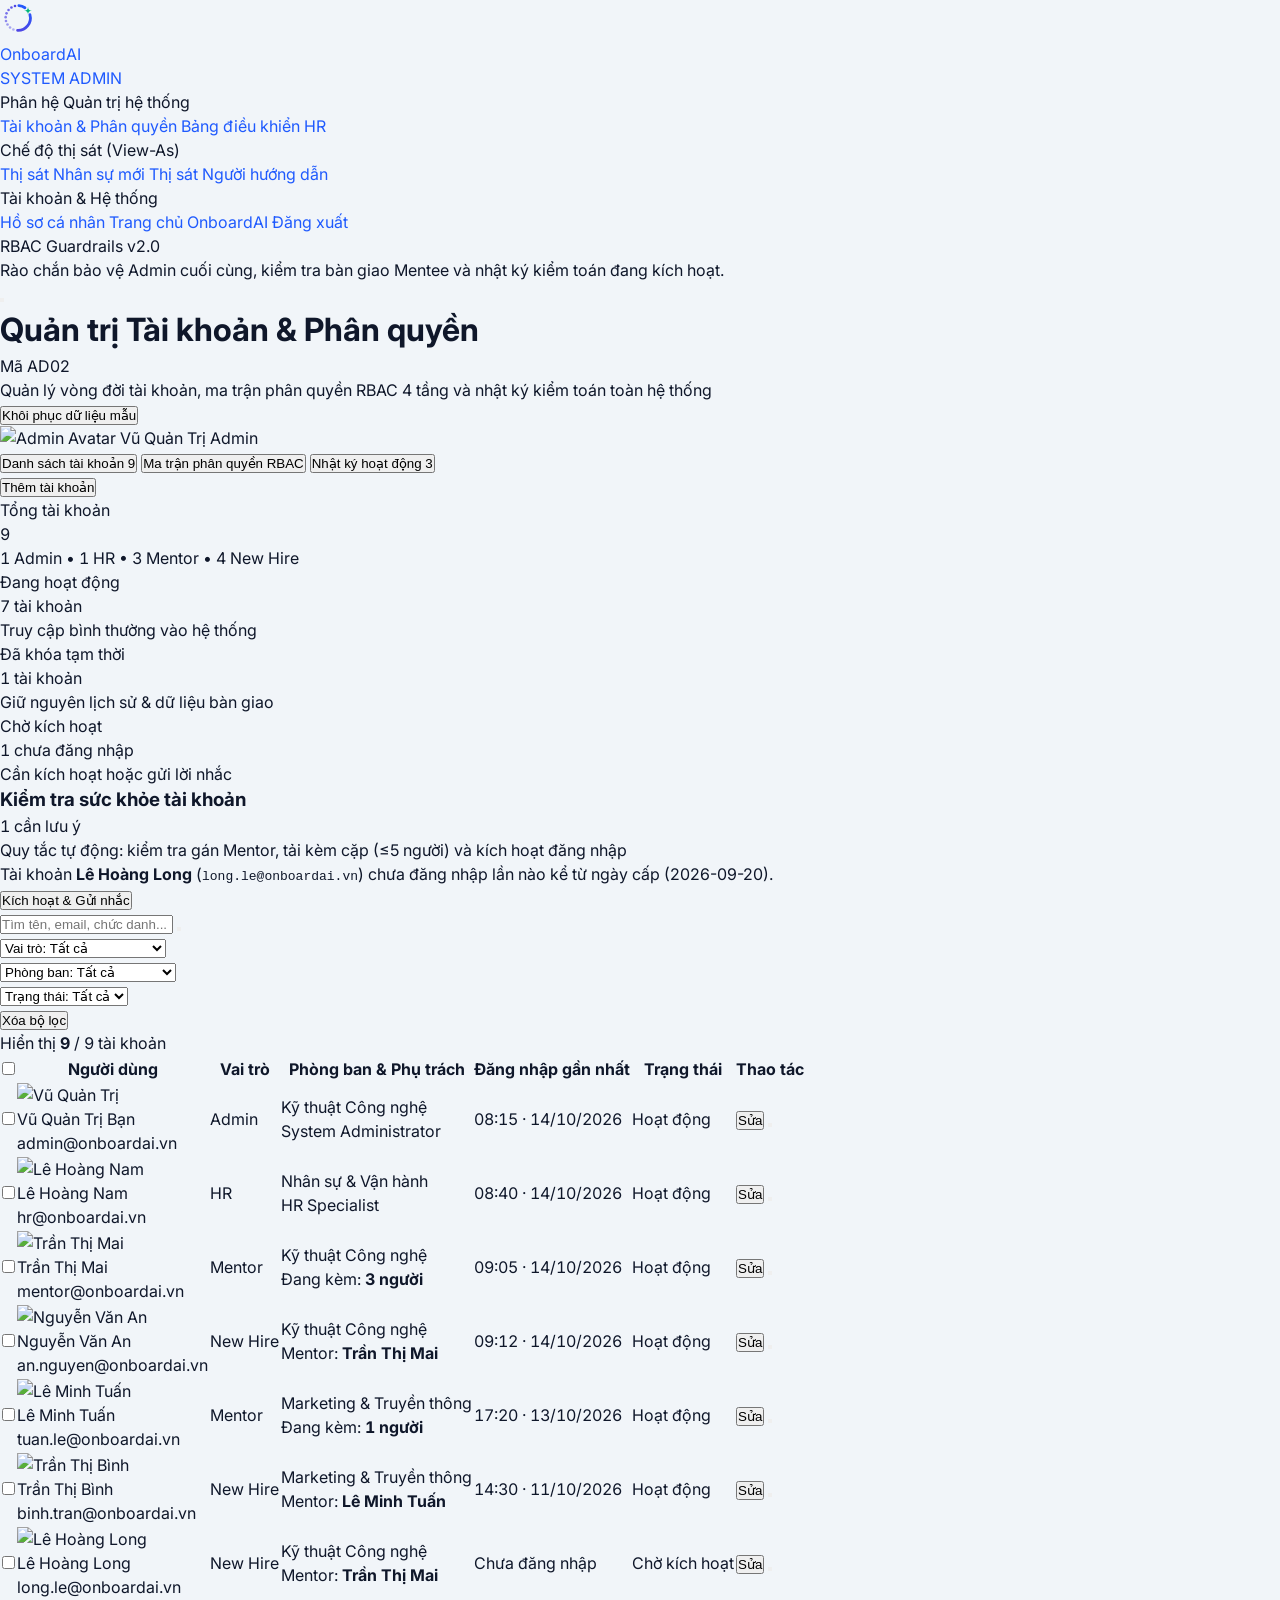
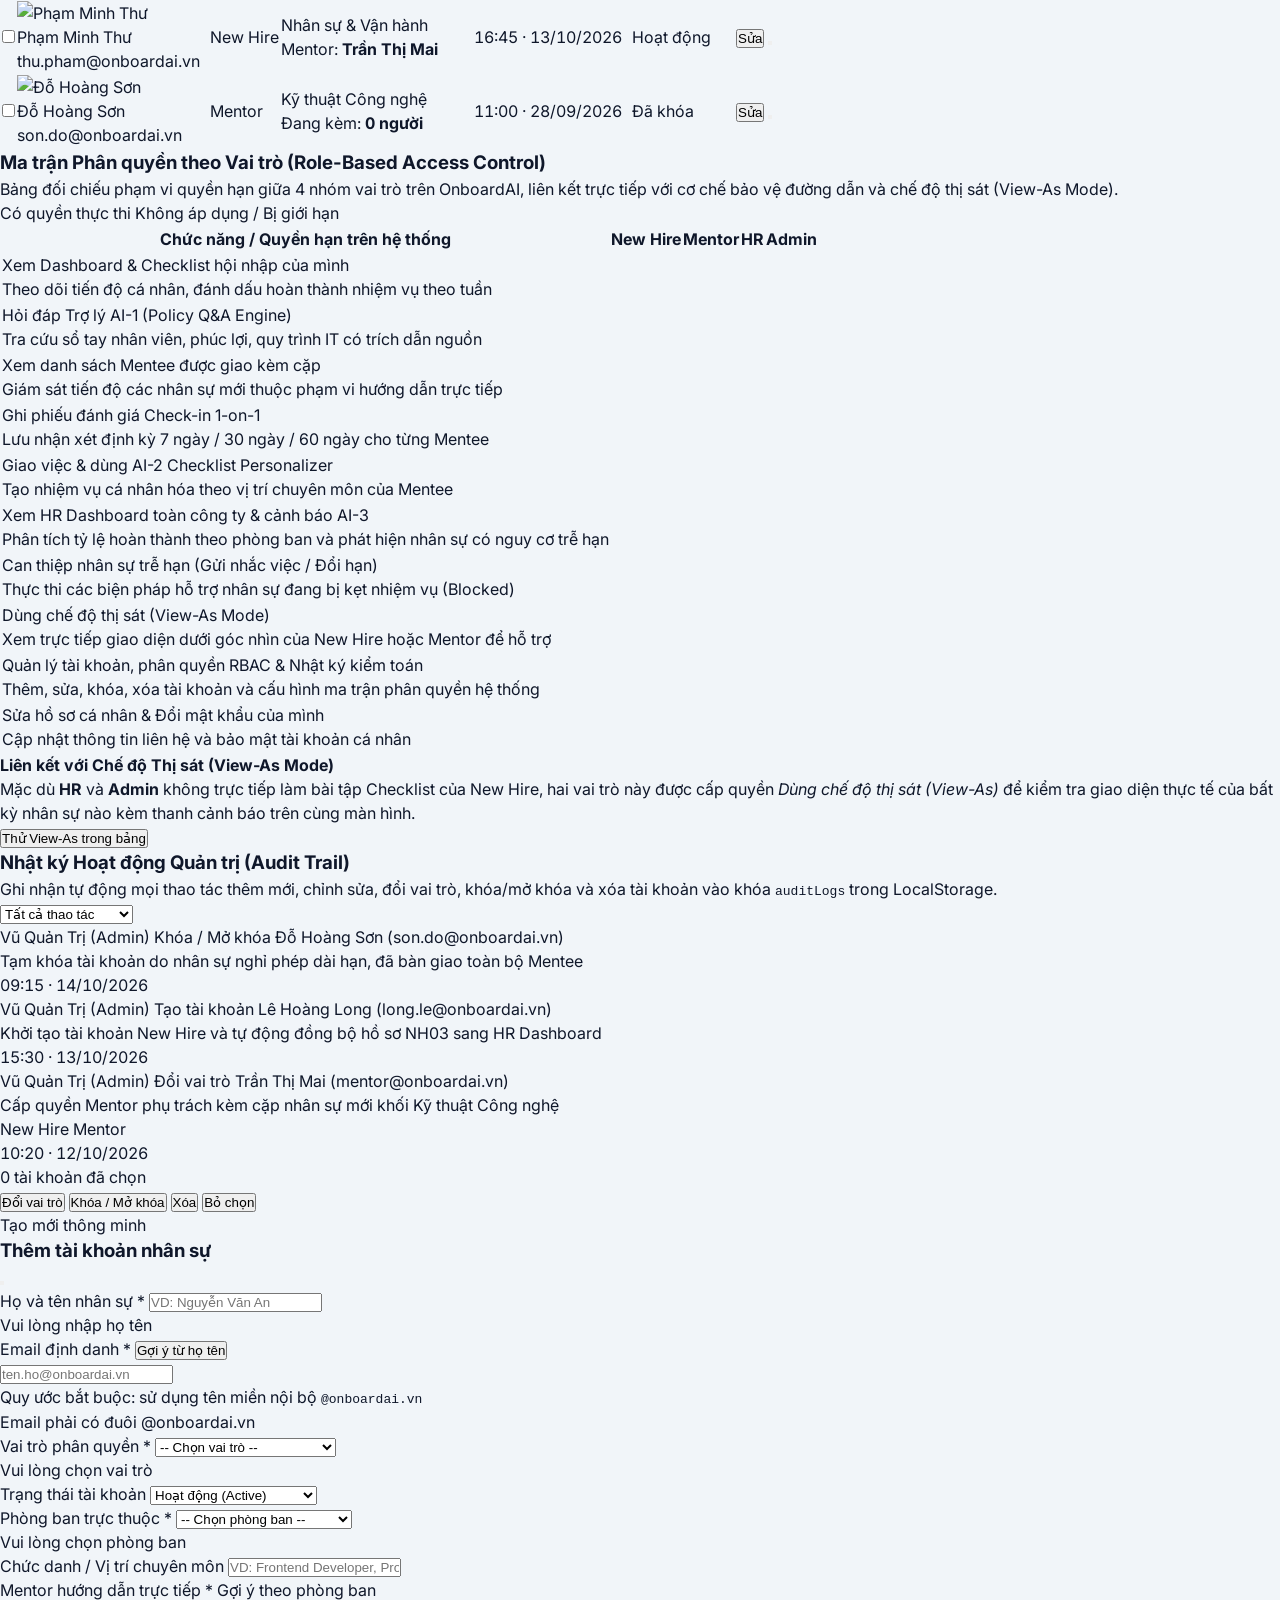
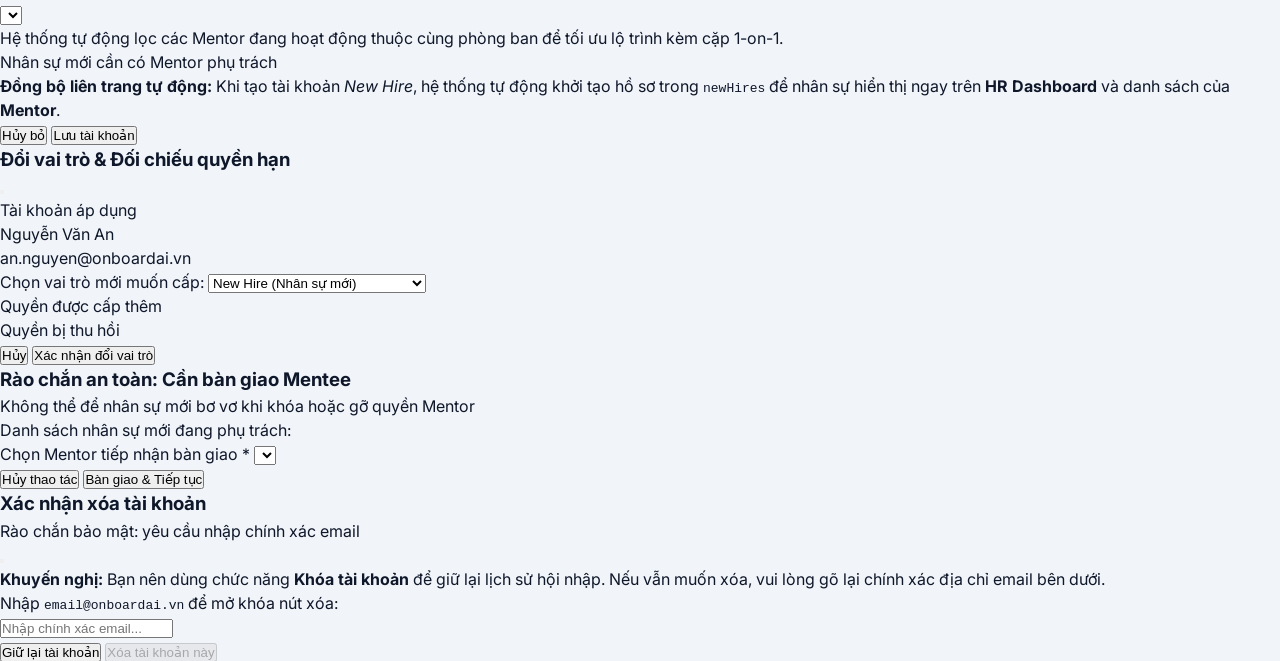
==== admin-user-management.html @ b3b8dc21 "feat(sv3): upgrade visual identity, Onbi mascot, milestone badges, motion & fix 10 UI bugs" ====
<!DOCTYPE html>
<html lang="vi" class="h-full">
<head>
  <meta charset="UTF-8">
  <meta name="viewport" content="width=device-width, initial-scale=1.0">
  <title>Quản trị Tài khoản & Phân quyền (AD02) | OnboardAI Enterprise</title>
  <link rel="icon" href="assets/images/brand/onboardai-mark-small.svg" type="image/svg+xml">

  <!-- Font Inter Google Fonts -->
  <link rel="preconnect" href="https://fonts.googleapis.com">
  <link rel="preconnect" href="https://fonts.gstatic.com" crossorigin>
  <link href="https://fonts.googleapis.com/css2?family=Inter:wght@400;500;600;700;800&display=swap" rel="stylesheet">

  <!-- CSS Design System with Onboard.io SaaS Tokens & Animations -->
  <link rel="stylesheet" href="css/style.css">

  <!-- Tailwind CSS CDN -->
  <script src="https://cdn.tailwindcss.com"></script>
  <script>
    tailwind.config = {
      theme: {
        extend: {
          fontFamily: { sans: ['Inter', 'sans-serif'] },
          colors: {
            brand: { 50: '#eff6ff', 100: '#dbeafe', 500: '#1F5AFE', 600: '#1F5AFE', 700: '#1748cc' },
            onboard: {
              bg: '#F1F5F9',
              surface: '#FFFFFF',
              border: '#E2E8F0',
              blue: '#1F5AFE',
              mint: '#00B67A'
            }
          }
        }
      }
    }
  </script>

  <!-- Lucide Vector Icons -->
  <script src="https://unpkg.com/lucide@latest"></script>

  <style>
    /* Hiệu ứng hiện so le khi tải trang (Mục 7) */
    @keyframes fadeInSlideUp {
      from { opacity: 0; transform: translateY(8px); }
      to { opacity: 1; transform: translateY(0); }
    }
    .stagger-row {
      animation: fadeInSlideUp 0.32s cubic-bezier(0.16, 1, 0.3, 1) both;
    }

    /* Hiệu ứng nhấp sáng vàng nhẹ rồi mờ dần cho dòng vừa thêm/sửa (Mục 3.2: ~1.2s) */
    @keyframes highlightFlash {
      0% { background-color: #FEF9C3; }
      35% { background-color: #FEF08A; }
      100% { background-color: transparent; }
    }
    .row-highlight-flash {
      animation: highlightFlash 1.2s ease-out forwards;
    }

    /* Hiệu ứng thu gọn + mờ dần khi xóa dòng (~250ms) */
    .row-collapsing {
      opacity: 0 !important;
      transform: translateX(16px) scale(0.98);
      transition: all 0.25s cubic-bezier(0.4, 0, 0.2, 1);
    }

    /* Hiệu ứng rung nhẹ (Shake) khi bấm lưu mà form còn lỗi */
    @keyframes formShake {
      0%, 100% { transform: translateX(0); }
      20%, 60% { transform: translateX(-6px); }
      40%, 80% { transform: translateX(6px); }
    }
    .animate-shake {
      animation: formShake 0.38s cubic-bezier(0.36, 0.07, 0.19, 0.97) both;
    }

    /* Hiệu ứng mờ dần khi chuyển 3 tab */
    .tab-panel {
      animation: fadeInSlideUp 0.24s ease-out;
    }

    /* Thanh đếm ngược 5 giây cho thông báo Hoàn tác */
    @keyframes undoCountdown {
      from { width: 100%; }
      to { width: 0%; }
    }
    .undo-progress-bar {
      animation: undoCountdown 5s linear forwards;
    }

    @media (prefers-reduced-motion: reduce) {
      .stagger-row, .row-highlight-flash, .animate-shake, .tab-panel {
        animation: none !important;
      }
      .row-collapsing {
        transition: none !important;
      }
    }
  </style>
</head>
<body class="bg-[#F1F5F9] text-[#1E293B] font-sans antialiased h-full flex flex-col">
  <!-- Toast thông báo nổi -->
  <div id="toast-container" class="fixed top-5 right-5 z-50 flex flex-col gap-2.5 pointer-events-none max-w-md w-full px-4 sm:px-0"></div>

  <div class="flex h-full min-h-screen">
    <!-- ================= 1. SIDEBAR ĐIỀU HƯỚNG DÙNG CHUNG ================= -->
    <aside id="appSidebar" class="w-64 bg-white border-r border-[#E2E8F0] flex flex-col shrink-0 fixed inset-y-0 left-0 z-40 md:static transition-transform duration-300 -translate-x-full md:translate-x-0">
      <!-- Logo Header -->
      <div class="h-16 flex items-center px-6 border-b border-slate-100">
        <a href="index.html" class="flex items-center gap-2.5">
          <img src="assets/images/brand/onboardai-mark.svg" width="36" height="36" alt="">
          <div>
            <div class="text-[17px] font-extrabold tracking-tight leading-tight text-slate-900">Onboard<span class="text-[#1F5AFE]">AI</span></div>
            <div class="text-[10px] font-bold tracking-[.12em] text-violet-600">SYSTEM ADMIN</div>
          </div>
        </a>
      </div>

      <!-- Navigation Links -->
      <nav class="flex-1 px-3 py-4 space-y-1 overflow-y-auto">
        <div class="px-3 pb-2 text-[11px] font-semibold uppercase tracking-wider text-slate-500">
          Phân hệ Quản trị hệ thống
        </div>
        <a href="admin-user-management.html" class="flex items-center gap-3 px-3.5 py-2.5 rounded-xl text-sm font-semibold bg-violet-50 text-violet-700 border border-violet-200/70 transition-colors">
          <i data-lucide="users-round" class="w-4 h-4 text-violet-600"></i>
          <span>Tài khoản & Phân quyền</span>
        </a>
        <a href="hr-dashboard.html" onclick="startImpersonation('hr-dashboard.html', 'Lê Hoàng Nam (HR Specialist)')" class="flex items-center gap-3 px-3.5 py-2.5 rounded-xl text-sm font-medium text-slate-600 hover:bg-slate-50 hover:text-slate-900 transition-colors">
          <i data-lucide="pie-chart" class="w-4 h-4 text-amber-600"></i>
          <span>Bảng điều khiển HR</span>
        </a>

        <div class="pt-4 px-3 pb-2 text-[11px] font-semibold uppercase tracking-wider text-slate-500">
          Chế độ thị sát (View-As)
        </div>
        <a href="newhire-onboarding-dashboard.html" onclick="startImpersonation('newhire-onboarding-dashboard.html', 'Nguyễn Văn An (New Hire)')" class="flex items-center gap-3 px-3.5 py-2.5 rounded-xl text-sm font-medium text-slate-600 hover:bg-slate-50 hover:text-slate-900 transition-colors">
          <i data-lucide="user-check" class="w-4 h-4 text-blue-600"></i>
          <span>Thị sát Nhân sự mới</span>
        </a>
        <a href="mentor-mentee-list.html" onclick="startImpersonation('mentor-mentee-list.html', 'Trần Thị Mai (Mentor)')" class="flex items-center gap-3 px-3.5 py-2.5 rounded-xl text-sm font-medium text-slate-600 hover:bg-slate-50 hover:text-slate-900 transition-colors">
          <i data-lucide="award" class="w-4 h-4 text-indigo-600"></i>
          <span>Thị sát Người hướng dẫn</span>
        </a>

        <div class="pt-5 px-3 pb-2 text-[11px] font-semibold uppercase tracking-wider text-slate-500">
          Tài khoản & Hệ thống
        </div>
        <a href="profile.html" class="flex items-center gap-3 px-3.5 py-2.5 rounded-xl text-sm font-medium text-slate-600 hover:bg-slate-50 hover:text-slate-900 transition-colors">
          <i data-lucide="user-cog" class="w-4 h-4 text-slate-500"></i>
          <span>Hồ sơ cá nhân</span>
        </a>
        <a href="index.html" class="flex items-center gap-3 px-3.5 py-2.5 rounded-xl text-sm font-medium text-slate-600 hover:bg-slate-50 hover:text-slate-900 transition-colors">
          <i data-lucide="home" class="w-4 h-4 text-slate-500"></i>
          <span>Trang chủ OnboardAI</span>
        </a>
        <a href="login.html" onclick="logout()" class="flex items-center gap-3 px-3.5 py-2.5 rounded-xl text-sm font-medium text-rose-600 hover:bg-rose-50 transition-colors">
          <i data-lucide="log-out" class="w-4 h-4"></i>
          <span>Đăng xuất</span>
        </a>
      </nav>

      <!-- Security Status Box -->
      <div class="p-3.5 m-3 rounded-2xl bg-gradient-to-br from-violet-50 to-indigo-50/70 border border-violet-200/80">
        <div class="flex items-center gap-2 mb-1.5">
          <span class="relative flex h-2 w-2">
            <span class="animate-ping absolute inline-flex h-full w-full rounded-full bg-violet-400 opacity-75"></span>
            <span class="relative inline-flex rounded-full h-2 w-2 bg-violet-600"></span>
          </span>
          <span class="text-xs font-bold text-violet-950">RBAC Guardrails v2.0</span>
        </div>
        <p class="text-xs text-violet-800 leading-relaxed">Rào chắn bảo vệ Admin cuối cùng, kiểm tra bàn giao Mentee và nhật ký kiểm toán đang kích hoạt.</p>
      </div>
    </aside>

    <!-- Overlay cho Mobile khi mở Sidebar -->
    <div id="sidebarOverlay" onclick="toggleMobileSidebar()" class="fixed inset-0 bg-slate-900/20 backdrop-blur-xs z-30 hidden md:hidden"></div>

    <!-- ================= 2. MAIN CONTENT ================= -->
    <div class="flex-1 flex flex-col min-w-0 overflow-y-auto">
      <!-- Topbar Header (Giữ tiêu đề trang duy nhất tại đây theo Mục 4 - Lỗi #9) -->
      <header class="h-16 bg-white border-b border-[#E2E8F0] px-4 md:px-8 flex items-center justify-between shrink-0 sticky top-0 z-20">
        <div class="flex items-center gap-3">
          <button onclick="toggleMobileSidebar()" class="p-2 -ml-2 text-slate-500 hover:text-slate-700 md:hidden rounded-lg hover:bg-slate-100">
            <i data-lucide="menu" class="w-5 h-5"></i>
          </button>
          <div>
            <div class="flex items-center gap-2">
              <h1 class="text-base font-bold text-slate-900">Quản trị Tài khoản & Phân quyền</h1>
              <span class="text-[11px] font-semibold px-2 py-0.5 rounded-full bg-violet-50 text-violet-700 ring-1 ring-inset ring-violet-600/20">Mã AD02</span>
            </div>
            <p class="text-xs text-slate-500 hidden sm:block">Quản lý vòng đời tài khoản, ma trận phân quyền RBAC 4 tầng và nhật ký kiểm toán toàn hệ thống</p>
          </div>
        </div>

        <div class="flex items-center gap-2.5">
          <button onclick="resetDemoDatabase()" title="Khôi phục dữ liệu mẫu ban đầu" class="hidden sm:inline-flex items-center gap-1.5 px-3 py-1.5 rounded-xl bg-slate-50 hover:bg-slate-100 border border-[#E2E8F0] text-xs font-semibold text-slate-700 transition">
            <i data-lucide="rotate-ccw" class="w-3.5 h-3.5 text-slate-500"></i>
            <span>Khôi phục dữ liệu mẫu</span>
          </button>
          <div class="flex items-center gap-2 px-3 py-1.5 rounded-xl bg-slate-50 border border-[#E2E8F0]">
            <img src="https://api.dicebear.com/7.x/avataaars/svg?seed=Admin" alt="Admin Avatar" class="w-6 h-6 rounded-full bg-white border border-slate-200">
            <span class="text-xs font-semibold text-slate-800 hidden sm:inline">Vũ Quản Trị</span>
            <span class="text-[10px] font-bold px-1.5 py-0.5 rounded-md bg-violet-50 text-violet-700 ring-1 ring-inset ring-violet-600/20">Admin</span>
          </div>
        </div>
      </header>

      <!-- Main Body -->
      <main class="flex-1 p-4 md:p-8 max-w-7xl w-full mx-auto space-y-6 pb-24">

        <!-- ================= THANH ĐIỀU HƯỚNG 3 TAB & NÚT THÊM TÀI KHOẢN (ĐÃ BỎ TIÊU ĐỀ TRÙNG LẶP LỖI #9) ================= -->
        <div class="bg-white rounded-2xl border border-[#E2E8F0] p-3.5 sm:px-5 sm:py-3.5 shadow-2xs flex flex-col sm:flex-row sm:items-center justify-between gap-3">
          <!-- 3 Tabs Navigation -->
          <div class="flex flex-wrap items-center gap-2" role="tablist">
            <button id="tabBtn-users" onclick="switchTab('users')" class="inline-flex items-center gap-2 px-4 py-2 rounded-xl text-xs font-bold transition bg-slate-900 text-white shadow-2xs">
              <i data-lucide="users" class="w-4 h-4"></i>
              <span>Danh sách tài khoản</span>
              <span id="tabCountUsers" class="px-1.5 py-0.5 rounded-md text-[11px] bg-white/20 text-white tabular-nums">9</span>
            </button>
            <button id="tabBtn-matrix" onclick="switchTab('matrix')" class="inline-flex items-center gap-2 px-4 py-2 rounded-xl text-xs font-semibold transition text-slate-600 hover:bg-slate-100 hover:text-slate-900">
              <i data-lucide="shield" class="w-4 h-4"></i>
              <span>Ma trận phân quyền</span>
              <span class="px-1.5 py-0.5 rounded-md text-[10px] bg-violet-50 text-violet-700 font-bold ring-1 ring-inset ring-violet-600/20">RBAC</span>
            </button>
            <button id="tabBtn-logs" onclick="switchTab('logs')" class="inline-flex items-center gap-2 px-4 py-2 rounded-xl text-xs font-semibold transition text-slate-600 hover:bg-slate-100 hover:text-slate-900">
              <i data-lucide="history" class="w-4 h-4"></i>
              <span>Nhật ký hoạt động</span>
              <span id="tabCountLogs" class="px-1.5 py-0.5 rounded-md text-[11px] bg-slate-100 text-slate-700 tabular-nums">3</span>
            </button>
          </div>

          <div class="flex items-center gap-2.5 shrink-0">
            <button onclick="openUserDrawer('create')" class="w-full sm:w-auto inline-flex items-center justify-center gap-2 px-4 py-2.5 rounded-xl bg-[#1F5AFE] hover:bg-blue-700 text-white text-xs font-bold shadow-xs transition active:scale-95">
              <i data-lucide="user-plus" class="w-4 h-4"></i>
              <span>Thêm tài khoản</span>
            </button>
          </div>
        </div>

        <!-- ================= TAB 1: DANH SÁCH TÀI KHOẢN ================= -->
        <section id="tabPanel-users" class="tab-panel space-y-5">

          <!-- 4 Thẻ KPI Nhỏ (Mục 3) -->
          <div class="grid grid-cols-1 sm:grid-cols-2 lg:grid-cols-4 gap-4">
            <!-- Thẻ 1: Tổng tài khoản & Theo vai trò -->
            <div class="bg-white rounded-2xl border border-[#E2E8F0] p-4 shadow-2xs">
              <div class="flex items-center justify-between mb-2">
                <span class="text-xs font-semibold text-slate-600">Tổng tài khoản</span>
                <div class="w-8 h-8 rounded-xl bg-blue-50 text-[#1F5AFE] flex items-center justify-center">
                  <i data-lucide="users" class="w-4 h-4"></i>
                </div>
              </div>
              <div id="kpiTotalUsers" class="text-2xl font-extrabold text-slate-900 tabular-nums">9</div>
              <div id="kpiRoleBreakdown" class="mt-2 text-[11px] text-slate-600 font-medium tabular-nums truncate">
                1 Admin &bull; 1 HR &bull; 3 Mentor &bull; 4 New Hire
              </div>
            </div>

            <!-- Thẻ 2: Đang hoạt động -->
            <div class="bg-white rounded-2xl border border-[#E2E8F0] p-4 shadow-2xs">
              <div class="flex items-center justify-between mb-2">
                <span class="text-xs font-semibold text-slate-600">Đang hoạt động</span>
                <div class="w-8 h-8 rounded-xl bg-emerald-50 text-emerald-600 flex items-center justify-center">
                  <i data-lucide="check-circle-2" class="w-4 h-4"></i>
                </div>
              </div>
              <div class="flex items-baseline gap-2">
                <span id="kpiActiveUsers" class="text-2xl font-extrabold text-emerald-700 tabular-nums">7</span>
                <span class="text-xs font-semibold text-emerald-600">tài khoản</span>
              </div>
              <div class="mt-2 text-[11px] text-slate-600 flex items-center gap-1.5">
                <span class="w-2 h-2 rounded-full bg-emerald-500"></span>
                <span>Truy cập bình thường vào hệ thống</span>
              </div>
            </div>

            <!-- Thẻ 3: Đã khóa -->
            <div class="bg-white rounded-2xl border border-[#E2E8F0] p-4 shadow-2xs">
              <div class="flex items-center justify-between mb-2">
                <span class="text-xs font-semibold text-slate-600">Đã khóa tạm thời</span>
                <div class="w-8 h-8 rounded-xl bg-rose-50 text-rose-600 flex items-center justify-center">
                  <i data-lucide="lock" class="w-4 h-4"></i>
                </div>
              </div>
              <div class="flex items-baseline gap-2">
                <span id="kpiLockedUsers" class="text-2xl font-extrabold text-rose-700 tabular-nums">1</span>
                <span class="text-xs font-semibold text-rose-600">tài khoản</span>
              </div>
              <div class="mt-2 text-[11px] text-slate-600 flex items-center gap-1.5">
                <span class="w-2 h-2 rounded-full bg-rose-500"></span>
                <span>Giữ nguyên lịch sử & dữ liệu bàn giao</span>
              </div>
            </div>

            <!-- Thẻ 4: Chờ kích hoạt -->
            <div class="bg-white rounded-2xl border border-[#E2E8F0] p-4 shadow-2xs">
              <div class="flex items-center justify-between mb-2">
                <span class="text-xs font-semibold text-slate-600">Chờ kích hoạt</span>
                <div class="w-8 h-8 rounded-xl bg-slate-100 text-slate-600 flex items-center justify-center">
                  <i data-lucide="clock" class="w-4 h-4"></i>
                </div>
              </div>
              <div class="flex items-baseline gap-2">
                <span id="kpiPendingUsers" class="text-2xl font-extrabold text-slate-800 tabular-nums">1</span>
                <span class="text-xs font-semibold text-slate-500">chưa đăng nhập</span>
              </div>
              <div class="mt-2 text-[11px] text-slate-600 flex items-center gap-1.5">
                <span class="w-2 h-2 rounded-full border-2 border-slate-400"></span>
                <span>Cần kích hoạt hoặc gửi lời nhắc</span>
              </div>
            </div>
          </div>

          <!-- Ô Kiểm tra sức khỏe tài khoản (Mục 5.6 - Quy tắc kiểm tra tự động) -->
          <div id="healthCheckContainer" class="bg-white rounded-2xl border border-[#E2E8F0] p-4 shadow-2xs">
            <!-- Nội dung được render tự động bằng JS -->
          </div>

          <!-- Thanh công cụ 1 hàng kiểu shadcn/ui (Mục 2.1 & 3) -->
          <div class="bg-white rounded-2xl border border-[#E2E8F0] p-3.5 shadow-2xs">
            <div class="flex flex-col lg:flex-row items-stretch lg:items-center justify-between gap-3">
              <!-- Cụm Tìm kiếm + 3 Bộ lọc -->
              <div class="flex flex-col sm:flex-row flex-wrap items-stretch sm:items-center gap-2.5 flex-1">
                <!-- Ô tìm kiếm real-time -->
                <div class="relative flex-1 min-w-[220px]">
                  <i data-lucide="search" class="w-4 h-4 text-slate-400 absolute left-3.5 top-1/2 -translate-y-1/2 pointer-events-none"></i>
                  <input
                    id="searchInput"
                    type="text"
                    placeholder="Tìm tên, email, chức danh..."
                    oninput="handleFilterChange()"
                    class="w-full pl-9 pr-8 py-2 rounded-xl border border-[#E2E8F0] bg-[#F8FAFC] focus:bg-white text-xs text-slate-900 placeholder:text-slate-400 focus:outline-none focus:ring-2 focus:ring-[#1F5AFE]/20 focus:border-[#1F5AFE] transition"
                  >
                  <button id="clearSearchBtn" onclick="clearSearchInput()" class="hidden absolute right-2.5 top-1/2 -translate-y-1/2 text-slate-400 hover:text-slate-600 p-0.5">
                    <i data-lucide="x" class="w-3.5 h-3.5"></i>
                  </button>
                </div>

                <!-- Bộ lọc 1: Vai trò -->
                <div class="relative">
                  <select id="filterRole" onchange="handleFilterChange()" class="w-full sm:w-auto appearance-none pl-3 pr-8 py-2 rounded-xl border border-[#E2E8F0] bg-white hover:bg-slate-50 text-xs font-semibold text-slate-700 focus:outline-none focus:ring-2 focus:ring-[#1F5AFE]/20 focus:border-[#1F5AFE] transition cursor-pointer">
                    <option value="all">Vai trò: Tất cả</option>
                    <option value="admin">Admin (Quản trị viên)</option>
                    <option value="hr">HR Specialist</option>
                    <option value="mentor">Mentor (Hướng dẫn)</option>
                    <option value="newhire">New Hire (Nhân sự mới)</option>
                  </select>
                  <i data-lucide="chevron-down" class="w-3.5 h-3.5 text-slate-400 absolute right-2.5 top-1/2 -translate-y-1/2 pointer-events-none"></i>
                </div>

                <!-- Bộ lọc 2: Phòng ban -->
                <div class="relative">
                  <select id="filterDept" onchange="handleFilterChange()" class="w-full sm:w-auto appearance-none pl-3 pr-8 py-2 rounded-xl border border-[#E2E8F0] bg-white hover:bg-slate-50 text-xs font-semibold text-slate-700 focus:outline-none focus:ring-2 focus:ring-[#1F5AFE]/20 focus:border-[#1F5AFE] transition cursor-pointer">
                    <option value="all">Phòng ban: Tất cả</option>
                    <option value="DEP01">Kỹ thuật Công nghệ</option>
                    <option value="DEP02">Marketing & Truyền thông</option>
                    <option value="DEP03">Nhân sự & Vận hành</option>
                  </select>
                  <i data-lucide="chevron-down" class="w-3.5 h-3.5 text-slate-400 absolute right-2.5 top-1/2 -translate-y-1/2 pointer-events-none"></i>
                </div>

                <!-- Bộ lọc 3: Trạng thái -->
                <div class="relative">
                  <select id="filterStatus" onchange="handleFilterChange()" class="w-full sm:w-auto appearance-none pl-3 pr-8 py-2 rounded-xl border border-[#E2E8F0] bg-white hover:bg-slate-50 text-xs font-semibold text-slate-700 focus:outline-none focus:ring-2 focus:ring-[#1F5AFE]/20 focus:border-[#1F5AFE] transition cursor-pointer">
                    <option value="all">Trạng thái: Tất cả</option>
                    <option value="active">Đang hoạt động</option>
                    <option value="locked">Đã khóa</option>
                    <option value="pending">Chờ kích hoạt</option>
                  </select>
                  <i data-lucide="chevron-down" class="w-3.5 h-3.5 text-slate-400 absolute right-2.5 top-1/2 -translate-y-1/2 pointer-events-none"></i>
                </div>

                <!-- Nút Xóa bộ lọc -->
                <button id="resetFiltersBtn" onclick="resetAllFilters()" class="inline-flex items-center justify-center gap-1.5 px-3 py-2 rounded-xl text-xs font-semibold text-slate-600 hover:text-slate-900 hover:bg-slate-100 transition">
                  <i data-lucide="filter-x" class="w-3.5 h-3.5"></i>
                  <span>Xóa bộ lọc</span>
                </button>
              </div>

              <!-- Thống kê dòng hiển thị -->
              <div class="text-xs text-slate-500 font-medium shrink-0 flex items-center justify-end gap-1.5 border-t lg:border-t-0 pt-2 lg:pt-0 border-slate-100">
                <span>Hiển thị</span>
                <strong id="visibleRowCount" class="text-slate-900 tabular-nums">9</strong>
                <span>/</span>
                <span id="totalRowCount" class="tabular-nums">9</span>
                <span>tài khoản</span>
              </div>
            </div>
          </div>

          <!-- Bảng Danh sách Tài khoản (Kiểu Tailwind Plus: 1 khung viền duy nhất, divide-y divide-slate-200) -->
          <div class="bg-white rounded-2xl border border-[#E2E8F0] shadow-2xs overflow-hidden">
            <div class="overflow-x-auto min-h-[320px]">
              <table class="w-full text-left border-collapse">
                <thead>
                  <tr class="bg-[#F8FAFC] border-b border-slate-200 text-[11px] font-bold uppercase tracking-wider text-slate-500">
                    <th class="py-3.5 pl-5 pr-2 w-10">
                      <input
                        id="selectAllCheckbox"
                        type="checkbox"
                        onchange="toggleSelectAll(this.checked)"
                        class="w-4 h-4 rounded border-slate-300 text-[#1F5AFE] focus:ring-[#1F5AFE] cursor-pointer"
                        title="Chọn tất cả tài khoản"
                      >
                    </th>
                    <th class="py-3.5 px-4">Người dùng</th>
                    <th class="py-3.5 px-4">Vai trò</th>
                    <th class="py-3.5 px-4">Phòng ban & Phụ trách</th>
                    <th class="py-3.5 px-4 hidden md:table-cell">Đăng nhập gần nhất</th>
                    <th class="py-3.5 px-4">Trạng thái</th>
                    <th class="py-3.5 pl-4 pr-5 text-right">Thao tác</th>
                  </tr>
                </thead>
                <tbody id="userTableBody" class="divide-y divide-slate-200 text-xs">
                  <!-- Render bằng JavaScript -->
                </tbody>
              </table>

              <!-- Trạng thái Không tìm thấy kết quả lọc / Bảng trống (Mục 4.3) -->
              <div id="tableEmptyState" class="hidden py-14 px-4 text-center">
                <!-- Render bằng JavaScript -->
              </div>
            </div>
          </div>
        </section>

        <!-- ================= TAB 2: MA TRẬN PHÂN QUYỀN (RBAC MATRIX - MỤC 5.1) ================= -->
        <section id="tabPanel-matrix" class="tab-panel hidden space-y-5">
          <div class="bg-white rounded-2xl border border-[#E2E8F0] p-5 sm:p-6 shadow-2xs">
            <div class="flex flex-col md:flex-row md:items-center justify-between gap-4 pb-5 border-b border-slate-200">
              <div>
                <h3 class="text-base font-extrabold text-slate-900 flex items-center gap-2">
                  <i data-lucide="shield-check" class="w-5 h-5 text-violet-600"></i>
                  <span>Ma trận Phân quyền theo Vai trò (Role-Based Access Control)</span>
                </h3>
                <p class="text-xs text-slate-600 mt-1">
                  Bảng đối chiếu phạm vi quyền hạn giữa 4 nhóm vai trò trên OnboardAI, liên kết trực tiếp với cơ chế bảo vệ đường dẫn và chế độ thị sát (View-As Mode).
                </p>
              </div>
              <div class="flex flex-wrap items-center gap-3 text-xs">
                <span class="inline-flex items-center gap-1.5 px-2.5 py-1 rounded-lg bg-emerald-50 text-emerald-700 font-semibold border border-emerald-200/60">
                  <i data-lucide="check" class="w-3.5 h-3.5"></i> Có quyền thực thi
                </span>
                <span class="inline-flex items-center gap-1.5 px-2.5 py-1 rounded-lg bg-slate-100 text-slate-600 font-medium">
                  <i data-lucide="minus" class="w-3.5 h-3.5"></i> Không áp dụng / Bị giới hạn
                </span>
              </div>
            </div>

            <!-- Bảng Ma trận quyền kiểu GitHub Docs -->
            <div class="mt-5 overflow-x-auto rounded-xl border border-[#E2E8F0]">
              <table class="w-full text-left border-collapse">
                <thead>
                  <tr class="bg-[#F8FAFC] border-b border-slate-200 text-xs">
                    <th class="py-3.5 px-5 font-bold text-slate-800 w-2/5">Chức năng / Quyền hạn trên hệ thống</th>
                    <th class="py-3.5 px-4 text-center">
                      <span class="inline-flex items-center px-2.5 py-0.5 rounded-full text-xs font-semibold bg-blue-50 text-blue-700 ring-1 ring-inset ring-blue-600/20">New Hire</span>
                    </th>
                    <th class="py-3.5 px-4 text-center">
                      <span class="inline-flex items-center px-2.5 py-0.5 rounded-full text-xs font-semibold bg-indigo-50 text-indigo-700 ring-1 ring-inset ring-indigo-600/20">Mentor</span>
                    </th>
                    <th class="py-3.5 px-4 text-center">
                      <span class="inline-flex items-center px-2.5 py-0.5 rounded-full text-xs font-semibold bg-amber-50 text-amber-800 ring-1 ring-inset ring-amber-600/20">HR</span>
                    </th>
                    <th class="py-3.5 px-4 text-center">
                      <span class="inline-flex items-center px-2.5 py-0.5 rounded-full text-xs font-semibold bg-violet-50 text-violet-700 ring-1 ring-inset ring-violet-600/20">Admin</span>
                    </th>
                  </tr>
                </thead>
                <tbody id="rbacMatrixBody" class="divide-y divide-slate-200 text-xs">
                  <!-- Render bằng JavaScript từ cấu hình RBAC_PERMISSIONS -->
                </tbody>
              </table>
            </div>

            <!-- Giải thích cơ chế View-As -->
            <div class="mt-5 p-4 rounded-xl bg-[#F8FAFC] border border-[#E2E8F0] flex flex-col sm:flex-row items-start sm:items-center justify-between gap-4">
              <div class="flex items-start gap-3">
                <div class="w-9 h-9 rounded-xl bg-violet-100 text-violet-700 flex items-center justify-center shrink-0 mt-0.5">
                  <i data-lucide="eye" class="w-4 h-4"></i>
                </div>
                <div>
                  <h4 class="text-xs font-bold text-slate-900">Liên kết với Chế độ Thị sát (View-As Mode)</h4>
                  <p class="text-xs text-slate-600 mt-0.5 leading-relaxed">
                    Mặc dù <strong>HR</strong> và <strong>Admin</strong> không trực tiếp làm bài tập Checklist của New Hire, hai vai trò này được cấp quyền <em>Dùng chế độ thị sát (View-As)</em> để kiểm tra giao diện thực tế của bất kỳ nhân sự nào kèm thanh cảnh báo trên cùng màn hình.
                  </p>
                </div>
              </div>
              <button onclick="switchTab('users')" class="shrink-0 inline-flex items-center gap-1.5 px-3.5 py-2 rounded-xl bg-white border border-slate-300 hover:bg-slate-50 text-xs font-bold text-slate-800 transition">
                <span>Thử View-As trong bảng</span>
                <i data-lucide="arrow-right" class="w-3.5 h-3.5"></i>
              </button>
            </div>
          </div>
        </section>

        <!-- ================= TAB 3: NHẬT KÝ HOẠT ĐỘNG (AUDIT LOGS - MỤC 5.4) ================= -->
        <section id="tabPanel-logs" class="tab-panel hidden space-y-5">
          <div class="bg-white rounded-2xl border border-[#E2E8F0] p-5 sm:p-6 shadow-2xs">
            <div class="flex flex-col sm:flex-row sm:items-center justify-between gap-4 pb-5 border-b border-slate-200">
              <div>
                <h3 class="text-base font-extrabold text-slate-900 flex items-center gap-2">
                  <i data-lucide="history" class="w-5 h-5 text-[#1F5AFE]"></i>
                  <span>Nhật ký Hoạt động Quản trị (Audit Trail)</span>
                </h3>
                <p class="text-xs text-slate-600 mt-1">
                  Ghi nhận tự động mọi thao tác thêm mới, chỉnh sửa, đổi vai trò, khóa/mở khóa và xóa tài khoản vào khóa <code class="px-1.5 py-0.5 rounded bg-slate-100 text-slate-800 font-mono text-[11px]">auditLogs</code> trong LocalStorage.
                </p>
              </div>
              <div class="flex items-center gap-2">
                <select id="filterLogAction" onchange="renderAuditLogs()" class="px-3 py-2 rounded-xl border border-[#E2E8F0] bg-white text-xs font-semibold text-slate-700 focus:outline-none focus:border-[#1F5AFE]">
                  <option value="all">Tất cả thao tác</option>
                  <option value="create_user">Tạo tài khoản</option>
                  <option value="update_user">Cập nhật thông tin</option>
                  <option value="change_role">Đổi vai trò</option>
                  <option value="lock_user">Khóa / Mở khóa</option>
                  <option value="delete_user">Xóa tài khoản</option>
                  <option value="impersonate">Thị sát (View-As)</option>
                </select>
              </div>
            </div>

            <div id="auditLogsList" class="mt-5 divide-y divide-slate-200">
              <!-- Render bằng JavaScript -->
            </div>
          </div>
        </section>

      </main>
    </div>
  </div>

  <!-- ================= THANH THAO TÁC HÀNG LOẠT NỔI (MỤC 3 & 8) ================= -->
  <div id="bulkActionBar" class="hidden fixed bottom-5 left-1/2 -translate-x-1/2 z-30 bg-slate-900 text-white px-4 py-3 rounded-2xl shadow-xl border border-slate-700 flex flex-wrap items-center gap-3 animate-fade-in">
    <div class="flex items-center gap-2 pr-2 border-r border-slate-700">
      <span class="w-5 h-5 rounded-md bg-[#1F5AFE] text-white text-xs font-bold flex items-center justify-center tabular-nums" id="bulkSelectedCount">0</span>
      <span class="text-xs font-semibold">tài khoản đã chọn</span>
    </div>
    <div class="flex items-center gap-2">
      <button onclick="bulkChangeRolePrompt()" class="inline-flex items-center gap-1.5 px-3 py-1.5 rounded-xl bg-slate-800 hover:bg-slate-700 text-xs font-semibold text-slate-100 transition">
        <i data-lucide="repeat" class="w-3.5 h-3.5 text-indigo-400"></i>
        <span>Đổi vai trò</span>
      </button>
      <button onclick="bulkLockAccounts()" class="inline-flex items-center gap-1.5 px-3 py-1.5 rounded-xl bg-slate-800 hover:bg-slate-700 text-xs font-semibold text-slate-100 transition">
        <i data-lucide="lock" class="w-3.5 h-3.5 text-amber-400"></i>
        <span>Khóa / Mở khóa</span>
      </button>
      <button onclick="bulkDeleteAccounts()" class="inline-flex items-center gap-1.5 px-3 py-1.5 rounded-xl bg-rose-600/90 hover:bg-rose-600 text-xs font-semibold text-white transition">
        <i data-lucide="trash-2" class="w-3.5 h-3.5"></i>
        <span>Xóa</span>
      </button>
      <button onclick="clearBulkSelection()" class="px-2.5 py-1.5 rounded-xl text-xs font-medium text-slate-300 hover:text-white transition">
        Bỏ chọn
      </button>
    </div>
  </div>

  <!-- ================= MENU DROPDOWN [⋯] DÙNG CHUNG CHO BẢNG ================= -->
  <div id="rowActionMenu" class="hidden fixed z-50 w-60 bg-white rounded-2xl border border-[#E2E8F0] shadow-xl py-1.5 text-xs text-slate-700 divide-y divide-slate-100">
    <!-- Render động theo dòng được bấm -->
  </div>

  <!-- ================= NGĂN TRƯỢT PHẢI (SLIDE-OVER DRAWER): THÊM / SỬA TÀI KHOẢN (MỤC 4.1, 4.2, 5.5) ================= -->
  <div id="userDrawerBackdrop" onclick="closeUserDrawer()" class="hidden fixed inset-0 bg-slate-900/30 backdrop-blur-xs z-40 transition-opacity"></div>
  <aside id="userDrawer" class="fixed inset-y-0 right-0 z-50 w-full max-w-md bg-white border-l border-[#E2E8F0] shadow-2xl flex flex-col transform translate-x-full transition-transform duration-300 ease-in-out">
    <!-- Drawer Header -->
    <div class="px-6 py-4 border-b border-slate-200 flex items-center justify-between bg-[#F8FAFC]">
      <div>
        <span id="drawerBadge" class="inline-flex items-center gap-1 text-[10px] font-bold uppercase tracking-wider px-2 py-0.5 rounded bg-blue-50 text-[#1F5AFE] ring-1 ring-inset ring-blue-600/20">
          Tạo mới thông minh
        </span>
        <h3 id="drawerTitle" class="text-base font-extrabold text-slate-900 mt-1">Thêm tài khoản nhân sự</h3>
      </div>
      <button onclick="closeUserDrawer()" class="p-2 rounded-xl text-slate-400 hover:text-slate-700 hover:bg-slate-200/60 transition">
        <i data-lucide="x" class="w-5 h-5"></i>
      </button>
    </div>

    <!-- Drawer Form Body -->
    <form id="userForm" onsubmit="saveUserForm(event)" novalidate class="flex-1 overflow-y-auto p-6 space-y-4">
      <input type="hidden" id="formUserId" value="">

      <!-- Họ và tên -->
      <div>
        <label for="formName" class="block text-xs font-bold text-slate-800 mb-1.5">
          Họ và tên nhân sự <span class="text-rose-600">*</span>
        </label>
        <input
          id="formName"
          type="text"
          placeholder="VD: Nguyễn Văn An"
          oninput="handleNameInputForSmartEmail()"
          class="w-full px-3.5 py-2.5 rounded-xl border border-[#E2E8F0] bg-white text-xs text-slate-900 focus:outline-none focus:ring-2 focus:ring-[#1F5AFE]/20 focus:border-[#1F5AFE] transition"
        >
        <p id="errName" class="hidden mt-1.5 text-[11px] font-semibold text-rose-600 flex items-center gap-1">
          <i data-lucide="alert-circle" class="w-3.5 h-3.5 shrink-0"></i>
          <span>Vui lòng nhập họ tên</span>
        </p>
      </div>

      <!-- Email công ty (@onboardai.vn) + Gợi ý tự động (Mục 5.5) -->
      <div>
        <div class="flex items-center justify-between mb-1.5">
          <label for="formEmail" class="block text-xs font-bold text-slate-800">
            Email định danh <span class="text-rose-600">*</span>
          </label>
          <button type="button" onclick="forceGenerateEmailFromName()" class="text-[11px] font-semibold text-[#1F5AFE] hover:underline flex items-center gap-1">
            <i data-lucide="wand-2" class="w-3 h-3"></i>
            <span>Gợi ý từ họ tên</span>
          </button>
        </div>
        <input
          id="formEmail"
          type="email"
          placeholder="ten.ho@onboardai.vn"
          oninput="window.emailManuallyEdited = true; clearFieldError('errEmail', 'formEmail')"
          class="w-full px-3.5 py-2.5 rounded-xl border border-[#E2E8F0] bg-white text-xs text-slate-900 font-mono focus:outline-none focus:ring-2 focus:ring-[#1F5AFE]/20 focus:border-[#1F5AFE] transition"
        >
        <p class="mt-1 text-[11px] text-slate-500">Quy ước bắt buộc: sử dụng tên miền nội bộ <code class="text-slate-700 font-semibold">@onboardai.vn</code></p>
        <p id="errEmail" class="hidden mt-1.5 text-[11px] font-semibold text-rose-600 flex items-center gap-1">
          <i data-lucide="alert-circle" class="w-3.5 h-3.5 shrink-0"></i>
          <span id="errEmailText">Email phải có đuôi @onboardai.vn</span>
        </p>
      </div>

      <!-- Vai trò & Trạng thái -->
      <div class="grid grid-cols-1 sm:grid-cols-2 gap-3.5">
        <div>
          <label for="formRole" class="block text-xs font-bold text-slate-800 mb-1.5">
            Vai trò phân quyền <span class="text-rose-600">*</span>
          </label>
          <select
            id="formRole"
            onchange="handleRoleOrDeptChangeInForm()"
            class="w-full px-3 py-2.5 rounded-xl border border-[#E2E8F0] bg-white text-xs font-semibold text-slate-800 focus:outline-none focus:ring-2 focus:ring-[#1F5AFE]/20 focus:border-[#1F5AFE]"
          >
            <option value="">-- Chọn vai trò --</option>
            <option value="newhire">New Hire (Nhân sự mới)</option>
            <option value="mentor">Mentor (Người hướng dẫn)</option>
            <option value="hr">HR Specialist (Nhân sự)</option>
            <option value="admin">Admin (Quản trị viên)</option>
          </select>
          <p id="errRole" class="hidden mt-1.5 text-[11px] font-semibold text-rose-600 flex items-center gap-1">
            <i data-lucide="alert-circle" class="w-3.5 h-3.5 shrink-0"></i>
            <span>Vui lòng chọn vai trò</span>
          </p>
        </div>

        <div>
          <label for="formStatus" class="block text-xs font-bold text-slate-800 mb-1.5">
            Trạng thái tài khoản
          </label>
          <select
            id="formStatus"
            class="w-full px-3 py-2.5 rounded-xl border border-[#E2E8F0] bg-white text-xs font-semibold text-slate-800 focus:outline-none focus:ring-2 focus:ring-[#1F5AFE]/20 focus:border-[#1F5AFE]"
          >
            <option value="active">Hoạt động (Active)</option>
            <option value="pending">Chờ kích hoạt (Pending)</option>
            <option value="locked">Đã khóa (Locked)</option>
          </select>
        </div>
      </div>

      <!-- Phòng ban -->
      <div id="formDeptGroup">
        <label for="formDept" class="block text-xs font-bold text-slate-800 mb-1.5">
          Phòng ban trực thuộc <span id="reqDeptStar" class="text-rose-600">*</span>
        </label>
        <select
          id="formDept"
          onchange="handleRoleOrDeptChangeInForm()"
          class="w-full px-3.5 py-2.5 rounded-xl border border-[#E2E8F0] bg-white text-xs font-semibold text-slate-800 focus:outline-none focus:ring-2 focus:ring-[#1F5AFE]/20 focus:border-[#1F5AFE]"
        >
          <option value="">-- Chọn phòng ban --</option>
          <option value="DEP01">Kỹ thuật Công nghệ</option>
          <option value="DEP02">Marketing & Truyền thông</option>
          <option value="DEP03">Nhân sự & Vận hành</option>
        </select>
        <p id="errDept" class="hidden mt-1.5 text-[11px] font-semibold text-rose-600 flex items-center gap-1">
          <i data-lucide="alert-circle" class="w-3.5 h-3.5 shrink-0"></i>
          <span>Vui lòng chọn phòng ban</span>
        </p>
      </div>

      <!-- Chức danh công việc -->
      <div>
        <label for="formPosition" class="block text-xs font-bold text-slate-800 mb-1.5">
          Chức danh / Vị trí chuyên môn
        </label>
        <input
          id="formPosition"
          type="text"
          placeholder="VD: Frontend Developer, Product Designer..."
          class="w-full px-3.5 py-2.5 rounded-xl border border-[#E2E8F0] bg-white text-xs text-slate-900 focus:outline-none focus:ring-2 focus:ring-[#1F5AFE]/20 focus:border-[#1F5AFE] transition"
        >
      </div>

      <!-- Mentor phụ trách (Hiển thị & bắt buộc khi Vai trò = New Hire - Mục 4.2 & 5.5) -->
      <div id="formMentorGroup" class="p-4 rounded-2xl bg-[#F8FAFC] border border-[#E2E8F0] space-y-2">
        <div class="flex items-center justify-between">
          <label for="formMentor" class="block text-xs font-bold text-slate-800">
            Mentor hướng dẫn trực tiếp <span class="text-rose-600">*</span>
          </label>
          <span class="text-[10px] font-semibold text-indigo-700 bg-indigo-50 px-2 py-0.5 rounded ring-1 ring-inset ring-indigo-600/20">Gợi ý theo phòng ban</span>
        </div>
        <select
          id="formMentor"
          onchange="clearFieldError('errMentor', 'formMentor')"
          class="w-full px-3.5 py-2.5 rounded-xl border border-[#E2E8F0] bg-white text-xs font-semibold text-slate-800 focus:outline-none focus:ring-2 focus:ring-[#1F5AFE]/20 focus:border-[#1F5AFE]"
        >
          <!-- Render danh sách Mentor ưu tiên cùng phòng ban -->
        </select>
        <p id="mentorRecommendationHint" class="text-[11px] text-slate-500 leading-relaxed">
          Hệ thống tự động lọc các Mentor đang hoạt động thuộc cùng phòng ban để tối ưu lộ trình kèm cặp 1-on-1.
        </p>
        <p id="errMentor" class="hidden mt-1.5 text-[11px] font-semibold text-rose-600 flex items-center gap-1">
          <i data-lucide="alert-circle" class="w-3.5 h-3.5 shrink-0"></i>
          <span>Nhân sự mới cần có Mentor phụ trách</span>
        </p>
      </div>

      <!-- Thông báo đồng bộ tự động sang HR Dashboard -->
      <div id="newHireSyncNotice" class="p-3.5 rounded-xl bg-blue-50/70 border border-blue-200/70 text-xs text-blue-950 flex items-start gap-2.5">
        <i data-lucide="sparkles" class="w-4 h-4 text-[#1F5AFE] shrink-0 mt-0.5"></i>
        <div class="leading-relaxed">
          <strong class="font-bold">Đồng bộ liên trang tự động:</strong> Khi tạo tài khoản <em>New Hire</em>, hệ thống tự động khởi tạo hồ sơ trong <code class="font-mono text-[11px]">newHires</code> để nhân sự hiển thị ngay trên <strong>HR Dashboard</strong> và danh sách của <strong>Mentor</strong>.
        </div>
      </div>
    </form>

    <!-- Drawer Footer -->
    <div class="px-6 py-4 border-t border-slate-200 bg-[#F8FAFC] flex items-center justify-end gap-2.5">
      <button type="button" onclick="closeUserDrawer()" class="px-4 py-2.5 rounded-xl border border-slate-300 bg-white hover:bg-slate-50 text-xs font-semibold text-slate-700 transition">
        Hủy bỏ
      </button>
      <button type="submit" form="userForm" class="inline-flex items-center gap-1.5 px-5 py-2.5 rounded-xl bg-[#1F5AFE] hover:bg-blue-700 text-white text-xs font-bold shadow-xs transition active:scale-95">
        <i data-lucide="check" class="w-4 h-4"></i>
        <span id="drawerSubmitText">Lưu tài khoản</span>
      </button>
    </div>
  </aside>

  <!-- ================= HỘP THOẠI 1: XÁC NHẬN ĐỔI VAI TRÒ & SO SÁNH QUYỀN (MỤC 4.1) ================= -->
  <div id="roleChangeModal" class="hidden fixed inset-0 z-50 flex items-center justify-center p-4 bg-slate-900/40 backdrop-blur-xs">
    <div class="bg-white rounded-2xl border border-[#E2E8F0] shadow-2xl max-w-lg w-full overflow-hidden animate-fade-in">
      <div class="px-6 py-4 border-b border-slate-200 flex items-center justify-between bg-[#F8FAFC]">
        <div class="flex items-center gap-2">
          <div class="w-8 h-8 rounded-xl bg-indigo-50 text-indigo-600 flex items-center justify-center">
            <i data-lucide="repeat" class="w-4 h-4"></i>
          </div>
          <h3 class="text-sm font-extrabold text-slate-900">Đổi vai trò & Đối chiếu quyền hạn</h3>
        </div>
        <button onclick="closeRoleChangeModal()" class="p-1.5 rounded-lg text-slate-400 hover:text-slate-700 hover:bg-slate-200/50">
          <i data-lucide="x" class="w-4 h-4"></i>
        </button>
      </div>

      <div class="p-6 space-y-4 text-xs">
        <div class="flex items-center justify-between p-3.5 rounded-xl bg-[#F8FAFC] border border-[#E2E8F0]">
          <div>
            <div class="text-[11px] text-slate-500">Tài khoản áp dụng</div>
            <div id="roleModalUserName" class="text-sm font-bold text-slate-900 mt-0.5">Nguyễn Văn An</div>
            <div id="roleModalUserEmail" class="text-[11px] text-slate-500 font-mono">an.nguyen@onboardai.vn</div>
          </div>
          <div id="roleModalCurrentBadge"></div>
        </div>

        <div>
          <label for="roleModalSelect" class="block text-xs font-bold text-slate-800 mb-1.5">Chọn vai trò mới muốn cấp:</label>
          <select id="roleModalSelect" onchange="updateRoleDiffPreview()" class="w-full px-3.5 py-2.5 rounded-xl border border-[#E2E8F0] bg-white text-xs font-bold text-slate-900 focus:outline-none focus:border-[#1F5AFE]">
            <option value="newhire">New Hire (Nhân sự mới)</option>
            <option value="mentor">Mentor (Người hướng dẫn)</option>
            <option value="hr">HR Specialist (Quản trị Nhân sự)</option>
            <option value="admin">Admin (Quản trị hệ thống)</option>
          </select>
        </div>

        <!-- Bảng so sánh Quyền được thêm / Quyền bị thu hồi -->
        <div class="grid grid-cols-1 sm:grid-cols-2 gap-3">
          <div class="p-3.5 rounded-xl bg-emerald-50/70 border border-emerald-200/80">
            <div class="font-bold text-emerald-900 flex items-center gap-1.5 mb-2">
              <i data-lucide="plus-circle" class="w-3.5 h-3.5 text-emerald-600"></i>
              <span>Quyền được cấp thêm</span>
            </div>
            <ul id="roleDiffAdded" class="space-y-1.5 text-[11px] text-emerald-800"></ul>
          </div>

          <div class="p-3.5 rounded-xl bg-rose-50/70 border border-rose-200/80">
            <div class="font-bold text-rose-900 flex items-center gap-1.5 mb-2">
              <i data-lucide="minus-circle" class="w-3.5 h-3.5 text-rose-600"></i>
              <span>Quyền bị thu hồi</span>
            </div>
            <ul id="roleDiffRemoved" class="space-y-1.5 text-[11px] text-rose-800"></ul>
          </div>
        </div>
      </div>

      <div class="px-6 py-4 border-t border-slate-200 bg-[#F8FAFC] flex items-center justify-end gap-2.5">
        <button onclick="closeRoleChangeModal()" class="px-4 py-2 rounded-xl border border-slate-300 bg-white hover:bg-slate-50 text-xs font-semibold text-slate-700">
          Hủy
        </button>
        <button onclick="confirmRoleChange()" class="inline-flex items-center gap-1.5 px-4 py-2 rounded-xl bg-[#1F5AFE] hover:bg-blue-700 text-white text-xs font-bold shadow-xs transition">
          <i data-lucide="shield-check" class="w-4 h-4"></i>
          <span>Xác nhận đổi vai trò</span>
        </button>
      </div>
    </div>
  </div>

  <!-- ================= HỘP THOẠI 2: RÀO CHẮN BÀN GIAO MENTEE TRƯỚC KHI KHÓA / XÓA / ĐỔI VAI TRÒ MENTOR (MỤC 5.2) ================= -->
  <div id="reassignMentorModal" class="hidden fixed inset-0 z-50 flex items-center justify-center p-4 bg-slate-900/40 backdrop-blur-xs">
    <div class="bg-white rounded-2xl border border-[#E2E8F0] shadow-2xl max-w-md w-full overflow-hidden animate-fade-in">
      <div class="px-6 py-4 border-b border-amber-200 bg-amber-50 flex items-center gap-2.5">
        <div class="w-8 h-8 rounded-xl bg-amber-100 text-amber-700 flex items-center justify-center shrink-0">
          <i data-lucide="alert-triangle" class="w-4 h-4"></i>
        </div>
        <div>
          <h3 class="text-sm font-extrabold text-amber-950">Rào chắn an toàn: Cần bàn giao Mentee</h3>
          <p class="text-[11px] text-amber-800">Không thể để nhân sự mới bơ vơ khi khóa hoặc gỡ quyền Mentor</p>
        </div>
      </div>

      <div class="p-6 space-y-4 text-xs">
        <p id="reassignModalDesc" class="text-slate-700 leading-relaxed"></p>

        <div class="p-3 rounded-xl bg-[#F8FAFC] border border-[#E2E8F0]">
          <div class="text-[11px] font-bold text-slate-600 mb-1.5">Danh sách nhân sự mới đang phụ trách:</div>
          <ul id="reassignMenteeList" class="space-y-1 text-xs font-semibold text-slate-900 list-disc pl-4"></ul>
        </div>

        <div>
          <label for="reassignTargetMentor" class="block text-xs font-bold text-slate-800 mb-1.5">
            Chọn Mentor tiếp nhận bàn giao <span class="text-rose-600">*</span>
          </label>
          <select id="reassignTargetMentor" class="w-full px-3.5 py-2.5 rounded-xl border border-[#E2E8F0] bg-white text-xs font-semibold text-slate-900 focus:outline-none focus:border-[#1F5AFE]">
          </select>
        </div>
      </div>

      <div class="px-6 py-4 border-t border-slate-200 bg-[#F8FAFC] flex items-center justify-end gap-2.5">
        <button onclick="closeReassignModal()" class="px-4 py-2 rounded-xl border border-slate-300 bg-white hover:bg-slate-50 text-xs font-semibold text-slate-700">
          Hủy thao tác
        </button>
        <button onclick="confirmMentorReassignment()" class="inline-flex items-center gap-1.5 px-4 py-2 rounded-xl bg-amber-600 hover:bg-amber-700 text-white text-xs font-bold shadow-xs transition">
          <i data-lucide="arrow-left-right" class="w-4 h-4"></i>
          <span>Bàn giao & Tiếp tục</span>
        </button>
      </div>
    </div>
  </div>

  <!-- ================= HỘP THOẠI 3: XÁC NHẬN XÓA KIỂU GITHUB - GÕ LẠI EMAIL (MỤC 5.2) ================= -->
  <div id="deleteConfirmModal" class="hidden fixed inset-0 z-50 flex items-center justify-center p-4 bg-slate-900/40 backdrop-blur-xs">
    <div id="deleteModalCard" class="bg-white rounded-2xl border border-[#E2E8F0] shadow-2xl max-w-md w-full overflow-hidden animate-fade-in">
      <div class="px-6 py-4 border-b border-rose-200 bg-rose-50 flex items-center justify-between">
        <div class="flex items-center gap-2.5">
          <div class="w-8 h-8 rounded-xl bg-rose-100 text-rose-700 flex items-center justify-center shrink-0">
            <i data-lucide="trash-2" class="w-4 h-4"></i>
          </div>
          <div>
            <h3 class="text-sm font-extrabold text-rose-950">Xác nhận xóa tài khoản</h3>
            <p class="text-[11px] text-rose-700">Rào chắn bảo mật: yêu cầu nhập chính xác email</p>
          </div>
        </div>
        <button onclick="closeDeleteModal()" class="p-1.5 rounded-lg text-rose-400 hover:text-rose-700">
          <i data-lucide="x" class="w-4 h-4"></i>
        </button>
      </div>

      <div class="p-6 space-y-4 text-xs">
        <div class="p-3 rounded-xl bg-amber-50 border border-amber-200/80 text-amber-900 leading-relaxed">
          <strong>Khuyến nghị:</strong> Bạn nên dùng chức năng <strong>Khóa tài khoản</strong> để giữ lại lịch sử hội nhập. Nếu vẫn muốn xóa, vui lòng gõ lại chính xác địa chỉ email bên dưới.
        </div>

        <div>
          <p class="text-slate-700 mb-2">
            Nhập <code id="deleteTargetEmailCode" class="px-1.5 py-0.5 rounded bg-slate-100 text-rose-700 font-mono font-bold select-all">email@onboardai.vn</code> để mở khóa nút xóa:
          </p>
          <input
            id="deleteConfirmEmailInput"
            type="text"
            placeholder="Nhập chính xác email..."
            oninput="validateDeleteEmailConfirmation()"
            class="w-full px-3.5 py-2.5 rounded-xl border border-[#E2E8F0] bg-white text-xs font-mono text-slate-900 focus:outline-none focus:ring-2 focus:ring-rose-500/20 focus:border-rose-500"
          >
        </div>
      </div>

      <div class="px-6 py-4 border-t border-slate-200 bg-[#F8FAFC] flex items-center justify-end gap-2.5">
        <button onclick="closeDeleteModal()" class="px-4 py-2 rounded-xl border border-slate-300 bg-white hover:bg-slate-50 text-xs font-semibold text-slate-700">
          Giữ lại tài khoản
        </button>
        <button id="deleteConfirmSubmitBtn" onclick="executeConfirmedDelete()" disabled class="inline-flex items-center gap-1.5 px-4 py-2 rounded-xl bg-rose-600 text-white text-xs font-bold shadow-xs transition disabled:opacity-40 disabled:cursor-not-allowed hover:bg-rose-700">
          <i data-lucide="trash-2" class="w-4 h-4"></i>
          <span>Xóa tài khoản này</span>
        </button>
      </div>
    </div>
  </div>

  <!-- ================= NẠP API & LOGIC ĐIỀU KHIỂN AD02 ================= -->
  <script src="js/api.js"></script>
  <script>
    // Dữ liệu mặc định dự phòng (Fail-safe) nếu chạy trực tiếp qua giao thức file://
    const FALLBACK_DEPARTMENTS = [
      { id: 'DEP01', name: 'Kỹ thuật Công nghệ', memberCount: 24, manager: 'Vũ Đình Trọng' },
      { id: 'DEP02', name: 'Marketing & Truyền thông', memberCount: 12, manager: 'Lê Minh Tuấn' },
      { id: 'DEP03', name: 'Nhân sự & Vận hành', memberCount: 8, manager: 'Phạm Quang Huy' }
    ];

    const FALLBACK_USERS = [
      {
        id: 'USR01', profileId: 'AD01', name: 'Vũ Quản Trị', email: 'admin@onboardai.vn',
        role: 'admin', departmentId: 'DEP01', department: 'Kỹ thuật Công nghệ',
        position: 'System Administrator', status: 'active',
        avatar: 'https://api.dicebear.com/7.x/avataaars/svg?seed=Admin',
        lastLogin: '2026-10-14T08:15:00', createdAt: '2026-08-01'
      },
      {
        id: 'USR02', profileId: 'HR01', name: 'Lê Hoàng Nam', email: 'hr@onboardai.vn',
        role: 'hr', departmentId: 'DEP03', department: 'Nhân sự & Vận hành',
        position: 'HR Specialist', status: 'active',
        avatar: 'https://api.dicebear.com/7.x/avataaars/svg?seed=Nam',
        lastLogin: '2026-10-14T08:40:00', createdAt: '2026-08-10'
      },
      {
        id: 'USR03', profileId: 'MT01', name: 'Trần Thị Mai', email: 'mentor@onboardai.vn',
        role: 'mentor', departmentId: 'DEP01', department: 'Kỹ thuật Công nghệ',
        position: 'Tech Lead & Mentor', status: 'active',
        avatar: 'https://api.dicebear.com/7.x/avataaars/svg?seed=Mai',
        lastLogin: '2026-10-14T09:05:00', createdAt: '2026-08-15'
      },
      {
        id: 'USR04', profileId: 'NH01', name: 'Nguyễn Văn An', email: 'an.nguyen@onboardai.vn',
        role: 'newhire', departmentId: 'DEP01', department: 'Kỹ thuật Công nghệ',
        position: 'Frontend Developer', mentorId: 'MT01', mentorName: 'Trần Thị Mai',
        status: 'active', avatar: 'https://api.dicebear.com/7.x/avataaars/svg?seed=An',
        lastLogin: '2026-10-14T09:12:00', createdAt: '2026-09-15'
      },
      {
        id: 'USR05', profileId: 'MT02', name: 'Lê Minh Tuấn', email: 'tuan.le@onboardai.vn',
        role: 'mentor', departmentId: 'DEP02', department: 'Marketing & Truyền thông',
        position: 'Marketing Lead & Mentor', status: 'active',
        avatar: 'https://api.dicebear.com/7.x/avataaars/svg?seed=Tuan',
        lastLogin: '2026-10-13T17:20:00', createdAt: '2026-08-18'
      },
      {
        id: 'USR06', profileId: 'NH02', name: 'Trần Thị Bình', email: 'binh.tran@onboardai.vn',
        role: 'newhire', departmentId: 'DEP02', department: 'Marketing & Truyền thông',
        position: 'Content Creator', mentorId: 'MT02', mentorName: 'Lê Minh Tuấn',
        status: 'active', avatar: 'https://api.dicebear.com/7.x/avataaars/svg?seed=Binh',
        lastLogin: '2026-10-11T14:30:00', createdAt: '2026-09-08'
      },
      {
        id: 'USR07', profileId: 'NH03', name: 'Lê Hoàng Long', email: 'long.le@onboardai.vn',
        role: 'newhire', departmentId: 'DEP01', department: 'Kỹ thuật Công nghệ',
        position: 'Backend Developer', mentorId: 'MT01', mentorName: 'Trần Thị Mai',
        status: 'pending', avatar: 'https://api.dicebear.com/7.x/avataaars/svg?seed=Long',
        lastLogin: null, createdAt: '2026-09-20'
      },
      {
        id: 'USR08', profileId: 'NH04', name: 'Phạm Minh Thư', email: 'thu.pham@onboardai.vn',
        role: 'newhire', departmentId: 'DEP03', department: 'Nhân sự & Vận hành',
        position: 'HR Executive', mentorId: 'MT01', mentorName: 'Trần Thị Mai',
        status: 'active', avatar: 'https://api.dicebear.com/7.x/avataaars/svg?seed=Thu',
        lastLogin: '2026-10-13T16:45:00', createdAt: '2026-09-01'
      },
      {
        id: 'USR09', profileId: 'MT04', name: 'Đỗ Hoàng Sơn', email: 'son.do@onboardai.vn',
        role: 'mentor', departmentId: 'DEP01', department: 'Kỹ thuật Công nghệ',
        position: 'Senior QA Engineer', status: 'locked',
        avatar: 'https://api.dicebear.com/7.x/avataaars/svg?seed=Son',
        lastLogin: '2026-09-28T11:00:00', createdAt: '2026-08-05'
      }
    ];

    const FALLBACK_AUDIT_LOGS = [
      {
        id: 'LOG01', time: '2026-10-14T09:15:00', actor: 'Vũ Quản Trị (Admin)',
        action: 'lock_user', target: 'Đỗ Hoàng Sơn (son.do@onboardai.vn)',
        detail: 'Tạm khóa tài khoản do nhân sự nghỉ phép dài hạn, đã bàn giao toàn bộ Mentee'
      },
      {
        id: 'LOG02', time: '2026-10-13T15:30:00', actor: 'Vũ Quản Trị (Admin)',
        action: 'create_user', target: 'Lê Hoàng Long (long.le@onboardai.vn)',
        detail: 'Khởi tạo tài khoản New Hire và tự động đồng bộ hồ sơ NH03 sang HR Dashboard'
      },
      {
        id: 'LOG03', time: '2026-10-12T10:20:00', actor: 'Vũ Quản Trị (Admin)',
        action: 'change_role', target: 'Trần Thị Mai (mentor@onboardai.vn)',
        before: 'newhire', after: 'mentor',
        detail: 'Cấp quyền Mentor phụ trách kèm cặp nhân sự mới khối Kỹ thuật Công nghệ'
      }
    ];

    // Cấu hình Ma trận phân quyền 10 quyền chuẩn Mục 5.1
    const RBAC_PERMISSIONS = [
      {
        id: 'p1',
        title: 'Xem Dashboard & Checklist hội nhập của mình',
        desc: 'Theo dõi tiến độ cá nhân, đánh dấu hoàn thành nhiệm vụ theo tuần',
        roles: { newhire: true, mentor: false, hr: false, admin: false }
      },
      {
        id: 'p2',
        title: 'Hỏi đáp Trợ lý AI-1 (Policy Q&A Engine)',
        desc: 'Tra cứu sổ tay nhân viên, phúc lợi, quy trình IT có trích dẫn nguồn',
        roles: { newhire: true, mentor: true, hr: true, admin: true }
      },
      {
        id: 'p3',
        title: 'Xem danh sách Mentee được giao kèm cặp',
        desc: 'Giám sát tiến độ các nhân sự mới thuộc phạm vi hướng dẫn trực tiếp',
        roles: { newhire: false, mentor: true, hr: false, admin: false }
      },
      {
        id: 'p4',
        title: 'Ghi phiếu đánh giá Check-in 1-on-1',
        desc: 'Lưu nhận xét định kỳ 7 ngày / 30 ngày / 60 ngày cho từng Mentee',
        roles: { newhire: false, mentor: true, hr: false, admin: false }
      },
      {
        id: 'p5',
        title: 'Giao việc & dùng AI-2 Checklist Personalizer',
        desc: 'Tạo nhiệm vụ cá nhân hóa theo vị trí chuyên môn của Mentee',
        roles: { newhire: false, mentor: true, hr: false, admin: false }
      },
      {
        id: 'p6',
        title: 'Xem HR Dashboard toàn công ty & cảnh báo AI-3',
        desc: 'Phân tích tỷ lệ hoàn thành theo phòng ban và phát hiện nhân sự có nguy cơ trễ hạn',
        roles: { newhire: false, mentor: false, hr: true, admin: true }
      },
      {
        id: 'p7',
        title: 'Can thiệp nhân sự trễ hạn (Gửi nhắc việc / Đổi hạn)',
        desc: 'Thực thi các biện pháp hỗ trợ nhân sự đang bị kẹt nhiệm vụ (Blocked)',
        roles: { newhire: false, mentor: false, hr: true, admin: false }
      },
      {
        id: 'p8',
        title: 'Dùng chế độ thị sát (View-As Mode)',
        desc: 'Xem trực tiếp giao diện dưới góc nhìn của New Hire hoặc Mentor để hỗ trợ',
        roles: { newhire: false, mentor: false, hr: true, admin: true }
      },
      {
        id: 'p9',
        title: 'Quản lý tài khoản, phân quyền RBAC & Nhật ký kiểm toán',
        desc: 'Thêm, sửa, khóa, xóa tài khoản và cấu hình ma trận phân quyền hệ thống',
        roles: { newhire: false, mentor: false, hr: false, admin: true }
      },
      {
        id: 'p10',
        title: 'Sửa hồ sơ cá nhân & Đổi mật khẩu của mình',
        desc: 'Cập nhật thông tin liên hệ và bảo mật tài khoản cá nhân',
        roles: { newhire: true, mentor: true, hr: true, admin: true }
      }
    ];

    const ROLE_META = {
      admin: {
        label: 'Admin',
        badgeClass: 'bg-violet-50 text-violet-700 ring-1 ring-inset ring-violet-600/20'
      },
      hr: {
        label: 'HR',
        badgeClass: 'bg-amber-50 text-amber-800 ring-1 ring-inset ring-amber-600/20'
      },
      mentor: {
        label: 'Mentor',
        badgeClass: 'bg-indigo-50 text-indigo-700 ring-1 ring-inset ring-indigo-600/20'
      },
      newhire: {
        label: 'New Hire',
        badgeClass: 'bg-blue-50 text-blue-700 ring-1 ring-inset ring-blue-600/20'
      }
    };

    // State toàn cục của màn hình AD02
    let usersList = [];
    let departmentsList = [];
    let auditLogsList = [];
    let selectedUserIds = new Set();
    let activeTab = 'users';
    let lastHighlightedUserId = null;
    let activeDropdownUserId = null;
    let roleChangeTargetUserId = null;
    let deleteTargetUserId = null;
    let pendingReassignContext = null; // { mentorUser, nextAction: 'lock' | 'delete' | 'change_role', newRole }
    let pendingUndoDeletions = new Map(); // userId -> { user, index, timeoutId, toastEl }
    window.emailManuallyEdited = false;

    const CURRENT_ADMIN_ID = 'USR01';

    // ================= TIỆN ÍCH CHUNG =================
    function toggleMobileSidebar() {
      const sidebar = document.getElementById('appSidebar');
      const overlay = document.getElementById('sidebarOverlay');
      sidebar.classList.toggle('-translate-x-full');
      overlay.classList.toggle('hidden');
    }

    function logout() {
      localStorage.removeItem('currentUser');
      localStorage.removeItem('isLoggedIn');
    }

    function showToast(message, type = 'success') {
      const container = document.getElementById('toast-container');
      const toast = document.createElement('div');
      const colorClasses =
        type === 'error'
          ? 'bg-rose-600 text-white'
          : type === 'warning'
          ? 'bg-amber-600 text-white'
          : 'bg-slate-900 text-white';
      const iconName =
        type === 'error'
          ? 'shield-alert'
          : type === 'warning'
          ? 'alert-triangle'
          : 'check-circle-2';

      toast.className = `pointer-events-auto flex items-center gap-2.5 px-4 py-3 rounded-2xl shadow-xl text-xs font-semibold transition-all duration-300 animate-fade-in ${colorClasses}`;
      toast.innerHTML = `
        <i data-lucide="${iconName}" class="w-4 h-4 shrink-0 ${type === 'success' ? 'text-emerald-400' : 'text-white'}"></i>
        <span class="leading-snug">${message}</span>
      `;
      container.appendChild(toast);
      lucide.createIcons();
      setTimeout(() => {
        toast.style.opacity = '0';
        toast.style.transform = 'translateY(-8px)';
        setTimeout(() => toast.remove(), 280);
      }, 3400);
    }

    // Chuẩn hóa tiếng Việt không dấu để tìm kiếm & tạo email thông minh (Mục 5.5)
    function removeVietnameseTones(str) {
      return (str || '')
        .normalize('NFD')
        .replace(/[\u0300-\u036f]/g, '')
        .replace(/đ/g, 'd')
        .replace(/Đ/g, 'D')
        .toLowerCase()
        .trim();
    }

    // Gợi ý email chuẩn ten.ho@onboardai.vn từ Họ và tên (Mục 5.5: "Nguyễn Văn An" -> "an.nguyen@onboardai.vn")
    function generateSmartEmailFromFullName(fullName) {
      const clean = removeVietnameseTones(fullName).replace(/[^a-z0-9\s]/g, '');
      const parts = clean.split(/\s+/).filter(Boolean);
      if (parts.length === 0) return '';
      if (parts.length === 1) return `${parts[0]}@onboardai.vn`;
      const firstName = parts[parts.length - 1];
      const lastName = parts[0];
      return `${firstName}.${lastName}@onboardai.vn`;
    }

    function formatDateTime(isoStr) {
      if (!isoStr) return null;
      try {
        const d = new Date(isoStr);
        if (isNaN(d.getTime())) return isoStr;
        const pad = (n) => String(n).padStart(2, '0');
        return `${pad(d.getHours())}:${pad(d.getMinutes())} · ${pad(d.getDate())}/${pad(d.getMonth() + 1)}/${d.getFullYear()}`;
      } catch (e) {
        return isoStr;
      }
    }

    function getRoleBadgeHtml(role) {
      const meta = ROLE_META[role] || ROLE_META.newhire;
      return `<span class="inline-flex items-center px-2.5 py-0.5 rounded-full text-xs font-semibold ${meta.badgeClass}">${meta.label}</span>`;
    }

    function getStatusHtml(status) {
      if (status === 'active') {
        return `
          <span class="inline-flex items-center gap-1.5 text-emerald-700 font-semibold">
            <span class="w-2 h-2 rounded-full bg-emerald-500"></span>
            <span>Hoạt động</span>
          </span>
        `;
      }
      if (status === 'locked') {
        return `
          <span class="inline-flex items-center gap-1.5 text-rose-700 font-semibold">
            <span class="w-2 h-2 rounded-full bg-rose-500"></span>
            <span>Đã khóa</span>
          </span>
        `;
      }
      return `
        <span class="inline-flex items-center gap-1.5 text-slate-500 font-semibold">
          <span class="w-2 h-2 rounded-full border-2 border-slate-400"></span>
          <span>Chờ kích hoạt</span>
        </span>
      `;
    }

    // Đếm số Mentee đang được một Mentor phụ trách
    function getMenteesForMentor(mentorUser) {
      if (!mentorUser) return [];
      const mentorProfileId = mentorUser.profileId || mentorUser.id;
      return usersList.filter(
        (u) =>
          u.role === 'newhire' &&
          (u.mentorId === mentorProfileId ||
            u.mentorId === mentorUser.id ||
            (u.mentorName && u.mentorName === mentorUser.name))
      );
    }

    // Kiểm tra xem có phải Admin đang hoạt động cuối cùng không (Mục 5.2)
    function isLastActiveAdmin(userId) {
      const activeAdmins = usersList.filter((u) => u.role === 'admin' && u.status === 'active');
      return activeAdmins.length <= 1 && activeAdmins.some((u) => u.id === userId);
    }

    // Lưu thay đổi vào LocalStorage qua API.js
    function persistAllData() {
      if (window.API) {
        const db = API.getDB() || {};
        db.users = usersList;
        db.departments = departmentsList;
        db.auditLogs = auditLogsList;
        API.saveDB(db);
      }
    }

    // Ghi thêm 1 dòng vào Nhật ký hoạt động (Mục 5.4)
    function addAuditLog({ action, target, detail, before, after }) {
      const newLog = {
        id: 'LOG_' + Date.now(),
        time: new Date().toISOString(),
        actor: 'Vũ Quản Trị (Admin)',
        action,
        target,
        before: before || null,
        after: after || null,
        detail: detail || ''
      };
      auditLogsList.unshift(newLog);
      persistAllData();
      updateTabCounters();
      if (activeTab === 'logs') {
        renderAuditLogs();
      }
    }

    // ================= KHỞI TẠO DỮ LIỆU =================
    async function loadInitialData() {
      let db = null;
      if (window.API) {
        db = await API.init();
      }
      if (db && Array.isArray(db.users) && db.users.length > 0 && db.users[0].status) {
        usersList = db.users;
        departmentsList = Array.isArray(db.departments) && db.departments.length > 0 ? db.departments : FALLBACK_DEPARTMENTS;
        auditLogsList = Array.isArray(db.auditLogs) && db.auditLogs.length > 0 ? db.auditLogs : [...FALLBACK_AUDIT_LOGS];
      } else {
        usersList = JSON.parse(JSON.stringify(FALLBACK_USERS));
        departmentsList = JSON.parse(JSON.stringify(FALLBACK_DEPARTMENTS));
        auditLogsList = JSON.parse(JSON.stringify(FALLBACK_AUDIT_LOGS));
        persistAllData();
      }

      renderAll(true);
    }

    function countUp(el, to, { duration = 800, suffix = '' } = {}) {
      if (!el) return;
      if (window.matchMedia && window.matchMedia('(prefers-reduced-motion: reduce)').matches) {
        el.textContent = to + suffix;
        return;
      }
      const start = performance.now();
      const step = now => {
        const t = Math.min((now - start) / duration, 1);
        el.textContent = Math.round(to * (1 - Math.pow(1 - t, 3))) + suffix;
        if (t < 1) requestAnimationFrame(step);
      };
      requestAnimationFrame(step);
    }

    function renderAll(animateKpi = false) {
      updateKpiCards(animateKpi);
      updateTabCounters();
      renderHealthCheck();
      renderUserTable();
      renderRbacMatrix();
      renderAuditLogs();
      updateBulkActionBar();
      lucide.createIcons();
    }

    function updateTabCounters() {
      document.getElementById('tabCountUsers').textContent = usersList.length;
      document.getElementById('tabCountLogs').textContent = auditLogsList.length;
    }

    function updateKpiCards(animate = false) {
      const total = usersList.length;
      const activeCount = usersList.filter((u) => u.status === 'active').length;
      const lockedCount = usersList.filter((u) => u.status === 'locked').length;
      const pendingCount = usersList.filter((u) => u.status === 'pending').length;

      const adminCount = usersList.filter((u) => u.role === 'admin').length;
      const hrCount = usersList.filter((u) => u.role === 'hr').length;
      const mentorCount = usersList.filter((u) => u.role === 'mentor').length;
      const nhCount = usersList.filter((u) => u.role === 'newhire').length;

      document.getElementById('kpiRoleBreakdown').innerHTML = `${adminCount} Admin &bull; ${hrCount} HR &bull; ${mentorCount} Mentor &bull; ${nhCount} New Hire`;
      if (animate) {
        countUp(document.getElementById('kpiTotalUsers'), total);
        countUp(document.getElementById('kpiActiveUsers'), activeCount);
        countUp(document.getElementById('kpiLockedUsers'), lockedCount);
        countUp(document.getElementById('kpiPendingUsers'), pendingCount);
      } else {
        document.getElementById('kpiTotalUsers').textContent = total;
        document.getElementById('kpiActiveUsers').textContent = activeCount;
        document.getElementById('kpiLockedUsers').textContent = lockedCount;
        document.getElementById('kpiPendingUsers').textContent = pendingCount;
      }
    }

    // ================= KIỂM TRA SỨC KHỎE TÀI KHOẢN (MỤC 5.6 - ĐÃ SỬA LỖI #8 KÉO HẾT CHIỀU NGANG) =================
    function renderHealthCheck() {
      const container = document.getElementById('healthCheckContainer');
      const issues = [];

      // Quy tắc 1: New Hire chưa có Mentor phụ trách
      const nhWithoutMentor = usersList.filter((u) => u.role === 'newhire' && (!u.mentorId || !u.mentorName));
      nhWithoutMentor.forEach((u) => {
        issues.push({
          type: 'no_mentor',
          severity: 'amber',
          text: `Nhân sự mới <strong>${u.name}</strong> (${u.department || 'Chưa rõ phòng ban'}) chưa có Mentor phụ trách.`,
          actionLabel: 'Gán Mentor ngay',
          onClick: `openUserDrawer('edit', '${u.id}')`
        });
      });

      // Quy tắc 2: Mentor đang kèm quá 5 người
      const mentors = usersList.filter((u) => u.role === 'mentor' && u.status === 'active');
      mentors.forEach((m) => {
        const count = getMenteesForMentor(m).length;
        if (count > 5) {
          issues.push({
            type: 'overloaded_mentor',
            severity: 'rose',
            text: `Mentor <strong>${m.name}</strong> đang kèm <strong>${count} nhân sự</strong> (vượt ngưỡng khuyến nghị 5 người/Mentor).`,
            actionLabel: 'Lọc Mentee để điều phối',
            onClick: `quickFilterByRole('newhire')`
          });
        }
      });

      // Quy tắc 3: Tài khoản chưa đăng nhập lần nào / chờ kích hoạt
      const neverLoggedIn = usersList.filter((u) => !u.lastLogin || u.status === 'pending');
      neverLoggedIn.forEach((u) => {
        issues.push({
          type: 'never_logged_in',
          severity: 'blue',
          text: `Tài khoản <strong>${u.name}</strong> (<code class="font-mono text-[11px]">${u.email}</code>) chưa đăng nhập lần nào kể từ ngày cấp (${u.createdAt || 'gần đây'}).`,
          actionLabel: 'Kích hoạt & Gửi nhắc',
          onClick: `activatePendingUser('${u.id}')`
        });
      });

      if (issues.length === 0) {
        container.innerHTML = `
          <div class="flex items-center justify-between gap-3 text-xs">
            <div class="flex items-center gap-2.5">
              <div class="w-8 h-8 rounded-xl bg-emerald-50 text-emerald-600 flex items-center justify-center shrink-0">
                <i data-lucide="check-circle-2" class="w-4 h-4"></i>
              </div>
              <div>
                <span class="font-bold text-slate-900">Kiểm tra sức khỏe tài khoản:</span>
                <span class="text-slate-600 ml-1">Tất cả tài khoản đều đã có Mentor phụ trách, tải kèm cặp cân bằng và đã kích hoạt đầy đủ.</span>
              </div>
            </div>
            <span class="px-2.5 py-1 rounded-full text-[11px] font-bold bg-emerald-50 text-emerald-700 ring-1 ring-inset ring-emerald-600/20 shrink-0">Đạt chuẩn 100%</span>
          </div>
        `;
        return;
      }

      container.innerHTML = `
        <div class="flex flex-col sm:flex-row sm:items-center justify-between gap-2 pb-3 mb-3 border-b border-slate-100">
          <div class="flex items-center gap-2">
            <div class="w-7 h-7 rounded-lg bg-amber-50 text-amber-600 flex items-center justify-center">
              <i data-lucide="clipboard-check" class="w-4 h-4"></i>
            </div>
            <h3 class="text-xs font-extrabold text-slate-900 uppercase tracking-wider">Kiểm tra sức khỏe tài khoản</h3>
            <span class="px-2 py-0.5 rounded-full text-[11px] font-bold bg-amber-50 text-amber-800 ring-1 ring-inset ring-amber-600/20 tabular-nums">${issues.length} cần lưu ý</span>
          </div>
          <span class="text-xs text-slate-500">Quy tắc tự động: kiểm tra gán Mentor, tải kèm cặp (&le;5 người) và kích hoạt đăng nhập</span>
        </div>
        <div class="grid ${issues.length === 1 ? 'grid-cols-1' : 'grid-cols-1 md:grid-cols-2'} gap-2.5">
          ${issues
            .map(
              (item, idx) => `
            <div class="flex items-center justify-between gap-3 p-3.5 rounded-xl bg-[#F8FAFC] border border-[#E2E8F0] text-xs ${issues.length > 2 && issues.length % 2 === 1 && idx === issues.length - 1 ? 'md:col-span-2' : ''}">
              <div class="flex items-start gap-2.5 min-w-0">
                <span class="w-2 h-2 rounded-full mt-1.5 shrink-0 ${
                  item.severity === 'rose' ? 'bg-rose-500' : item.severity === 'amber' ? 'bg-amber-500' : 'bg-[#1F5AFE]'
                }"></span>
                <span class="text-slate-700 leading-relaxed">${item.text}</span>
              </div>
              <button onclick="${item.onClick}" class="shrink-0 px-3 py-1.5 rounded-lg bg-white hover:bg-slate-100 border border-slate-300 text-xs font-bold text-slate-800 transition shadow-2xs">
                ${item.actionLabel}
              </button>
            </div>
          `
            )
            .join('')}
        </div>
      `;
    }

    function activatePendingUser(userId) {
      const u = usersList.find((item) => item.id === userId);
      if (!u) return;
      u.status = 'active';
      u.lastLogin = new Date().toISOString();
      lastHighlightedUserId = u.id;
      addAuditLog({
        action: 'update_user',
        target: `${u.name} (${u.email})`,
        detail: 'Kích hoạt tài khoản chờ và gửi email nhắc đăng nhập lần đầu'
      });
      renderAll();
      showToast(`Đã kích hoạt tài khoản và gửi thông báo tới ${u.email}`, 'success');
    }

    function quickFilterByRole(role) {
      document.getElementById('filterRole').value = role;
      handleFilterChange();
    }

    // ================= BỘ LỌC & RENDER BẢNG TÀI KHOẢN (MỤC 3 & 4.1) =================
    function getFilteredUsers() {
      const q = removeVietnameseTones(document.getElementById('searchInput').value);
      const roleVal = document.getElementById('filterRole').value;
      const deptVal = document.getElementById('filterDept').value;
      const statusVal = document.getElementById('filterStatus').value;

      return usersList.filter((u) => {
        if (roleVal !== 'all' && u.role !== roleVal) return false;
        if (deptVal !== 'all' && u.departmentId !== deptVal) return false;
        if (statusVal !== 'all' && u.status !== statusVal) return false;
        if (q) {
          const haystack = removeVietnameseTones(`${u.name} ${u.email} ${u.position || ''} ${u.department || ''}`);
          if (!haystack.includes(q)) return false;
        }
        return true;
      });
    }

    function handleFilterChange() {
      const searchVal = document.getElementById('searchInput').value;
      const clearBtn = document.getElementById('clearSearchBtn');
      if (searchVal.trim().length > 0) {
        clearBtn.classList.remove('hidden');
      } else {
        clearBtn.classList.add('hidden');
      }
      renderUserTable();
      lucide.createIcons();
    }

    function clearSearchInput() {
      document.getElementById('searchInput').value = '';
      handleFilterChange();
    }

    function resetAllFilters() {
      document.getElementById('searchInput').value = '';
      document.getElementById('filterRole').value = 'all';
      document.getElementById('filterDept').value = 'all';
      document.getElementById('filterStatus').value = 'all';
      handleFilterChange();
      showToast('Đã đặt lại toàn bộ bộ lọc tìm kiếm', 'success');
    }

    function renderUserTable() {
      const tbody = document.getElementById('userTableBody');
      const emptyState = document.getElementById('tableEmptyState');
      const filtered = getFilteredUsers();

      document.getElementById('visibleRowCount').textContent = filtered.length;
      document.getElementById('totalRowCount').textContent = usersList.length;

      if (usersList.length === 0) {
        tbody.innerHTML = '';
        emptyState.classList.remove('hidden');
        emptyState.innerHTML = `
          <div class="flex flex-col items-center text-center py-8">
            <div class="onbi-stage" style="--onbi-w:96px">
              <img src="assets/images/mascot/onbi-thinking.webp" width="256" height="480" alt="">
            </div>
            <h3 class="mt-3 text-sm font-extrabold text-slate-900">Chưa có tài khoản nào trong hệ thống</h3>
            <p class="mt-1 text-xs text-slate-600">Hãy tạo tài khoản đầu tiên để bắt đầu phân quyền hội nhập.</p>
            <button onclick="openUserDrawer('create')" class="mt-3 px-3 py-1.5 rounded-lg text-xs font-bold bg-[#1F5AFE] text-white hover:bg-blue-700 transition">Thêm tài khoản đầu tiên</button>
          </div>
        `;
        return;
      }

      if (filtered.length === 0) {
        tbody.innerHTML = '';
        emptyState.classList.remove('hidden');
        emptyState.innerHTML = `
          <div class="flex flex-col items-center text-center py-8">
            <div class="onbi-stage" style="--onbi-w:96px">
              <img src="assets/images/mascot/onbi-thinking.webp" width="256" height="480" alt="">
            </div>
            <h3 class="mt-3 text-sm font-extrabold text-slate-900">Không có tài khoản phù hợp</h3>
            <p class="mt-1 text-xs text-slate-600">Onbi chưa tìm thấy ai khớp bộ lọc.</p>
            <button onclick="resetAllFilters()" class="mt-3 px-3 py-1.5 rounded-lg text-xs font-bold ring-1 ring-slate-300 hover:bg-slate-50 transition">Xóa bộ lọc</button>
          </div>
        `;
        return;
      }

      emptyState.classList.add('hidden');

      tbody.innerHTML = filtered
        .map((u, idx) => {
          const isChecked = selectedUserIds.has(u.id);
          const isSelf = u.id === CURRENT_ADMIN_ID;
          const isHighlighted = u.id === lastHighlightedUserId;

          // Dòng phụ của cột Phòng ban thay đổi linh hoạt theo Vai trò (Mục 3)
          let deptSublineHtml = '';
          if (u.role === 'newhire') {
            if (u.mentorName) {
              deptSublineHtml = `
                <div class="text-[11px] text-slate-500 mt-0.5 flex items-center gap-1">
                  <span>Mentor:</span>
                  <strong class="text-slate-700 font-semibold">${u.mentorName}</strong>
                </div>
              `;
            } else {
              deptSublineHtml = `
                <div class="text-[11px] text-amber-700 font-semibold mt-0.5 flex items-center gap-1">
                  <i data-lucide="alert-triangle" class="w-3 h-3"></i>
                  <span>Chưa gán Mentor</span>
                </div>
              `;
            }
          } else if (u.role === 'mentor') {
            const menteeCount = getMenteesForMentor(u).length;
            deptSublineHtml = `
              <div class="text-[11px] text-indigo-700 font-medium mt-0.5 tabular-nums">
                Đang kèm: <strong>${menteeCount} người</strong>
              </div>
            `;
          } else {
            deptSublineHtml = `
              <div class="text-[11px] text-slate-500 mt-0.5">${u.position || 'Toàn hệ thống'}</div>
            `;
          }

          const lastLoginFormatted = formatDateTime(u.lastLogin);

          return `
            <tr id="userRow-${u.id}" style="animation-delay: ${Math.min(idx * 35, 250)}ms" class="stagger-row group hover:bg-slate-50/90 transition-colors ${
            isHighlighted ? 'row-highlight-flash' : ''
          } ${u.status === 'locked' ? 'bg-slate-50/40' : ''}">
              <!-- Checkbox -->
              <td class="py-3.5 pl-5 pr-2 align-middle">
                <input
                  type="checkbox"
                  ${isChecked ? 'checked' : ''}
                  onchange="toggleSelectRow('${u.id}', this.checked)"
                  class="w-4 h-4 rounded border-slate-300 text-[#1F5AFE] focus:ring-[#1F5AFE] cursor-pointer"
                >
              </td>

              <!-- Người dùng (Avatar + Tên đậm + Email mờ - Kiểu Tailwind Plus) -->
              <td class="py-3.5 px-4 align-middle">
                <div class="flex items-center gap-3">
                  <img
                    src="${u.avatar || 'https://api.dicebear.com/7.x/avataaars/svg?seed=' + encodeURIComponent(u.name)}"
                    alt="${u.name}"
                    class="w-9 h-9 rounded-full bg-slate-100 border border-slate-200 shrink-0 object-cover ${u.status === 'locked' ? 'grayscale opacity-75' : ''}"
                  >
                  <div class="min-w-0">
                    <div class="flex items-center gap-1.5">
                      <span class="text-sm font-bold text-slate-900 truncate ${u.status === 'locked' ? 'line-through text-slate-500' : ''}">${u.name}</span>
                      ${
                        isSelf
                          ? `<span class="px-1.5 py-0.5 rounded text-[10px] font-bold bg-slate-100 text-slate-600 border border-slate-200">Bạn</span>`
                          : ''
                      }
                    </div>
                    <div class="text-xs text-slate-500 font-mono truncate">${u.email}</div>
                  </div>
                </div>
              </td>

              <!-- Vai trò -->
              <td class="py-3.5 px-4 align-middle whitespace-nowrap">
                ${getRoleBadgeHtml(u.role)}
              </td>

              <!-- Phòng ban & Phụ trách -->
              <td class="py-3.5 px-4 align-middle">
                <div class="text-xs font-semibold text-slate-800">${u.department || 'Toàn công ty'}</div>
                ${deptSublineHtml}
              </td>

              <!-- Đăng nhập gần nhất -->
              <td class="py-3.5 px-4 align-middle hidden md:table-cell whitespace-nowrap tabular-nums">
                ${
                  lastLoginFormatted
                    ? `<span class="text-xs text-slate-600 font-medium">${lastLoginFormatted}</span>`
                    : `<span class="inline-flex items-center gap-1 text-[11px] text-amber-700 bg-amber-50 px-2 py-0.5 rounded-md border border-amber-200/60 font-medium">Chưa đăng nhập</span>`
                }
              </td>

              <!-- Trạng thái -->
              <td class="py-3.5 px-4 align-middle whitespace-nowrap">
                ${getStatusHtml(u.status)}
              </td>

              <!-- Thao tác: Nút Sửa + Menu [⋯] -->
              <td class="py-3.5 pl-4 pr-5 align-middle text-right whitespace-nowrap">
                <div class="inline-flex items-center justify-end gap-1.5">
                  <button
                    onclick="openUserDrawer('edit', '${u.id}')"
                    class="px-2.5 py-1.5 rounded-lg border border-[#E2E8F0] bg-white hover:bg-slate-50 text-xs font-semibold text-slate-700 hover:text-slate-900 transition shadow-2xs"
                  >
                    Sửa
                  </button>
                  <button
                    onclick="openRowActionMenu(event, '${u.id}')"
                    class="p-1.5 rounded-lg border border-transparent hover:border-[#E2E8F0] hover:bg-slate-100 text-slate-500 hover:text-slate-900 transition"
                    title="Thêm thao tác"
                  >
                    <i data-lucide="more-horizontal" class="w-4 h-4"></i>
                  </button>
                </div>
              </td>
            </tr>
          `;
        })
        .join('');

      // Đồng bộ trạng thái checkbox chọn tất cả
      const selectAllEl = document.getElementById('selectAllCheckbox');
      if (selectAllEl) {
        selectAllEl.checked = filtered.length > 0 && filtered.every((u) => selectedUserIds.has(u.id));
      }
    }

    // ================= MENU [⋯] CUỐI MỖI DÒNG (MỤC 3) =================
    function openRowActionMenu(event, userId) {
      event.stopPropagation();
      const menu = document.getElementById('rowActionMenu');
      const user = usersList.find((u) => u.id === userId);
      if (!user) return;

      activeDropdownUserId = userId;
      const isLocked = user.status === 'locked';
      const isSelf = user.id === CURRENT_ADMIN_ID;

      menu.innerHTML = `
        <div class="px-3.5 py-2 bg-[#F8FAFC]">
          <div class="text-[11px] font-bold text-slate-900 truncate">${user.name}</div>
          <div class="text-[10px] text-slate-500 font-mono truncate">${user.email}</div>
        </div>
        <div class="py-1">
          <button onclick="closeRowActionMenu(); openUserDrawer('edit', '${user.id}')" class="w-full px-3.5 py-2 text-left flex items-center gap-2.5 hover:bg-slate-50 text-slate-700 font-medium">
            <i data-lucide="pencil" class="w-3.5 h-3.5 text-slate-500"></i>
            <span>Sửa thông tin</span>
          </button>
          <button onclick="closeRowActionMenu(); openRoleChangeModal('${user.id}')" class="w-full px-3.5 py-2 text-left flex items-center gap-2.5 hover:bg-slate-50 text-slate-700 font-medium">
            <i data-lucide="repeat" class="w-3.5 h-3.5 text-indigo-600"></i>
            <span>Đổi vai trò</span>
          </button>
          <button onclick="closeRowActionMenu(); resetUserPassword('${user.id}')" class="w-full px-3.5 py-2 text-left flex items-center gap-2.5 hover:bg-slate-50 text-slate-700 font-medium">
            <i data-lucide="key-round" class="w-3.5 h-3.5 text-amber-600"></i>
            <span>Đặt lại mật khẩu</span>
          </button>
          <button onclick="closeRowActionMenu(); handleToggleLockUser('${user.id}')" class="w-full px-3.5 py-2 text-left flex items-center gap-2.5 hover:bg-slate-50 text-slate-700 font-medium">
            <i data-lucide="${isLocked ? 'unlock' : 'lock'}" class="w-3.5 h-3.5 ${isLocked ? 'text-emerald-600' : 'text-amber-600'}"></i>
            <span>${isLocked ? 'Mở khóa tài khoản' : 'Khóa tài khoản'}</span>
          </button>
          <button onclick="closeRowActionMenu(); viewAsUser('${user.id}')" class="w-full px-3.5 py-2 text-left flex items-center gap-2.5 hover:bg-slate-50 text-slate-700 font-medium">
            <i data-lucide="eye" class="w-3.5 h-3.5 text-[#1F5AFE]"></i>
            <span>Xem dưới góc nhìn người này</span>
          </button>
        </div>
        <div class="py-1">
          <button onclick="closeRowActionMenu(); initiateDeleteUser('${user.id}')" class="w-full px-3.5 py-2 text-left flex items-center gap-2.5 hover:bg-rose-50 text-rose-600 font-semibold">
            <i data-lucide="trash-2" class="w-3.5 h-3.5"></i>
            <span>Xóa tài khoản${isSelf ? ' (Đang đăng nhập)' : ''}</span>
          </button>
        </div>
      `;

      menu.classList.remove('hidden');
      lucide.createIcons();

      // Định vị thông minh cạnh nút bấm
      const rect = event.currentTarget.getBoundingClientRect();
      const menuWidth = 240;
      const menuHeight = 265;
      let left = rect.right - menuWidth;
      let top = rect.bottom + 6;
      if (left < 12) left = 12;
      if (top + menuHeight > window.innerHeight - 12) {
        top = rect.top - menuHeight - 6;
      }
      menu.style.left = `${left}px`;
      menu.style.top = `${top}px`;
    }

    function closeRowActionMenu() {
      const menu = document.getElementById('rowActionMenu');
      if (menu) menu.classList.add('hidden');
      activeDropdownUserId = null;
    }

    document.addEventListener('click', () => {
      closeRowActionMenu();
    });

    // ================= CHẾ ĐỘ THỊ SÁT VIEW-AS (MỤC 3 & 5.1) =================
    function startImpersonation(targetUrl, displayLabel) {
      sessionStorage.setItem('isImpersonating', 'admin');
      sessionStorage.setItem('impersonateReturnUrl', 'admin-user-management.html');
      sessionStorage.setItem('impersonatedUserName', displayLabel);
    }

    function viewAsUser(userId) {
      const user = usersList.find((u) => u.id === userId);
      if (!user) return;

      if (user.status === 'locked') {
        showToast('Tài khoản này đang bị khóa. Hãy mở khóa trước khi thị sát.', 'warning');
        return;
      }

      if (user.role === 'admin') {
        showToast('Bạn đang ở trong phân hệ Quản trị viên (Admin).', 'success');
        return;
      }

      let targetPage = 'newhire-onboarding-dashboard.html';
      if (user.role === 'mentor') targetPage = 'mentor-mentee-list.html';
      if (user.role === 'hr') targetPage = 'hr-dashboard.html';

      const roleLabel = ROLE_META[user.role]?.label || user.role;
      const label = `${user.name} (${roleLabel} - ${user.position || user.department || 'OnboardAI'})`;

      addAuditLog({
        action: 'impersonate',
        target: `${user.name} (${user.email})`,
        detail: `Kích hoạt Chế độ thị sát (View-As) sang màn hình ${targetPage}`
      });

      startImpersonation(targetPage, label);
      window.location.href = targetPage;
    }

    function resetUserPassword(userId) {
      const user = usersList.find((u) => u.id === userId);
      if (!user) return;
      addAuditLog({
        action: 'update_user',
        target: `${user.name} (${user.email})`,
        detail: 'Đặt lại mật khẩu mặc định và gửi liên kết xác thực 2FA qua email'
      });
      showToast(`Đã gửi liên kết đặt lại mật khẩu tới ${user.email}`, 'success');
    }

    // ================= NGĂN TRƯỢT THÊM / SỬA TÀI KHOẢN & KIỂM TRA DỮ LIỆU (MỤC 4.1, 4.2, 5.5) =================
    function openUserDrawer(mode, userId = null) {
      const drawer = document.getElementById('userDrawer');
      const backdrop = document.getElementById('userDrawerBackdrop');
      const form = document.getElementById('userForm');
      form.reset();
      clearAllFormErrors();

      if (mode === 'create') {
        window.emailManuallyEdited = false;
        document.getElementById('formUserId').value = '';
        document.getElementById('drawerBadge').textContent = 'Tạo mới thông minh';
        document.getElementById('drawerTitle').textContent = 'Thêm tài khoản nhân sự';
        document.getElementById('drawerSubmitText').textContent = 'Tạo tài khoản';
        document.getElementById('formRole').value = 'newhire';
        document.getElementById('formStatus').value = 'active';
        document.getElementById('formDept').value = 'DEP01';
        handleRoleOrDeptChangeInForm();
      } else {
        const user = usersList.find((u) => u.id === userId);
        if (!user) return;
        window.emailManuallyEdited = true;
        document.getElementById('formUserId').value = user.id;
        document.getElementById('drawerBadge').textContent = `Cập nhật hồ sơ • ${user.id}`;
        document.getElementById('drawerTitle').textContent = `Chỉnh sửa: ${user.name}`;
        document.getElementById('drawerSubmitText').textContent = 'Lưu thay đổi';
        document.getElementById('formName').value = user.name || '';
        document.getElementById('formEmail').value = user.email || '';
        document.getElementById('formRole').value = user.role || 'newhire';
        document.getElementById('formStatus').value = user.status || 'active';
        document.getElementById('formDept').value = user.departmentId || 'DEP01';
        document.getElementById('formPosition').value = user.position || '';
        handleRoleOrDeptChangeInForm(user.mentorId);
      }

      backdrop.classList.remove('hidden');
      requestAnimationFrame(() => {
        drawer.classList.remove('translate-x-full');
      });
      lucide.createIcons();
    }

    function closeUserDrawer() {
      const drawer = document.getElementById('userDrawer');
      const backdrop = document.getElementById('userDrawerBackdrop');
      drawer.classList.add('translate-x-full');
      setTimeout(() => {
        backdrop.classList.add('hidden');
      }, 280);
    }

    function handleNameInputForSmartEmail() {
      clearFieldError('errName', 'formName');
      const isCreate = !document.getElementById('formUserId').value;
      if (isCreate && !window.emailManuallyEdited) {
        const nameVal = document.getElementById('formName').value;
        document.getElementById('formEmail').value = generateSmartEmailFromFullName(nameVal);
        clearFieldError('errEmail', 'formEmail');
      }
    }

    function forceGenerateEmailFromName() {
      const nameVal = document.getElementById('formName').value;
      if (!nameVal.trim()) {
        showToast('Hãy nhập Họ và tên trước để hệ thống gợi ý email', 'warning');
        return;
      }
      document.getElementById('formEmail').value = generateSmartEmailFromFullName(nameVal);
      clearFieldError('errEmail', 'formEmail');
    }

    // Tự động gợi ý Mentor thuộc phòng ban đã chọn (Mục 5.5)
    function handleRoleOrDeptChangeInForm(preferredMentorId = null) {
      clearFieldError('errRole', 'formRole');
      clearFieldError('errDept', 'formDept');

      const role = document.getElementById('formRole').value;
      const deptId = document.getElementById('formDept').value;
      const mentorGroup = document.getElementById('formMentorGroup');
      const syncNotice = document.getElementById('newHireSyncNotice');
      const reqDeptStar = document.getElementById('reqDeptStar');

      // Phòng ban bắt buộc với Mentor và New Hire (Mục 4.2)
      if (role === 'mentor' || role === 'newhire') {
        reqDeptStar.classList.remove('hidden');
      } else {
        reqDeptStar.classList.add('hidden');
      }

      // Mentor bắt buộc với New Hire (Mục 4.2)
      if (role === 'newhire') {
        mentorGroup.classList.remove('hidden');
        syncNotice.classList.remove('hidden');
        populateMentorSelectByDepartment(deptId, preferredMentorId);
      } else {
        mentorGroup.classList.add('hidden');
        syncNotice.classList.add('hidden');
      }
    }

    function populateMentorSelectByDepartment(deptId, selectedMentorId = null) {
      const select = document.getElementById('formMentor');
      const activeMentors = usersList.filter((u) => u.role === 'mentor' && u.status === 'active');

      // Xếp Mentor cùng phòng ban lên đầu
      const sorted = [...activeMentors].sort((a, b) => {
        const aSame = a.departmentId === deptId ? 0 : 1;
        const bSame = b.departmentId === deptId ? 0 : 1;
        return aSame - bSame;
      });

      let optionsHtml = `<option value="">-- Chọn Mentor phụ trách --</option>`;
      sorted.forEach((m) => {
        const mKey = m.profileId || m.id;
        const isSameDept = deptId && m.departmentId === deptId;
        const menteeCount = getMenteesForMentor(m).length;
        optionsHtml += `
          <option value="${mKey}" data-name="${m.name}">
            ${m.name} (${m.department || 'Mentor'}) ${isSameDept ? '• Cùng phòng ban' : ''} [Đang kèm ${menteeCount}]
          </option>
        `;
      });

      select.innerHTML = optionsHtml;

      if (selectedMentorId) {
        select.value = selectedMentorId;
      } else if (deptId) {
        // Tự động chọn Mentor đầu tiên cùng phòng ban
        const sameDeptMentor = sorted.find((m) => m.departmentId === deptId);
        if (sameDeptMentor) {
          select.value = sameDeptMentor.profileId || sameDeptMentor.id;
        }
      }
    }

    function showFieldError(errId, inputId, customMessage = null) {
      const errEl = document.getElementById(errId);
      const inputEl = document.getElementById(inputId);
      if (customMessage && errId === 'errEmail') {
        document.getElementById('errEmailText').textContent = customMessage;
      }
      if (errEl) errEl.classList.remove('hidden');
      if (inputEl) {
        inputEl.classList.add('border-rose-500', 'bg-rose-50/30');
      }
    }

    function clearFieldError(errId, inputId) {
      const errEl = document.getElementById(errId);
      const inputEl = document.getElementById(inputId);
      if (errEl) errEl.classList.add('hidden');
      if (inputEl) {
        inputEl.classList.remove('border-rose-500', 'bg-rose-50/30');
      }
    }

    function clearAllFormErrors() {
      ['Name', 'Email', 'Role', 'Dept', 'Mentor'].forEach((f) => {
        clearFieldError('err' + f, 'form' + f);
      });
    }

    function triggerFormShake() {
      const form = document.getElementById('userForm');
      form.classList.remove('animate-shake');
      void form.offsetWidth;
      form.classList.add('animate-shake');
    }

    // Lưu Form Thêm / Sửa Tài khoản (Mục 4.1, 4.2, 5.2, 5.5)
    function saveUserForm(event) {
      event.preventDefault();
      clearAllFormErrors();

      const editingId = document.getElementById('formUserId').value;
      const name = document.getElementById('formName').value.trim();
      const email = document.getElementById('formEmail').value.trim().toLowerCase();
      const role = document.getElementById('formRole').value;
      const status = document.getElementById('formStatus').value;
      const deptId = document.getElementById('formDept').value;
      const position = document.getElementById('formPosition').value.trim();
      const mentorSelect = document.getElementById('formMentor');
      const mentorId = mentorSelect.value;

      let hasError = false;

      // 1. Kiểm tra Họ tên
      if (!name) {
        showFieldError('errName', 'formName');
        hasError = true;
      }

      // 2. Kiểm tra Email (@onboardai.vn & không trùng)
      const emailRegex = /^[^\s@]+@onboardai\.vn$/i;
      if (!email || !emailRegex.test(email)) {
        showFieldError('errEmail', 'formEmail', 'Email phải có đuôi @onboardai.vn');
        hasError = true;
      } else {
        const duplicate = usersList.find((u) => u.email.toLowerCase() === email && u.id !== editingId);
        if (duplicate) {
          showFieldError('errEmail', 'formEmail', 'Email này đã được sử dụng');
          hasError = true;
        }
      }

      // 3. Kiểm tra Vai trò
      if (!role) {
        showFieldError('errRole', 'formRole');
        hasError = true;
      }

      // 4. Kiểm tra Phòng ban (Bắt buộc với Mentor và New Hire)
      if ((role === 'mentor' || role === 'newhire') && !deptId) {
        showFieldError('errDept', 'formDept');
        hasError = true;
      }

      // 5. Kiểm tra Mentor (Bắt buộc với New Hire)
      if (role === 'newhire' && !mentorId) {
        showFieldError('errMentor', 'formMentor');
        hasError = true;
      }

      if (hasError) {
        triggerFormShake();
        lucide.createIcons();
        return;
      }

      // Rào chắn an toàn (Mục 5.2): Không cho phép tự khóa hoặc tự hạ quyền Admin hiện tại / Admin cuối cùng
      if (editingId) {
        const existingUser = usersList.find((u) => u.id === editingId);
        if (existingUser) {
          if (editingId === CURRENT_ADMIN_ID && (role !== 'admin' || status !== 'active')) {
            triggerFormShake();
            showToast('Rào chắn an toàn: Admin không được tự hạ quyền hoặc tự khóa tài khoản của chính mình.', 'error');
            return;
          }
          if (isLastActiveAdmin(editingId) && (role !== 'admin' || status !== 'active')) {
            triggerFormShake();
            showToast('Rào chắn an toàn: Hệ thống luôn phải còn ít nhất 1 Admin đang hoạt động.', 'error');
            return;
          }
        }
      }

      const deptObj = departmentsList.find((d) => d.id === deptId);
      const deptName = deptObj ? deptObj.name : 'Toàn công ty';

      let mentorName = '';
      if (role === 'newhire' && mentorId) {
        const mentorUser = usersList.find((u) => u.profileId === mentorId || u.id === mentorId);
        mentorName = mentorUser ? mentorUser.name : '';
      }

      if (!editingId) {
        // Tạo tài khoản mới
        const nextNum = usersList.length + 1;
        const newUserId = 'USR' + String(nextNum).padStart(2, '0');
        const profilePrefix = role === 'newhire' ? 'NH' : role === 'mentor' ? 'MT' : role === 'hr' ? 'HR' : 'AD';
        const newProfileId = profilePrefix + String(Date.now()).slice(-3);

        const newUser = {
          id: newUserId,
          profileId: newProfileId,
          name,
          email,
          role,
          departmentId: deptId || 'DEP01',
          department: deptName,
          position: position || (role === 'newhire' ? 'Nhân sự mới' : ROLE_META[role]?.label),
          mentorId: role === 'newhire' ? mentorId : undefined,
          mentorName: role === 'newhire' ? mentorName : undefined,
          status,
          avatar: `https://api.dicebear.com/7.x/avataaars/svg?seed=${encodeURIComponent(name)}`,
          lastLogin: status === 'active' ? new Date().toISOString() : null,
          createdAt: new Date().toISOString().slice(0, 10)
        };

        usersList.unshift(newUser);
        lastHighlightedUserId = newUser.id;

        // Mục 5.5: Tự động tạo hồ sơ trong newHires để nhân sự hiện ngay trên HR Dashboard
        if (role === 'newhire' && window.API) {
          const db = API.getDB() || {};
          if (!Array.isArray(db.newHires)) db.newHires = [];
          db.newHires.unshift({
            id: newProfileId,
            name: newUser.name,
            email: newUser.email,
            departmentId: newUser.departmentId,
            department: newUser.department,
            position: newUser.position,
            joinDate: newUser.createdAt,
            mentorId: newUser.mentorId,
            mentorName: newUser.mentorName,
            progress: 0,
            status: 'on_track',
            avatar: newUser.avatar
          });
          API.saveDB(db);
        }

        addAuditLog({
          action: 'create_user',
          target: `${newUser.name} (${newUser.email})`,
          detail:
            role === 'newhire'
              ? `Tạo tài khoản New Hire (${newUser.department}) và tự động đồng bộ hồ sơ ${newProfileId} sang HR Dashboard`
              : `Tạo tài khoản vai trò ${ROLE_META[role]?.label} thuộc ${newUser.department}`
        });

        closeUserDrawer();
        renderAll();
        showToast(`Đã tạo tài khoản ${newUser.name} thành công!`, 'success');
      } else {
        // Cập nhật tài khoản hiện có
        const idx = usersList.findIndex((u) => u.id === editingId);
        if (idx === -1) return;
        const oldUser = usersList[idx];
        const previousRole = oldUser.role;

        // Nếu đang là Mentor có kèm người mà bị khóa hoặc đổi sang vai trò khác -> mở hộp bàn giao Mentee (Mục 5.2)
        const mentees = getMenteesForMentor(oldUser);
        if (oldUser.role === 'mentor' && mentees.length > 0 && (role !== 'mentor' || status === 'locked')) {
          closeUserDrawer();
          openReassignModal(oldUser, role !== 'mentor' ? 'change_role' : 'lock', role);
          return;
        }

        usersList[idx] = {
          ...oldUser,
          name,
          email,
          role,
          status,
          departmentId: deptId || oldUser.departmentId,
          department: deptName,
          position: position || oldUser.position,
          mentorId: role === 'newhire' ? mentorId : undefined,
          mentorName: role === 'newhire' ? mentorName : undefined
        };

        // Đồng bộ tên / mentor sang bảng newHires nếu là New Hire
        if (window.API && usersList[idx].profileId) {
          const db = API.getDB() || {};
          if (Array.isArray(db.newHires)) {
            const nhIdx = db.newHires.findIndex((n) => n.id === usersList[idx].profileId || n.email === oldUser.email);
            if (nhIdx !== -1) {
              db.newHires[nhIdx] = {
                ...db.newHires[nhIdx],
                name,
                email,
                departmentId: deptId || db.newHires[nhIdx].departmentId,
                department: deptName,
                position: position || db.newHires[nhIdx].position,
                mentorId: role === 'newhire' ? mentorId : db.newHires[nhIdx].mentorId,
                mentorName: role === 'newhire' ? mentorName : db.newHires[nhIdx].mentorName
              };
              API.saveDB(db);
            }
          }
        }

        lastHighlightedUserId = editingId;

        if (previousRole !== role) {
          addAuditLog({
            action: 'change_role',
            target: `${name} (${email})`,
            before: previousRole,
            after: role,
            detail: `Cập nhật hồ sơ và chuyển vai trò từ ${ROLE_META[previousRole]?.label} sang ${ROLE_META[role]?.label}`
          });
        } else {
          addAuditLog({
            action: 'update_user',
            target: `${name} (${email})`,
            detail: `Cập nhật thông tin hồ sơ (${deptName} • ${position || 'Nhân sự'})`
          });
        }

        closeUserDrawer();
        renderAll();
        showToast(`Đã cập nhật tài khoản ${name}`, 'success');
      }
    }

    // ================= ĐỔI VAI TRÒ & SO SÁNH QUYỀN (MỤC 4.1) =================
    function openRoleChangeModal(userId) {
      const user = usersList.find((u) => u.id === userId);
      if (!user) return;

      if (user.id === CURRENT_ADMIN_ID) {
        showToast('Rào chắn an toàn: Admin không được tự hạ quyền chính mình.', 'error');
        return;
      }
      if (isLastActiveAdmin(user.id)) {
        showToast('Rào chắn an toàn: Hệ thống luôn phải còn ít nhất 1 Admin đang hoạt động.', 'error');
        return;
      }

      roleChangeTargetUserId = userId;
      document.getElementById('roleModalUserName').textContent = user.name;
      document.getElementById('roleModalUserEmail').textContent = user.email;
      document.getElementById('roleModalCurrentBadge').innerHTML = getRoleBadgeHtml(user.role);

      const select = document.getElementById('roleModalSelect');
      select.value = user.role === 'newhire' ? 'mentor' : user.role === 'mentor' ? 'hr' : 'newhire';
      updateRoleDiffPreview();

      document.getElementById('roleChangeModal').classList.remove('hidden');
      lucide.createIcons();
    }

    function closeRoleChangeModal() {
      document.getElementById('roleChangeModal').classList.add('hidden');
      roleChangeTargetUserId = null;
    }

    function updateRoleDiffPreview() {
      const user = usersList.find((u) => u.id === roleChangeTargetUserId);
      if (!user) return;
      const oldRole = user.role;
      const newRole = document.getElementById('roleModalSelect').value;

      const added = [];
      const removed = [];

      RBAC_PERMISSIONS.forEach((perm) => {
        const hadBefore = !!perm.roles[oldRole];
        const hasAfter = !!perm.roles[newRole];
        if (!hadBefore && hasAfter) added.push(perm.title);
        if (hadBefore && !hasAfter) removed.push(perm.title);
      });

      const addedEl = document.getElementById('roleDiffAdded');
      const removedEl = document.getElementById('roleDiffRemoved');

      addedEl.innerHTML =
        added.length > 0
          ? added.map((t) => `<li class="flex items-start gap-1.5"><span class="font-bold">+</span><span>${t}</span></li>`).join('')
          : `<li class="text-slate-500 italic">Không có quyền mới được thêm</li>`;

      removedEl.innerHTML =
        removed.length > 0
          ? removed.map((t) => `<li class="flex items-start gap-1.5"><span class="font-bold">&minus;</span><span>${t}</span></li>`).join('')
          : `<li class="text-slate-500 italic">Giữ nguyên các quyền hiện tại</li>`;
    }

    function confirmRoleChange() {
      const user = usersList.find((u) => u.id === roleChangeTargetUserId);
      if (!user) return;
      const newRole = document.getElementById('roleModalSelect').value;
      const oldRole = user.role;

      if (oldRole === newRole) {
        closeRoleChangeModal();
        showToast('Vai trò không thay đổi', 'warning');
        return;
      }

      // Kiểm tra nếu Mentor đang kèm nhân sự thì bắt buộc bàn giao trước (Mục 5.2)
      const mentees = getMenteesForMentor(user);
      if (oldRole === 'mentor' && mentees.length > 0 && newRole !== 'mentor') {
        closeRoleChangeModal();
        openReassignModal(user, 'change_role', newRole);
        return;
      }

      applyRoleChange(user, newRole);
      closeRoleChangeModal();
    }

    function applyRoleChange(user, newRole) {
      const oldRole = user.role;
      user.role = newRole;
      lastHighlightedUserId = user.id;

      addAuditLog({
        action: 'change_role',
        target: `${user.name} (${user.email})`,
        before: oldRole,
        after: newRole,
        detail: `Đổi vai trò từ ${ROLE_META[oldRole]?.label} sang ${ROLE_META[newRole]?.label}`
      });

      renderAll();
      showToast(`Đã đổi vai trò ${user.name}: ${ROLE_META[oldRole]?.label} → ${ROLE_META[newRole]?.label}`, 'success');
    }

    // ================= KHÓA / MỞ KHÓA & BÀN GIAO MENTOR (MỤC 4.1 & 5.2) =================
    function handleToggleLockUser(userId) {
      const user = usersList.find((u) => u.id === userId);
      if (!user) return;

      if (user.status !== 'locked') {
        // Đang muốn Khóa
        if (user.id === CURRENT_ADMIN_ID) {
          showToast('Rào chắn an toàn: Bạn không thể tự khóa tài khoản Admin đang đăng nhập.', 'error');
          return;
        }
        if (isLastActiveAdmin(user.id)) {
          showToast('Rào chắn an toàn: Hệ thống luôn phải còn ít nhất 1 Admin đang hoạt động.', 'error');
          return;
        }

        // Nếu là Mentor đang kèm nhân sự -> Bắt buộc chuyển nhân sự cho Mentor khác trước (Mục 5.2)
        const mentees = getMenteesForMentor(user);
        if (user.role === 'mentor' && mentees.length > 0) {
          openReassignModal(user, 'lock');
          return;
        }

        user.status = 'locked';
        lastHighlightedUserId = user.id;
        addAuditLog({
          action: 'lock_user',
          target: `${user.name} (${user.email})`,
          detail: 'Khóa tạm thời quyền truy cập tài khoản (bảo toàn lịch sử hội nhập)'
        });
        renderAll();
        showToast(`Đã khóa tài khoản ${user.name}`, 'warning');
      } else {
        // Mở khóa
        user.status = 'active';
        lastHighlightedUserId = user.id;
        addAuditLog({
          action: 'lock_user',
          target: `${user.name} (${user.email})`,
          detail: 'Mở khóa tài khoản trở lại trạng thái Đang hoạt động'
        });
        renderAll();
        showToast(`Đã mở khóa tài khoản ${user.name}`, 'success');
      }
    }

    function openReassignModal(mentorUser, nextAction, newRole = null) {
      const mentees = getMenteesForMentor(mentorUser);
      const otherMentors = usersList.filter(
        (u) => u.role === 'mentor' && u.status === 'active' && u.id !== mentorUser.id
      );

      if (otherMentors.length === 0) {
        showToast('Không còn Mentor nào khác đang hoạt động để tiếp nhận bàn giao!', 'error');
        return;
      }

      pendingReassignContext = { mentorUser, nextAction, newRole };

      const actionText =
        nextAction === 'lock'
          ? 'khóa tài khoản'
          : nextAction === 'delete'
          ? 'xóa tài khoản'
          : `đổi vai trò sang ${ROLE_META[newRole]?.label || newRole}`;

      document.getElementById('reassignModalDesc').innerHTML = `
        Mentor <strong>${mentorUser.name}</strong> hiện đang trực tiếp kèm cặp <strong>${mentees.length} nhân sự mới</strong>.
        Theo quy tắc an toàn hệ thống, bạn cần chọn một Mentor khác tiếp nhận trước khi <strong>${actionText}</strong>.
      `;

      document.getElementById('reassignMenteeList').innerHTML = mentees
        .map((m) => `<li>${m.name} <span class="text-slate-500 font-normal">(${m.department || 'New Hire'})</span></li>`)
        .join('');

      document.getElementById('reassignTargetMentor').innerHTML = otherMentors
        .map(
          (m) => `
          <option value="${m.id}">
            ${m.name} (${m.department || 'Mentor'} • Đang kèm ${getMenteesForMentor(m).length} người)
          </option>
        `
        )
        .join('');

      document.getElementById('reassignMentorModal').classList.remove('hidden');
      lucide.createIcons();
    }

    function closeReassignModal() {
      document.getElementById('reassignMentorModal').classList.add('hidden');
      pendingReassignContext = null;
    }

    function confirmMentorReassignment() {
      if (!pendingReassignContext) return;
      const { mentorUser, nextAction, newRole } = pendingReassignContext;
      const targetMentorId = document.getElementById('reassignTargetMentor').value;
      const targetMentor = usersList.find((u) => u.id === targetMentorId);
      if (!targetMentor) return;

      const newMentorProfileId = targetMentor.profileId || targetMentor.id;
      const mentees = getMenteesForMentor(mentorUser);

      // Chuyển toàn bộ Mentee sang Mentor mới
      mentees.forEach((nh) => {
        nh.mentorId = newMentorProfileId;
        nh.mentorName = targetMentor.name;
      });

      // Đồng bộ sang bảng newHires trong LocalStorage
      if (window.API) {
        const db = API.getDB() || {};
        if (Array.isArray(db.newHires)) {
          db.newHires.forEach((nh) => {
            if (nh.mentorId === mentorUser.profileId || nh.mentorName === mentorUser.name) {
              nh.mentorId = newMentorProfileId;
              nh.mentorName = targetMentor.name;
            }
          });
          API.saveDB(db);
        }
      }

      addAuditLog({
        action: 'update_user',
        target: `${mentorUser.name} → ${targetMentor.name}`,
        detail: `Bàn giao ${mentees.length} Mentee từ ${mentorUser.name} sang Mentor ${targetMentor.name}`
      });

      closeReassignModal();

      // Thực thi thao tác tiếp theo sau khi đã bàn giao xong
      if (nextAction === 'lock') {
        mentorUser.status = 'locked';
        lastHighlightedUserId = mentorUser.id;
        addAuditLog({
          action: 'lock_user',
          target: `${mentorUser.name} (${mentorUser.email})`,
          detail: `Khóa tài khoản sau khi đã bàn giao ${mentees.length} Mentee cho ${targetMentor.name}`
        });
        renderAll();
        showToast(`Đã bàn giao ${mentees.length} Mentee cho ${targetMentor.name} và khóa ${mentorUser.name}`, 'success');
      } else if (nextAction === 'change_role') {
        applyRoleChange(mentorUser, newRole);
      } else if (nextAction === 'delete') {
        openDeleteConfirmModal(mentorUser.id);
      }
    }

    // ================= XÓA TÀI KHOẢN (XÁC NHẬN GÕ EMAIL + HOÀN TÁC 5 GIÂY KIỂU GMAIL - MỤC 5.2 & 5.3) =================
    function initiateDeleteUser(userId) {
      const user = usersList.find((u) => u.id === userId);
      if (!user) return;

      // Rào chắn 1: Không cho Admin tự xóa chính mình
      if (user.id === CURRENT_ADMIN_ID) {
        showToast('Rào chắn an toàn: Bạn không được tự xóa tài khoản Admin của chính mình!', 'error');
        return;
      }

      // Rào chắn 2: Không cho xóa Admin cuối cùng
      if (isLastActiveAdmin(user.id)) {
        showToast('Rào chắn an toàn: Hệ thống luôn phải còn ít nhất 1 Admin đang hoạt động.', 'error');
        return;
      }

      // Rào chắn 3: Nếu Mentor đang kèm nhân sự -> bắt buộc bàn giao trước
      const mentees = getMenteesForMentor(user);
      if (user.role === 'mentor' && mentees.length > 0) {
        openReassignModal(user, 'delete');
        return;
      }

      openDeleteConfirmModal(userId);
    }

    function openDeleteConfirmModal(userId) {
      const user = usersList.find((u) => u.id === userId);
      if (!user) return;
      deleteTargetUserId = userId;
      document.getElementById('deleteTargetEmailCode').textContent = user.email;
      const input = document.getElementById('deleteConfirmEmailInput');
      input.value = '';
      document.getElementById('deleteConfirmSubmitBtn').disabled = true;
      document.getElementById('deleteConfirmModal').classList.remove('hidden');
      setTimeout(() => input.focus(), 80);
      lucide.createIcons();
    }

    function closeDeleteModal() {
      document.getElementById('deleteConfirmModal').classList.add('hidden');
      deleteTargetUserId = null;
    }

    function validateDeleteEmailConfirmation() {
      const user = usersList.find((u) => u.id === deleteTargetUserId);
      if (!user) return;
      const typed = document.getElementById('deleteConfirmEmailInput').value.trim().toLowerCase();
      document.getElementById('deleteConfirmSubmitBtn').disabled = typed !== user.email.toLowerCase();
    }

    function executeConfirmedDelete() {
      const userId = deleteTargetUserId;
      closeDeleteModal();
      performSoftDeleteWithUndo(userId);
    }

    // Mục 5.3 & 7: Thu gọn dòng + Hiện thanh đếm ngược Hoàn tác 5 giây kiểu Gmail
    function performSoftDeleteWithUndo(userId) {
      const idx = usersList.findIndex((u) => u.id === userId);
      if (idx === -1) return;
      const user = usersList[idx];

      // Hiệu ứng thu gọn + mờ dần dòng trên bảng (Mục 7)
      const rowEl = document.getElementById(`userRow-${userId}`);
      if (rowEl) {
        rowEl.classList.add('row-collapsing');
      }

      setTimeout(() => {
        const currentIdx = usersList.findIndex((u) => u.id === userId);
        if (currentIdx === -1) return;
        const [removedUser] = usersList.splice(currentIdx, 1);
        selectedUserIds.delete(userId);
        renderAll();

        // Tạo thông báo Hoàn tác kèm thanh đếm ngược 5 giây
        const container = document.getElementById('toast-container');
        const toastEl = document.createElement('div');
        toastEl.className =
          'pointer-events-auto relative overflow-hidden bg-slate-900 text-white px-4 py-3.5 rounded-2xl shadow-2xl border border-slate-700 flex items-center justify-between gap-4 text-xs animate-fade-in';
        toastEl.innerHTML = `
          <div class="flex items-center gap-2.5 min-w-0">
            <i data-lucide="trash-2" class="w-4 h-4 text-rose-400 shrink-0"></i>
            <span class="truncate">Đã xóa tài khoản <strong>${removedUser.name}</strong></span>
          </div>
          <button onclick="undoUserDeletion('${removedUser.id}')" class="shrink-0 px-3 py-1 rounded-lg bg-[#1F5AFE] hover:bg-blue-500 text-white font-bold transition">
            Hoàn tác
          </button>
          <div class="absolute bottom-0 left-0 right-0 h-1 bg-slate-800">
            <div class="h-full bg-[#1F5AFE] undo-progress-bar"></div>
          </div>
        `;
        container.appendChild(toastEl);
        lucide.createIcons();

        // Hết 5 giây mới xóa thật khỏi LocalStorage (Mục 5.3)
        const timeoutId = setTimeout(() => {
          pendingUndoDeletions.delete(removedUser.id);
          toastEl.style.opacity = '0';
          setTimeout(() => toastEl.remove(), 250);

          // Đồng bộ xóa thật vào LocalStorage & ghi Audit Log
          addAuditLog({
            action: 'delete_user',
            target: `${removedUser.name} (${removedUser.email})`,
            detail: `Xóa vĩnh viễn tài khoản vai trò ${ROLE_META[removedUser.role]?.label} khỏi hệ thống`
          });
        }, 5000);

        pendingUndoDeletions.set(removedUser.id, {
          user: removedUser,
          index: currentIdx,
          timeoutId,
          toastEl
        });
      }, 240);
    }

    function undoUserDeletion(userId) {
      const pending = pendingUndoDeletions.get(userId);
      if (!pending) return;

      clearTimeout(pending.timeoutId);
      pendingUndoDeletions.delete(userId);
      if (pending.toastEl) pending.toastEl.remove();

      const insertIdx = Math.min(pending.index, usersList.length);
      usersList.splice(insertIdx, 0, pending.user);
      lastHighlightedUserId = pending.user.id;
      persistAllData();
      renderAll();
      showToast(`Đã hoàn tác và khôi phục tài khoản ${pending.user.name}!`, 'success');
    }

    // ================= THAO TÁC HÀNG LOẠT (BULK ACTIONS - MỤC 3 & 8) =================
    function toggleSelectRow(userId, checked) {
      if (checked) {
        selectedUserIds.add(userId);
      } else {
        selectedUserIds.delete(userId);
      }
      updateBulkActionBar();
      const filtered = getFilteredUsers();
      const selectAllEl = document.getElementById('selectAllCheckbox');
      if (selectAllEl) {
        selectAllEl.checked = filtered.length > 0 && filtered.every((u) => selectedUserIds.has(u.id));
      }
    }

    function toggleSelectAll(checked) {
      const filtered = getFilteredUsers();
      filtered.forEach((u) => {
        if (checked) selectedUserIds.add(u.id);
        else selectedUserIds.delete(u.id);
      });
      renderUserTable();
      updateBulkActionBar();
      lucide.createIcons();
    }

    function clearBulkSelection() {
      selectedUserIds.clear();
      renderUserTable();
      updateBulkActionBar();
      lucide.createIcons();
    }

    function updateBulkActionBar() {
      const bar = document.getElementById('bulkActionBar');
      const countEl = document.getElementById('bulkSelectedCount');
      countEl.textContent = selectedUserIds.size;
      if (selectedUserIds.size > 0 && activeTab === 'users') {
        bar.classList.remove('hidden');
      } else {
        bar.classList.add('hidden');
      }
    }

    function bulkLockAccounts() {
      let changed = 0;
      selectedUserIds.forEach((id) => {
        if (id === CURRENT_ADMIN_ID || isLastActiveAdmin(id)) return;
        const u = usersList.find((item) => item.id === id);
        if (!u) return;
        if (u.role === 'mentor' && getMenteesForMentor(u).length > 0) return;
        u.status = u.status === 'locked' ? 'active' : 'locked';
        changed++;
      });

      if (changed > 0) {
        addAuditLog({
          action: 'lock_user',
          target: `${changed} tài khoản được chọn`,
          detail: 'Thực hiện khóa / mở khóa hàng loạt từ thanh công cụ nổi'
        });
        clearBulkSelection();
        renderAll();
        showToast(`Đã cập nhật trạng thái cho ${changed} tài khoản (bảo vệ Admin & Mentor đang kèm người)`, 'success');
      } else {
        showToast('Các tài khoản đã chọn thuộc diện bảo vệ (Admin hoặc Mentor đang kèm Mentee).', 'warning');
      }
    }

    function bulkChangeRolePrompt() {
      const firstId = Array.from(selectedUserIds).find((id) => id !== CURRENT_ADMIN_ID);
      if (!firstId) {
        showToast('Không thể đổi vai trò của tài khoản Admin đang đăng nhập.', 'error');
        return;
      }
      openRoleChangeModal(firstId);
    }

    function bulkDeleteAccounts() {
      const firstDeletable = Array.from(selectedUserIds).find((id) => id !== CURRENT_ADMIN_ID && !isLastActiveAdmin(id));
      if (!firstDeletable) {
        showToast('Rào chắn an toàn: Không thể xóa tài khoản Admin của chính mình.', 'error');
        return;
      }
      initiateDeleteUser(firstDeletable);
    }

    // ================= RENDER TAB 2: MA TRẬN PHÂN QUYỀN (MỤC 5.1) =================
    function renderRbacMatrix() {
      const tbody = document.getElementById('rbacMatrixBody');
      if (!tbody) return;

      const renderCell = (allowed) =>
        allowed
          ? `<span class="inline-flex items-center justify-center w-6 h-6 rounded-lg bg-emerald-50 text-emerald-600 ring-1 ring-inset ring-emerald-600/20" title="Được cấp quyền"><i data-lucide="check" class="w-4 h-4"></i></span>`
          : `<span class="inline-flex items-center justify-center w-6 h-6 rounded-lg text-slate-300" title="Không áp dụng"><i data-lucide="minus" class="w-4 h-4"></i></span>`;

      tbody.innerHTML = RBAC_PERMISSIONS.map(
        (p) => `
        <tr class="hover:bg-slate-50/80 transition-colors">
          <td class="py-3.5 px-5">
            <div class="font-bold text-slate-900">${p.title}</div>
            <div class="text-[11px] text-slate-500 mt-0.5">${p.desc}</div>
          </td>
          <td class="py-3.5 px-4 text-center">${renderCell(p.roles.newhire)}</td>
          <td class="py-3.5 px-4 text-center">${renderCell(p.roles.mentor)}</td>
          <td class="py-3.5 px-4 text-center">${renderCell(p.roles.hr)}</td>
          <td class="py-3.5 px-4 text-center">${renderCell(p.roles.admin)}</td>
        </tr>
      `
      ).join('');
    }

    // ================= RENDER TAB 3: NHẬT KÝ HOẠT ĐỘNG (MỤC 5.4) =================
    function renderAuditLogs() {
      const container = document.getElementById('auditLogsList');
      if (!container) return;
      const filterVal = document.getElementById('filterLogAction').value;
      const filtered = auditLogsList.filter((l) => filterVal === 'all' || l.action === filterVal);

      if (filtered.length === 0) {
        container.innerHTML = `
          <div class="py-12 text-center text-xs text-slate-500">
            Chưa có bản ghi nhật ký nào thuộc nhóm thao tác này.
          </div>
        `;
        return;
      }

      const actionMeta = {
        create_user: { label: 'Tạo tài khoản', icon: 'user-plus', color: 'bg-emerald-50 text-emerald-700 ring-emerald-600/20' },
        update_user: { label: 'Cập nhật hồ sơ', icon: 'pencil', color: 'bg-blue-50 text-blue-700 ring-blue-600/20' },
        change_role: { label: 'Đổi vai trò', icon: 'repeat', color: 'bg-indigo-50 text-indigo-700 ring-indigo-600/20' },
        lock_user: { label: 'Khóa / Mở khóa', icon: 'lock', color: 'bg-amber-50 text-amber-800 ring-amber-600/20' },
        delete_user: { label: 'Xóa tài khoản', icon: 'trash-2', color: 'bg-rose-50 text-rose-700 ring-rose-600/20' },
        impersonate: { label: 'Thị sát View-As', icon: 'eye', color: 'bg-violet-50 text-violet-700 ring-violet-600/20' }
      };

      container.innerHTML = filtered
        .map((log) => {
          const meta = actionMeta[log.action] || actionMeta.update_user;
          const timeStr = formatDateTime(log.time) || log.time;
          const roleChangePill =
            log.action === 'change_role' && log.before && log.after
              ? `
                <div class="inline-flex items-center gap-1.5 mt-1.5 px-2.5 py-1 rounded-lg bg-[#F8FAFC] border border-[#E2E8F0]">
                  ${getRoleBadgeHtml(log.before)}
                  <i data-lucide="arrow-right" class="w-3.5 h-3.5 text-slate-400"></i>
                  ${getRoleBadgeHtml(log.after)}
                </div>
              `
              : '';

          return `
            <div class="py-4 flex items-start gap-3.5 text-xs">
              <div class="w-8 h-8 rounded-xl flex items-center justify-center shrink-0 ring-1 ring-inset ${meta.color}">
                <i data-lucide="${meta.icon}" class="w-4 h-4"></i>
              </div>
              <div class="flex-1 min-w-0">
                <div class="flex flex-wrap items-center gap-2">
                  <span class="font-bold text-slate-900">${log.actor}</span>
                  <span class="px-2 py-0.5 rounded-md text-[11px] font-semibold ring-1 ring-inset ${meta.color}">${meta.label}</span>
                  <span class="font-semibold text-slate-800">${log.target}</span>
                </div>
                <p class="text-slate-600 mt-1 leading-relaxed">${log.detail || ''}</p>
                ${roleChangePill}
              </div>
              <div class="text-[11px] text-slate-400 font-medium tabular-nums shrink-0">
                ${timeStr}
              </div>
            </div>
          `;
        })
        .join('');

      lucide.createIcons();
    }

    // ================= CHUYỂN TAB (MỤC 3 & 7) =================
    function switchTab(tabName) {
      activeTab = tabName;
      ['users', 'matrix', 'logs'].forEach((t) => {
        const panel = document.getElementById(`tabPanel-${t}`);
        const btn = document.getElementById(`tabBtn-${t}`);
        if (t === tabName) {
          panel.classList.remove('hidden');
          btn.className =
            'inline-flex items-center gap-2 px-4 py-2 rounded-xl text-xs font-bold transition bg-slate-900 text-white shadow-2xs';
        } else {
          panel.classList.add('hidden');
          btn.className =
            'inline-flex items-center gap-2 px-4 py-2 rounded-xl text-xs font-semibold transition text-slate-600 hover:bg-slate-100 hover:text-slate-900';
        }
      });
      updateBulkActionBar();
      lucide.createIcons();
    }

    async function resetDemoDatabase() {
      if (window.API) {
        await API.resetDB();
      }
      await loadInitialData();
      showToast('Đã khôi phục toàn bộ dữ liệu mẫu AD02 về trạng thái chuẩn!', 'success');
    }

    document.addEventListener('DOMContentLoaded', () => {
      loadInitialData();
    });
  </script>
</body>
</html>
---- css/style.css ----
/* ==========================================================================
   CSS DESIGN SYSTEM - ONBOARDAI (CSE122 - BTL-20)
   ========================================================================== */

:root {
  /* Color Tokens (Onboard.io B2B SaaS Palette) */
  --primary: #1F5AFE;
  --primary-hover: #1748cc;
  --primary-light: #eff6ff;
  --secondary: #64748b;
  --success: #00B67A;
  --success-light: #e4f5ec;
  --warning: #f59e0b;
  --warning-light: #fef3c7;
  --danger: #ef4444;
  --danger-light: #fee2e2;
  
  /* Neutral Colors (High-Contrast 3-Layer Surface Elevation) */
  --bg-main: #F1F5F9;
  --bg-card: #ffffff;
  --bg-subtle: #F8FAFC;
  --border: #E2E8F0;
  --border-strong: #CBD5E1;
  --text-main: #0F172A;
  --text-body: #475569;
  --text-muted: #64748B;
  --text-light: #94A3B8;

  /* Typography */
  --font-family: 'Inter', -apple-system, BlinkMacSystemFont, "Segoe UI", Roboto, sans-serif;
  --font-xs: 0.75rem;
  --font-sm: 0.875rem;
  --font-base: 1rem;
  --font-lg: 1.125rem;
  --font-xl: 1.25rem;
  --font-2xl: 1.5rem;
  --font-3xl: 2rem;

  /* Spacing & Radii */
  --radius-sm: 6px;
  --radius-md: 10px;
  --radius-lg: 16px;
  --radius-full: 9999px;
  --shadow-xs: 0 1px 2px 0 rgb(0 0 0 / 0.05);
  --shadow-sm: 0 1px 3px 0 rgb(0 0 0 / 0.08), 0 1px 2px -1px rgb(0 0 0 / 0.08);
  --shadow-md: 0 4px 6px -1px rgb(0 0 0 / 0.1), 0 2px 4px -2px rgb(0 0 0 / 0.1);
  --shadow-lg: 0 10px 15px -3px rgb(0 0 0 / 0.1), 0 4px 6px -4px rgb(0 0 0 / 0.1);
}

.tabular-nums {
  font-variant-numeric: tabular-nums;
}

:focus-visible {
  outline: 2px solid #1F5AFE;
  outline-offset: 2px;
}

/* Base Reset */
*, *::before, *::after {
  box-sizing: border-box;
  margin: 0;
  padding: 0;
}

body {
  font-family: var(--font-family);
  background-color: var(--bg-main);
  color: var(--text-main);
  line-height: 1.5;
  -webkit-font-smoothing: antialiased;
}

a {
  color: var(--primary);
  text-decoration: none;
}

a:hover {
  text-decoration: underline;
}

/* App Layout Grid */
.app-container {
  display: flex;
  min-height: 100vh;
}

.sidebar {
  width: 260px;
  background-color: var(--bg-card);
  border-right: 1px solid var(--border);
  display: flex;
  flex-direction: column;
  flex-shrink: 0;
  transition: transform 0.3s ease;
}

.main-content {
  flex: 1;
  display: flex;
  flex-direction: column;
  overflow-x: hidden;
}

.topbar {
  height: 64px;
  background-color: var(--bg-card);
  border-bottom: 1px solid var(--border);
  display: flex;
  align-items: center;
  justify-content: space-between;
  padding: 0 24px;
}

.content-body {
  padding: 24px;
  flex: 1;
}

/* UI Components */
.card {
  background: var(--bg-card);
  border: 1px solid var(--border);
  border-radius: var(--radius-md);
  padding: 20px;
  box-shadow: var(--shadow-sm);
  margin-bottom: 20px;
}

.btn {
  display: inline-flex;
  align-items: center;
  justify-content: center;
  gap: 8px;
  padding: 9px 18px;
  font-size: var(--font-sm);
  font-weight: 500;
  border-radius: var(--radius-sm);
  border: 1px solid transparent;
  cursor: pointer;
  transition: all 0.2s ease;
}

.btn-primary {
  background-color: var(--primary);
  color: white;
}
.btn-primary:hover {
  background-color: var(--primary-hover);
}

.btn-outline {
  background-color: transparent;
  border-color: var(--border);
  color: var(--text-main);
}
.btn-outline:hover {
  background-color: var(--bg-main);
}

.btn-danger {
  background-color: var(--danger);
  color: white;
}

/* Badges */
.badge {
  display: inline-flex;
  align-items: center;
  padding: 4px 10px;
  font-size: var(--font-xs);
  font-weight: 600;
  border-radius: var(--radius-full);
}
.badge-success { background: var(--success-light); color: var(--success); }
.badge-warning { background: var(--warning-light); color: #b45309; }
.badge-danger { background: var(--danger-light); color: var(--danger); }
.badge-primary { background: var(--primary-light); color: var(--primary); }

/* Form Controls */
.form-group {
  margin-bottom: 16px;
}
.form-label {
  display: block;
  font-size: var(--font-sm);
  font-weight: 500;
  margin-bottom: 6px;
  color: var(--text-main);
}
.form-control {
  width: 100%;
  padding: 10px 14px;
  font-size: var(--font-sm);
  border: 1px solid var(--border);
  border-radius: var(--radius-sm);
  background: var(--bg-card);
  color: var(--text-main);
  outline: none;
  transition: border-color 0.2s;
}
.form-control:focus {
  border-color: var(--primary);
  box-shadow: 0 0 0 3px rgba(37, 99, 235, 0.15);
}

/* Toast Notifications */
#toast-container {
  position: fixed;
  top: 20px;
  right: 20px;
  z-index: 9999;
  display: flex;
  flex-direction: column;
  gap: 10px;
}
.toast {
  min-width: 280px;
  padding: 12px 16px;
  border-radius: var(--radius-sm);
  background: white;
  box-shadow: var(--shadow-lg);
  display: flex;
  align-items: center;
  gap: 10px;
  font-size: var(--font-sm);
  border-left: 4px solid var(--primary);
  animation: slideIn 0.3s ease;
}
.toast-success { border-left-color: var(--success); }
.toast-error { border-left-color: var(--danger); }

@keyframes slideIn {
  from { transform: translateX(100%); opacity: 0; }
  to { transform: translateX(0); opacity: 1; }
}

/* ==========================================================================
   ANIMATION & MICRO-INTERACTIONS SYSTEM (ANIMATION_SPEC_GUIDELINES.md)
   ========================================================================== */

/* 1. Rung lắc báo lỗi (Shake - 3.8) */
@keyframes shake {
  0%, 100% { transform: translateX(0); }
  20%, 60% { transform: translateX(-5px); }
  40%, 80% { transform: translateX(5px); }
}
.animate-shake {
  animation: shake 0.35s ease-in-out;
}

/* 2. Dấu tick nảy nhẹ (Micro-Bounce - 3.3) */
@keyframes micro-bounce {
  0% { transform: scale(0.6); opacity: 0; }
  50% { transform: scale(1.25); }
  100% { transform: scale(1); opacity: 1; }
}
.animate-check {
  animation: micro-bounce 0.25s cubic-bezier(0.175, 0.885, 0.32, 1.275);
}

/* 3. Vệt sáng AI quét ngang (Shimmer - 3.10) */
@keyframes shimmer-sweep {
  0% { transform: translateX(-100%); }
  100% { transform: translateX(200%); }
}
.animate-shimmer {
  animation: shimmer-sweep 2.2s infinite ease-in-out;
}

/* 4. Quả chuông đu đưa (Bell Swing - 3.9) */
@keyframes bell-swing {
  0%, 100% { transform: rotate(0deg); }
  20% { transform: rotate(14deg); }
  40% { transform: rotate(-12deg); }
  60% { transform: rotate(8deg); }
  80% { transform: rotate(-4deg); }
}
.animate-bell-swing {
  transform-origin: top center;
  animation: bell-swing 0.85s ease-in-out;
}

/* 5. Xuất hiện so le lần đầu (Staggered Entrance - 3.2) */
@keyframes staggered-fade-up {
  from {
    opacity: 0;
    transform: translateY(14px);
  }
  to {
    opacity: 1;
    transform: translateY(0);
  }
}
.stagger-item {
  animation: staggered-fade-up 0.32s cubic-bezier(0.16, 1, 0.3, 1) both;
  animation-delay: calc(var(--stagger-index, 0) * 45ms);
}

/* 6. Thở ánh sáng AI (Pulse Glow - 3.6) */
@keyframes badge-glow {
  0%, 100% { box-shadow: 0 0 0 0 rgba(79, 70, 229, 0.35); }
  50% { box-shadow: 0 0 14px 3px rgba(79, 70, 229, 0.2); }
}
.animate-ai-glow {
  animation: badge-glow 2.5s infinite ease-in-out;
}

/* 7. Lật thẻ 3D (3D Flip Card - 3.7) */
.flip-card-container {
  perspective: 1000px;
}
.flip-card-inner {
  position: relative;
  width: 100%;
  height: 100%;
  text-align: left;
  transition: transform 0.5s cubic-bezier(0.4, 0, 0.2, 1);
  transform-style: preserve-3d;
}
.flip-card-inner.flipped {
  transform: rotateY(180deg);
}
.flip-card-front, .flip-card-back {
  width: 100%;
  backface-visibility: hidden;
  -webkit-backface-visibility: hidden;
}
.flip-card-back {
  position: absolute;
  top: 0;
  left: 0;
  transform: rotateY(180deg);
}

/* 8. Fade In Nhanh khi chuyển tab hoặc lọc dữ liệu (Fade In - 3.1) */
@keyframes quick-fade-in {
  from { opacity: 0; transform: translateY(4px); }
  to { opacity: 1; transform: translateY(0); }
}
.animate-fade-in {
  animation: quick-fade-in 0.2s ease-out forwards;
}

/* ==========================================================================
   ONBOARD.IO INSPIRED B2B STATUS PILLS & UI MICRO-ELEMENTS
   ========================================================================== */
.pill-status {
  display: inline-flex;
  align-items: center;
  gap: 0.375rem;
  padding: 0.1875rem 0.625rem;
  border-radius: 9999px;
  font-size: 0.6875rem;
  font-weight: 700;
  text-transform: uppercase;
  letter-spacing: 0.05em;
  line-height: 1.25;
  white-space: nowrap;
}
.pill-on-track {
  color: #1D4ED8;
  background-color: #EFF6FF;
  box-shadow: inset 0 0 0 1px rgba(29, 78, 216, 0.25);
}
.pill-needs-action {
  color: #92400E;
  background-color: #FEF3C7;
  box-shadow: inset 0 0 0 1px rgba(146, 64, 14, 0.25);
}
.pill-blocked {
  color: #991B1B;
  background-color: #FEE2E2;
  box-shadow: inset 0 0 0 1px rgba(153, 27, 27, 0.25);
}
.pill-completed {
  color: #065F46;
  background-color: #D1FAE5;
  box-shadow: inset 0 0 0 1px rgba(6, 95, 70, 0.25);
}

/* 6px Micro-Progress Bar */
.micro-progress-track {
  height: 6px;
  background-color: #EDEDE7;
  border-radius: 9999px;
  overflow: hidden;
}
.micro-progress-fill {
  height: 6px;
  background: linear-gradient(90deg, #1F5AFE 0%, #00B67A 100%);
  border-radius: 9999px;
  transform-origin: left center;
  transition: width 0.75s cubic-bezier(0.16, 1, 0.3, 1), transform 0.75s cubic-bezier(0.16, 1, 0.3, 1);
}

/* ==========================================================================
   SV3 VISUAL UPGRADE: ONBI MASCOT, MILESTONE BADGES, TICK & VIEW TRANSITIONS
   ========================================================================== */

/* Chuyển trang mượt (sidebar đứng yên, nội dung mờ dần sang trang mới - Mục 3.1) */
@media (prefers-reduced-motion: no-preference) {
  @view-transition { navigation: auto; }
}
#appSidebar {
  view-transition-name: sidebar;
}

/* Avatar tròn trong tin nhắn của trợ lý Onbi (Mục 1.3) */
.onbi-avatar {
  width: 36px;
  height: 36px;
  border-radius: 9999px;
  object-fit: cover;
  background: #fff;
  box-shadow: 0 0 0 2px #DBEAFE;
  flex-shrink: 0;
}

/* Khung đặt hình toàn thân Onbi + nền vòng tròn mờ phía sau (Mục 1.3) */
.onbi-stage {
  position: relative;
  width: var(--onbi-w, 150px);
  flex-shrink: 0;
}
.onbi-stage::before {
  content: "";
  position: absolute;
  left: 50%;
  top: 14%;
  width: 125%;
  aspect-ratio: 1;
  translate: -50% 0;
  border-radius: 9999px;
  background: radial-gradient(circle at 35% 30%, #DCE6FF, #EEF0FF 55%, rgba(238, 240, 255, 0) 72%);
}
.onbi-stage img {
  position: relative;
  display: block;
  width: 100%;
  height: auto;
}

/* Nhấp nhô nhẹ khi đứng chờ – tắt nếu người dùng bật giảm chuyển động */
@media (prefers-reduced-motion: no-preference) {
  .onbi-float img {
    animation: onbi-float 4s ease-in-out infinite;
  }
  @keyframes onbi-float {
    50% { translate: 0 -5px; }
  }
}

/* Huy hiệu cột mốc 4 chặng (Mục 2) */
.badge {
  position: relative;
  width: 40px;
  height: 40px;
  flex-shrink: 0;
  display: inline-block;
  padding: 0;
  border-radius: 0;
}
.badge img {
  width: 100%;
  height: 100%;
  display: block;
  object-fit: contain;
}
.badge.is-locked img {
  filter: grayscale(1);
  opacity: .45;
}
.badge.is-locked::after {
  content: "";
  position: absolute;
  right: -2px;
  bottom: -2px;
  width: 16px;
  height: 16px;
  border-radius: 9999px;
  background: #fff url("data:image/svg+xml,%3Csvg xmlns='http://www.w3.org/2000/svg' viewBox='0 0 24 24' fill='none' stroke='%2364748B' stroke-width='2.5' stroke-linecap='round' stroke-linejoin='round'%3E%3Crect x='5' y='11' width='14' height='10' rx='2'/%3E%3Cpath d='M8 11V7a4 4 0 0 1 8 0v4'/%3E%3C/svg%3E") center / 10px no-repeat;
  box-shadow: 0 0 0 1px #E2E8F0;
}

/* Dấu tick vẽ dần (Mục 3.2) */
.tick {
  stroke-dasharray: 1;
  stroke-dashoffset: 1;
}
.is-done .tick,
.task-checkbox:checked + div .tick {
  stroke-dashoffset: 0;
  transition: stroke-dashoffset .3s ease-out;
}

/* ==========================================================================
   ACCESSIBILITY: PREFERS-REDUCED-MOTION (MỤC 3.1 ②)
   Tắt từng hiệu ứng lớn thay vì ép 0.01ms toàn cục
   ========================================================================== */
@media (prefers-reduced-motion: reduce) {
  .animate-shimmer,
  .ai-shimmer,
  .animate-ai-glow,
  .animate-bell-swing,
  .onbi-float img,
  .radar-sweep,
  .stagger-item,
  .stagger-row {
    animation: none !important;
  }
  .flip-card-inner,
  .is-done .tick,
  .task-checkbox:checked + div .tick,
  .micro-progress-fill {
    transition: none !important;
  }
}

/* Responsive Helper */
@media (max-width: 768px) {
  .sidebar {
    position: fixed;
    top: 0;
    left: 0;
    bottom: 0;
    z-index: 1000;
    transform: translateX(-100%);
  }
  .sidebar.open {
    transform: translateX(0);
  }
}
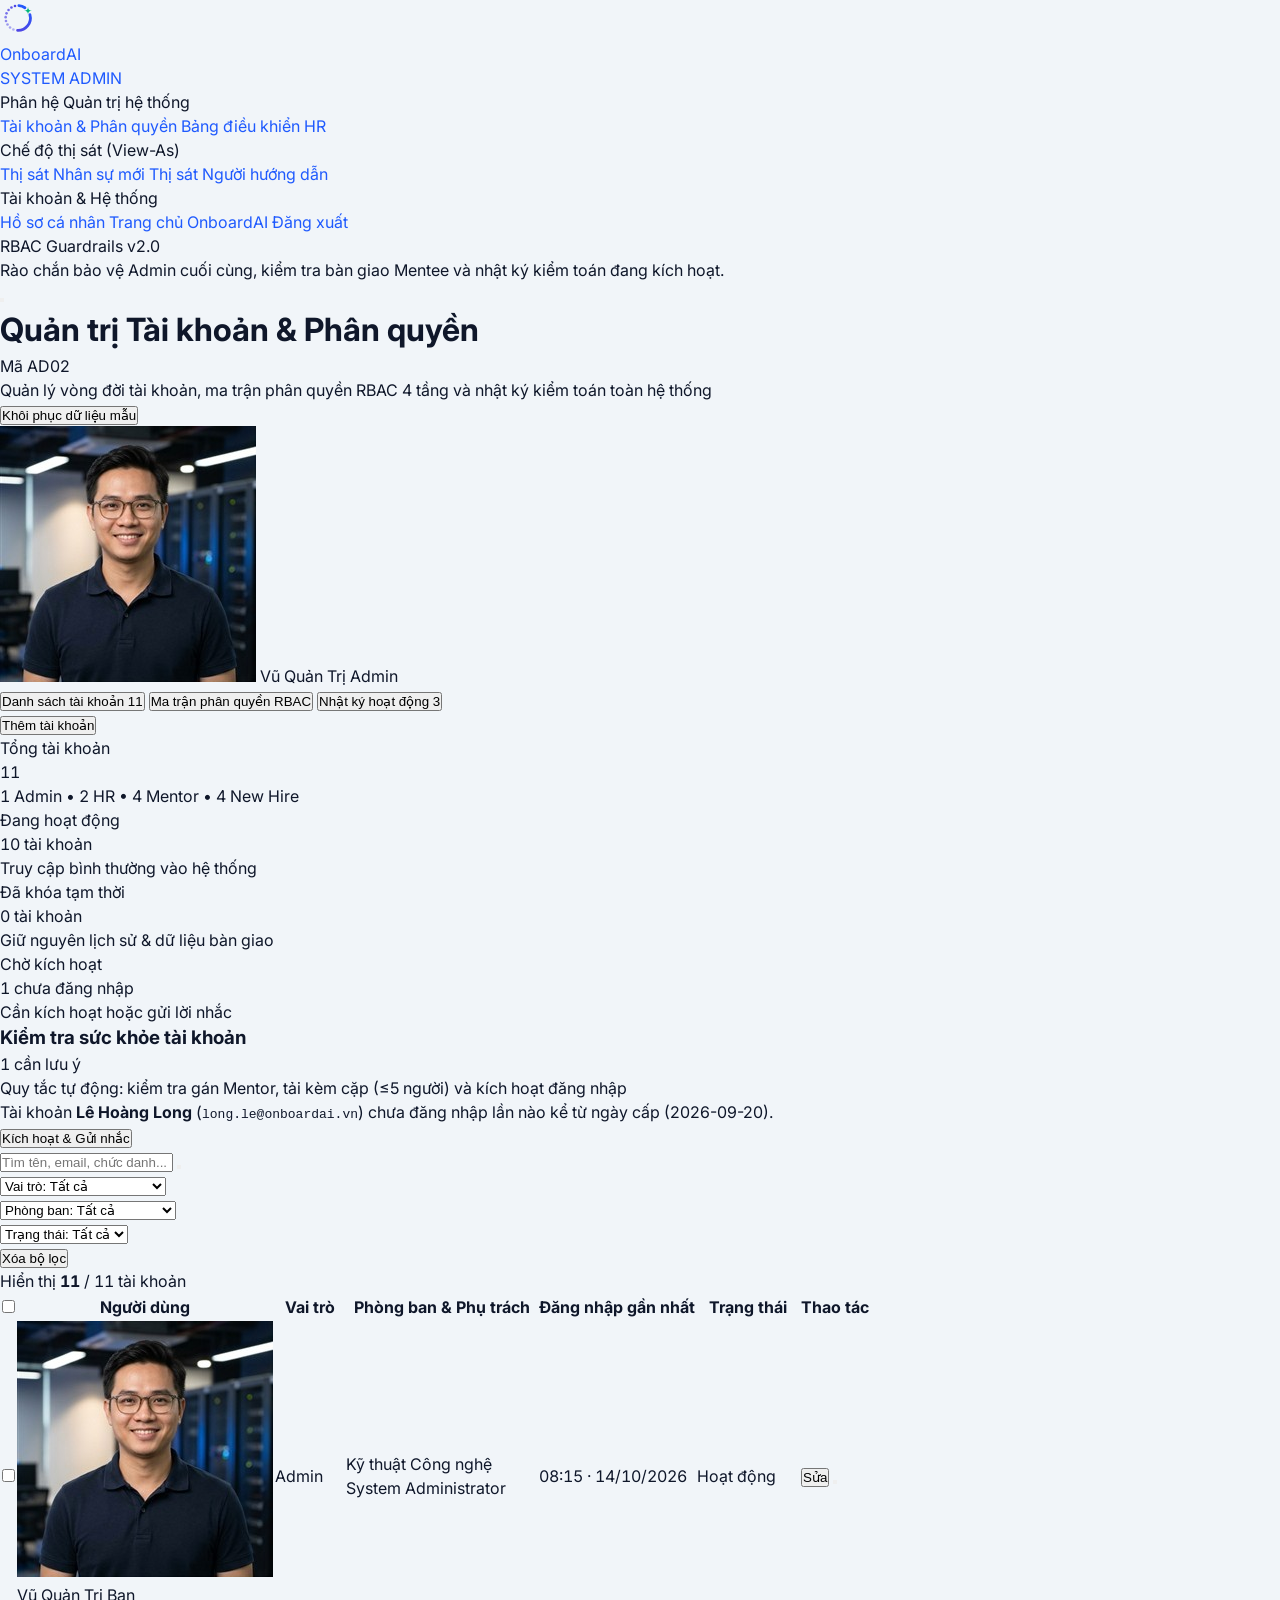
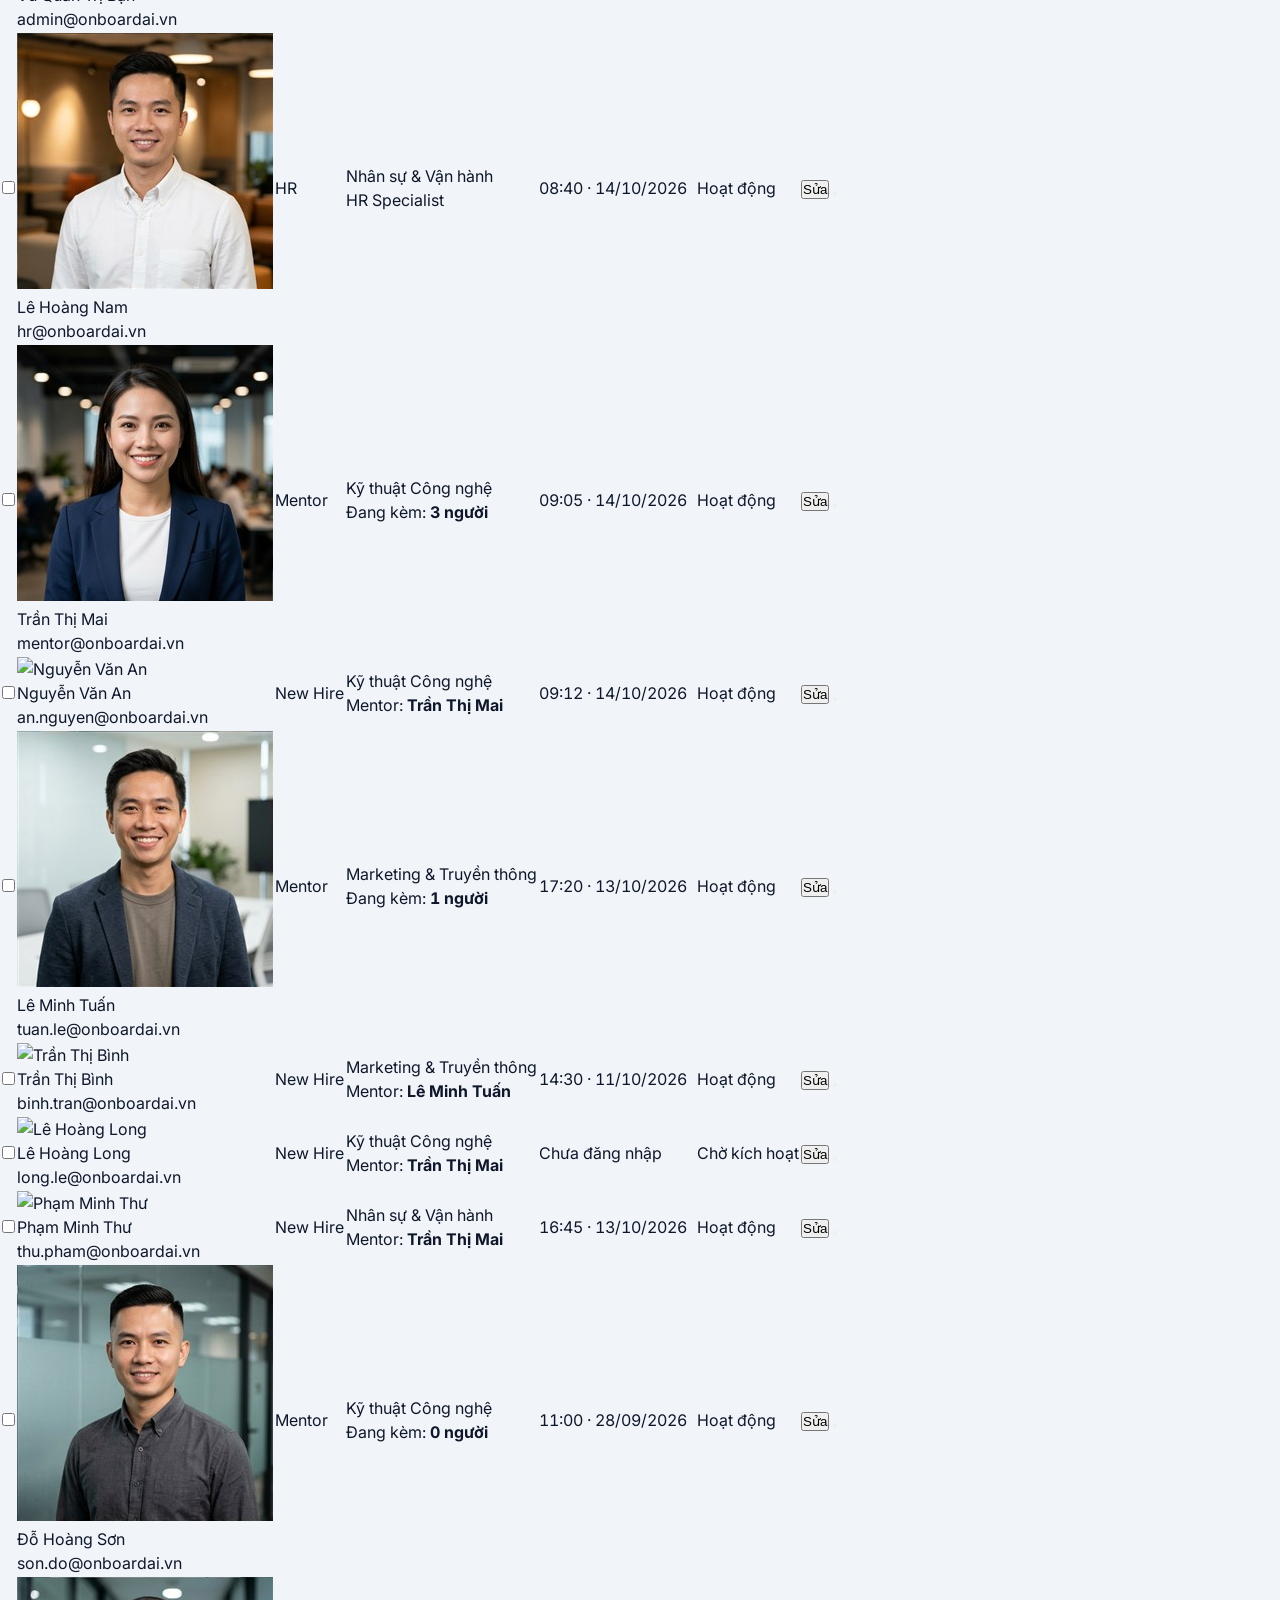
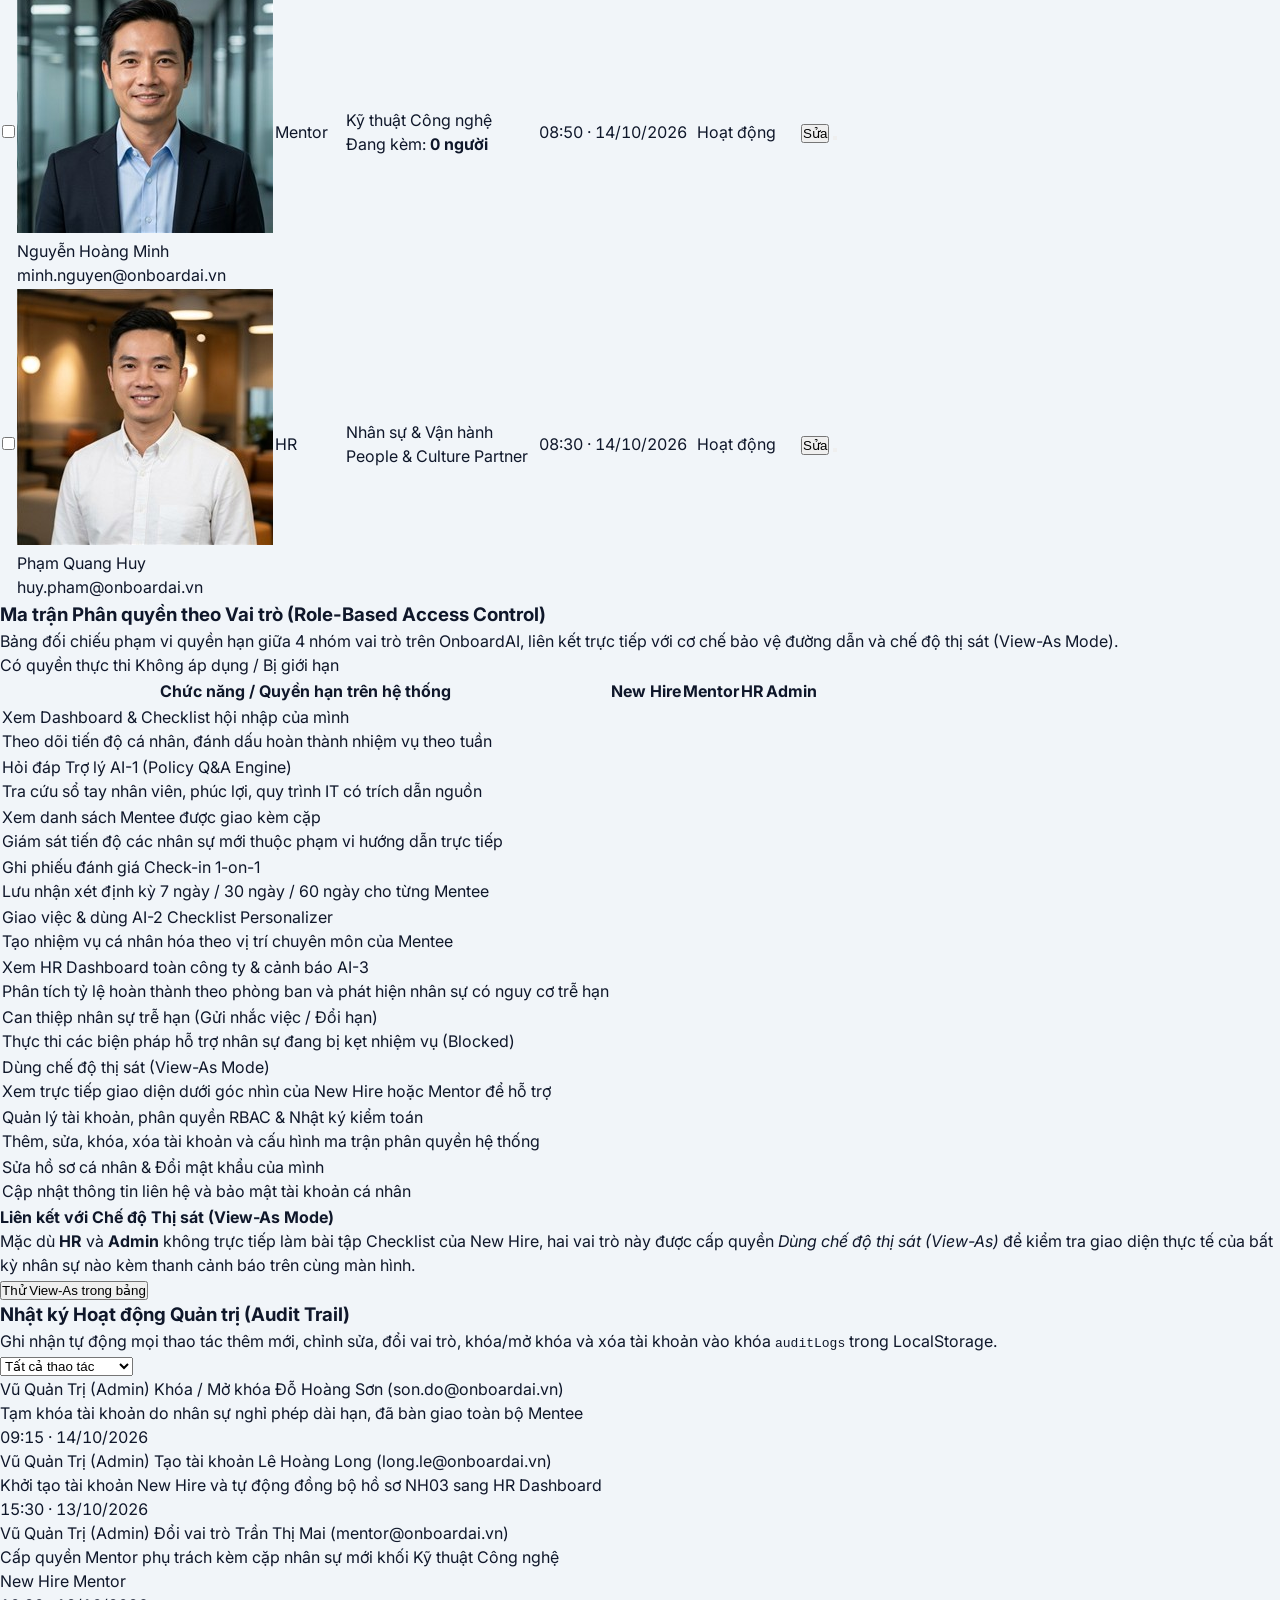
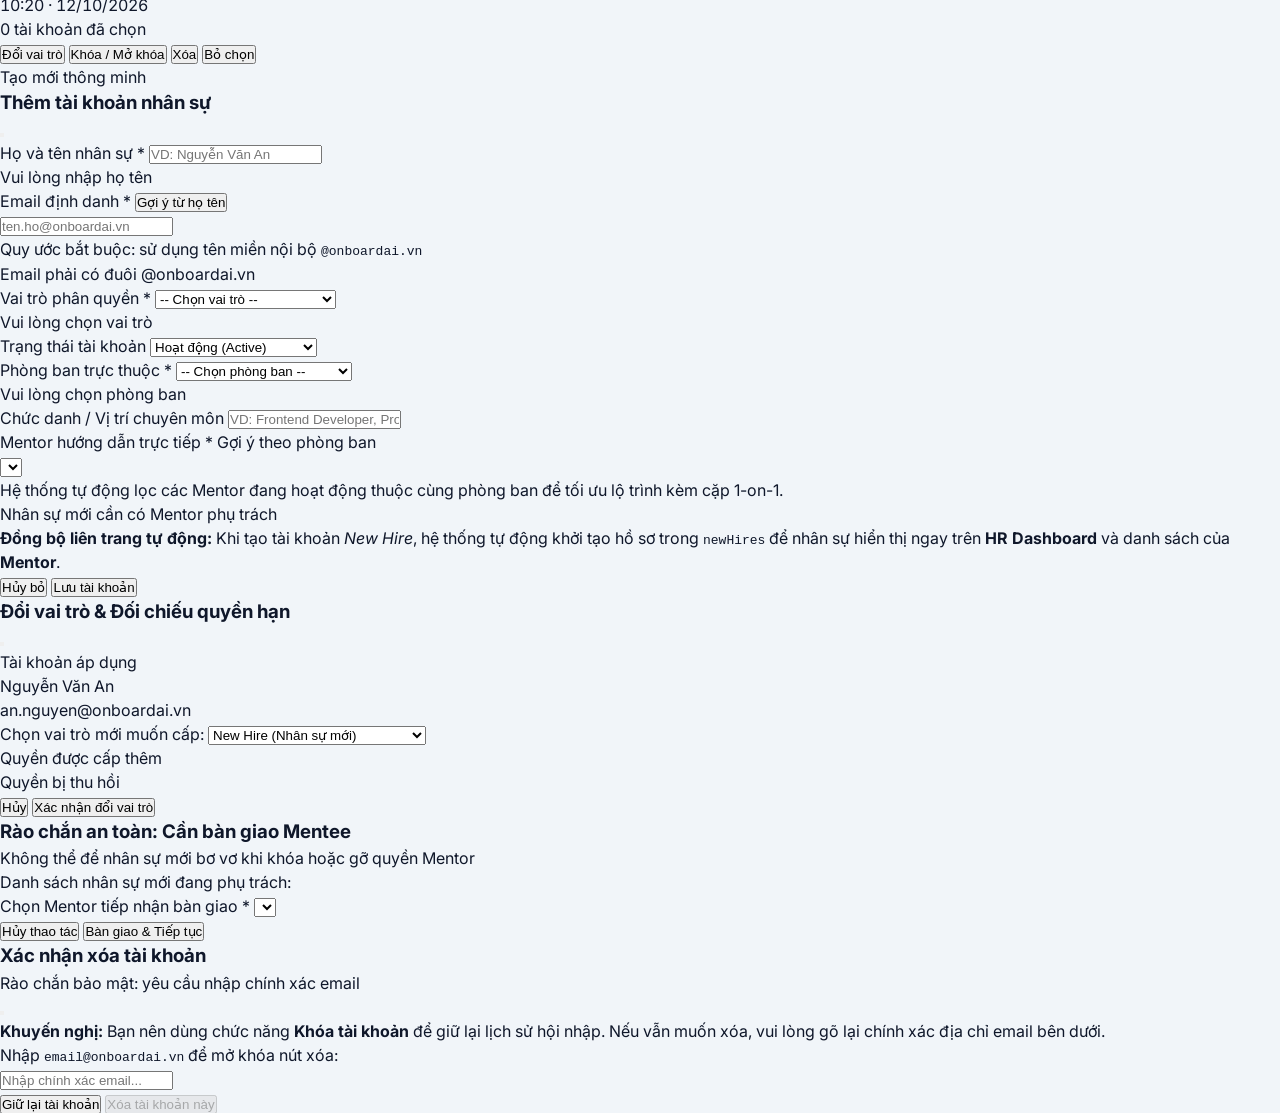
==== commit 85b27882: "feat(auth): add built-in Mentor, HR, and Admin accounts with quick-fill login and 4-role registratio" ====
--- a/admin-user-management.html
+++ b/admin-user-management.html
@@ -200,9 +200,9 @@
             <span>Khôi phục dữ liệu mẫu</span>
           </button>
           <div class="flex items-center gap-2 px-3 py-1.5 rounded-xl bg-slate-50 border border-[#E2E8F0]">
-            <img src="https://api.dicebear.com/7.x/avataaars/svg?seed=Admin" alt="Admin Avatar" class="w-6 h-6 rounded-full bg-white border border-slate-200">
-            <span class="text-xs font-semibold text-slate-800 hidden sm:inline">Vũ Quản Trị</span>
-            <span class="text-[10px] font-bold px-1.5 py-0.5 rounded-md bg-violet-50 text-violet-700 ring-1 ring-inset ring-violet-600/20">Admin</span>
+            <img id="adminTopbarAvatar" src="assets/images/mentors/mt06.jpg" alt="Admin Avatar" class="w-6 h-6 rounded-full bg-white border border-slate-200 object-cover">
+            <span id="adminTopbarName" class="text-xs font-semibold text-slate-800 hidden sm:inline">Vũ Quản Trị</span>
+            <span id="adminTopbarRole" class="text-[10px] font-bold px-1.5 py-0.5 rounded-md bg-violet-50 text-violet-700 ring-1 ring-inset ring-violet-600/20">Admin</span>
           </div>
         </div>
       </header>
@@ -915,21 +915,21 @@
         id: 'USR01', profileId: 'AD01', name: 'Vũ Quản Trị', email: 'admin@onboardai.vn',
         role: 'admin', departmentId: 'DEP01', department: 'Kỹ thuật Công nghệ',
         position: 'System Administrator', status: 'active',
-        avatar: 'https://api.dicebear.com/7.x/avataaars/svg?seed=Admin',
+        avatar: 'assets/images/mentors/mt06.jpg',
         lastLogin: '2026-10-14T08:15:00', createdAt: '2026-08-01'
       },
       {
         id: 'USR02', profileId: 'HR01', name: 'Lê Hoàng Nam', email: 'hr@onboardai.vn',
         role: 'hr', departmentId: 'DEP03', department: 'Nhân sự & Vận hành',
         position: 'HR Specialist', status: 'active',
-        avatar: 'https://api.dicebear.com/7.x/avataaars/svg?seed=Nam',
+        avatar: 'assets/images/mentors/mt03.jpg',
         lastLogin: '2026-10-14T08:40:00', createdAt: '2026-08-10'
       },
       {
         id: 'USR03', profileId: 'MT01', name: 'Trần Thị Mai', email: 'mentor@onboardai.vn',
         role: 'mentor', departmentId: 'DEP01', department: 'Kỹ thuật Công nghệ',
         position: 'Tech Lead & Mentor', status: 'active',
-        avatar: 'https://api.dicebear.com/7.x/avataaars/svg?seed=Mai',
+        avatar: 'assets/images/mentors/mt01.jpg',
         lastLogin: '2026-10-14T09:05:00', createdAt: '2026-08-15'
       },
       {
@@ -942,8 +942,8 @@
       {
         id: 'USR05', profileId: 'MT02', name: 'Lê Minh Tuấn', email: 'tuan.le@onboardai.vn',
         role: 'mentor', departmentId: 'DEP02', department: 'Marketing & Truyền thông',
-        position: 'Marketing Lead & Mentor', status: 'active',
-        avatar: 'https://api.dicebear.com/7.x/avataaars/svg?seed=Tuan',
+        position: 'Product & Growth Lead', status: 'active',
+        avatar: 'assets/images/mentors/mt02.jpg',
         lastLogin: '2026-10-13T17:20:00', createdAt: '2026-08-18'
       },
       {
@@ -970,9 +970,23 @@
       {
         id: 'USR09', profileId: 'MT04', name: 'Đỗ Hoàng Sơn', email: 'son.do@onboardai.vn',
         role: 'mentor', departmentId: 'DEP01', department: 'Kỹ thuật Công nghệ',
-        position: 'Senior QA Engineer', status: 'locked',
-        avatar: 'https://api.dicebear.com/7.x/avataaars/svg?seed=Son',
+        position: 'Senior QA & Security Lead', status: 'active',
+        avatar: 'assets/images/mentors/mt04.jpg',
         lastLogin: '2026-09-28T11:00:00', createdAt: '2026-08-05'
+      },
+      {
+        id: 'USR10', profileId: 'MT05', name: 'Nguyễn Hoàng Minh', email: 'minh.nguyen@onboardai.vn',
+        role: 'mentor', departmentId: 'DEP01', department: 'Kỹ thuật Công nghệ',
+        position: 'Principal Frontend Architect', status: 'active',
+        avatar: 'assets/images/mentors/mt05.jpg',
+        lastLogin: '2026-10-14T08:50:00', createdAt: '2026-08-12'
+      },
+      {
+        id: 'USR11', profileId: 'HR02', name: 'Phạm Quang Huy', email: 'huy.pham@onboardai.vn',
+        role: 'hr', departmentId: 'DEP03', department: 'Nhân sự & Vận hành',
+        position: 'People & Culture Partner', status: 'active',
+        avatar: 'assets/images/mentors/mt03.jpg',
+        lastLogin: '2026-10-14T08:30:00', createdAt: '2026-08-14'
       }
     ];
 
@@ -1103,8 +1117,10 @@
     }
 
     function logout() {
-      localStorage.removeItem('currentUser');
-      localStorage.removeItem('isLoggedIn');
+      ['currentUser', 'ONBOARDAI_CURRENT_USER', 'isLoggedIn', 'userRole']
+        .forEach(k => localStorage.removeItem(k));
+      ['isImpersonating', 'impersonatedUserName', 'impersonateReturnUrl']
+        .forEach(k => sessionStorage.removeItem(k));
     }
 
     function showToast(message, type = 'success') {
@@ -1255,7 +1271,8 @@
     async function loadInitialData() {
       let db = null;
       if (window.API) {
-        db = await API.init();
+        await API.init();
+        db = API.getDB();
       }
       if (db && Array.isArray(db.users) && db.users.length > 0 && db.users[0].status) {
         usersList = db.users;
@@ -1892,14 +1909,14 @@
         return aSame - bSame;
       });
 
-      let optionsHtml = `<option value="">-- Chọn Mentor phụ trách --</option>`;
+      let optionsHtml = `<option value="">✨ Chưa gán ngay — Để AI đề xuất & Nhân viên tự lựa chọn (Mặc định)</option>`;
       sorted.forEach((m) => {
         const mKey = m.profileId || m.id;
         const isSameDept = deptId && m.departmentId === deptId;
         const menteeCount = getMenteesForMentor(m).length;
         optionsHtml += `
           <option value="${mKey}" data-name="${m.name}">
-            ${m.name} (${m.department || 'Mentor'}) ${isSameDept ? '• Cùng phòng ban' : ''} [Đang kèm ${menteeCount}]
+            ${m.name} (${m.department || 'Mentor'}) ${isSameDept ? '• Gợi ý AI cùng phòng ban' : ''} [Đang kèm ${menteeCount}]
           </option>
         `;
       });
@@ -1908,12 +1925,9 @@
 
       if (selectedMentorId) {
         select.value = selectedMentorId;
-      } else if (deptId) {
-        // Tự động chọn Mentor đầu tiên cùng phòng ban
-        const sameDeptMentor = sorted.find((m) => m.departmentId === deptId);
-        if (sameDeptMentor) {
-          select.value = sameDeptMentor.profileId || sameDeptMentor.id;
-        }
+      } else {
+        // Mặc định khi tạo tài khoản mới: chưa gán người đồng hành ngay lập tức để AI đề xuất & người dùng tự chọn
+        select.value = '';
       }
     }
 
@@ -1999,11 +2013,7 @@
         hasError = true;
       }
 
-      // 5. Kiểm tra Mentor (Bắt buộc với New Hire)
-      if (role === 'newhire' && !mentorId) {
-        showFieldError('errMentor', 'formMentor');
-        hasError = true;
-      }
+      // 5. Người đồng hành (Mentor): Với tài khoản New Hire mới tạo, cho phép để trống để AI đề xuất & người dùng tự lựa chọn
 
       if (hasError) {
         triggerFormShake();
@@ -2031,10 +2041,10 @@
       const deptObj = departmentsList.find((d) => d.id === deptId);
       const deptName = deptObj ? deptObj.name : 'Toàn công ty';
 
-      let mentorName = '';
+      let mentorName = 'Chưa chọn (AI đề xuất)';
       if (role === 'newhire' && mentorId) {
         const mentorUser = usersList.find((u) => u.profileId === mentorId || u.id === mentorId);
-        mentorName = mentorUser ? mentorUser.name : '';
+        mentorName = mentorUser ? mentorUser.name : 'Chưa chọn (AI đề xuất)';
       }
 
       if (!editingId) {
@@ -2053,7 +2063,7 @@
           departmentId: deptId || 'DEP01',
           department: deptName,
           position: position || (role === 'newhire' ? 'Nhân sự mới' : ROLE_META[role]?.label),
-          mentorId: role === 'newhire' ? mentorId : undefined,
+          mentorId: role === 'newhire' ? (mentorId || '') : undefined,
           mentorName: role === 'newhire' ? mentorName : undefined,
           status,
           avatar: `https://api.dicebear.com/7.x/avataaars/svg?seed=${encodeURIComponent(name)}`,
@@ -2064,8 +2074,13 @@
         usersList.unshift(newUser);
         lastHighlightedUserId = newUser.id;
 
-        // Mục 5.5: Tự động tạo hồ sơ trong newHires để nhân sự hiện ngay trên HR Dashboard
+        // Mục 5.5: Tự động tạo hồ sơ trong newHires & khởi tạo nhiệm vụ mẫu để nhân sự hiện ngay trên HR Dashboard và New Hire Dashboard
         if (role === 'newhire' && window.API) {
+          if (mentorId) {
+            localStorage.setItem(`ONBOARDAI_CONFIRMED_MENTOR_${newProfileId}`, mentorId);
+          } else {
+            localStorage.removeItem(`ONBOARDAI_CONFIRMED_MENTOR_${newProfileId}`);
+          }
           const db = API.getDB() || {};
           if (!Array.isArray(db.newHires)) db.newHires = [];
           db.newHires.unshift({
@@ -2081,6 +2096,17 @@
             progress: 0,
             status: 'on_track',
             avatar: newUser.avatar
+          });
+          if (!Array.isArray(db.tasks)) db.tasks = [];
+          const templateTasks = db.tasks.filter((t) => t.newHireId === 'NH01');
+          templateTasks.forEach((tpl, idx) => {
+            db.tasks.push({
+              ...tpl,
+              id: `${newProfileId}_T0${idx + 1}`,
+              newHireId: newProfileId,
+              status: 'pending',
+              proof: ''
+            });
           });
           API.saveDB(db);
         }
@@ -2758,14 +2784,33 @@
     }
 
     async function resetDemoDatabase() {
+      if (!confirm('Khôi phục toàn bộ CSDL (bao gồm danh sách tài khoản, tiến độ checklist của New Hire và dữ liệu Mentor) về trạng thái mẫu ban đầu?')) {
+        return;
+      }
       if (window.API) {
-        await API.resetDB();
+        if (typeof API.resetDB === 'function') {
+          await API.resetDB();
+        } else {
+          localStorage.removeItem('ONBOARDAI_DB_V4');
+          await API.init();
+        }
+      } else {
+        localStorage.removeItem('ONBOARDAI_DB_V4');
       }
       await loadInitialData();
       showToast('Đã khôi phục toàn bộ dữ liệu mẫu AD02 về trạng thái chuẩn!', 'success');
     }
 
     document.addEventListener('DOMContentLoaded', () => {
+      try {
+        const cur = JSON.parse(localStorage.getItem('ONBOARDAI_CURRENT_USER') || localStorage.getItem('currentUser') || 'null');
+        if (cur && cur.role === 'admin') {
+          const av = document.getElementById('adminTopbarAvatar');
+          const nm = document.getElementById('adminTopbarName');
+          if (av && cur.avatar) av.src = cur.avatar;
+          if (nm && cur.name) nm.textContent = cur.name;
+        }
+      } catch (_) {}
       loadInitialData();
     });
   </script>
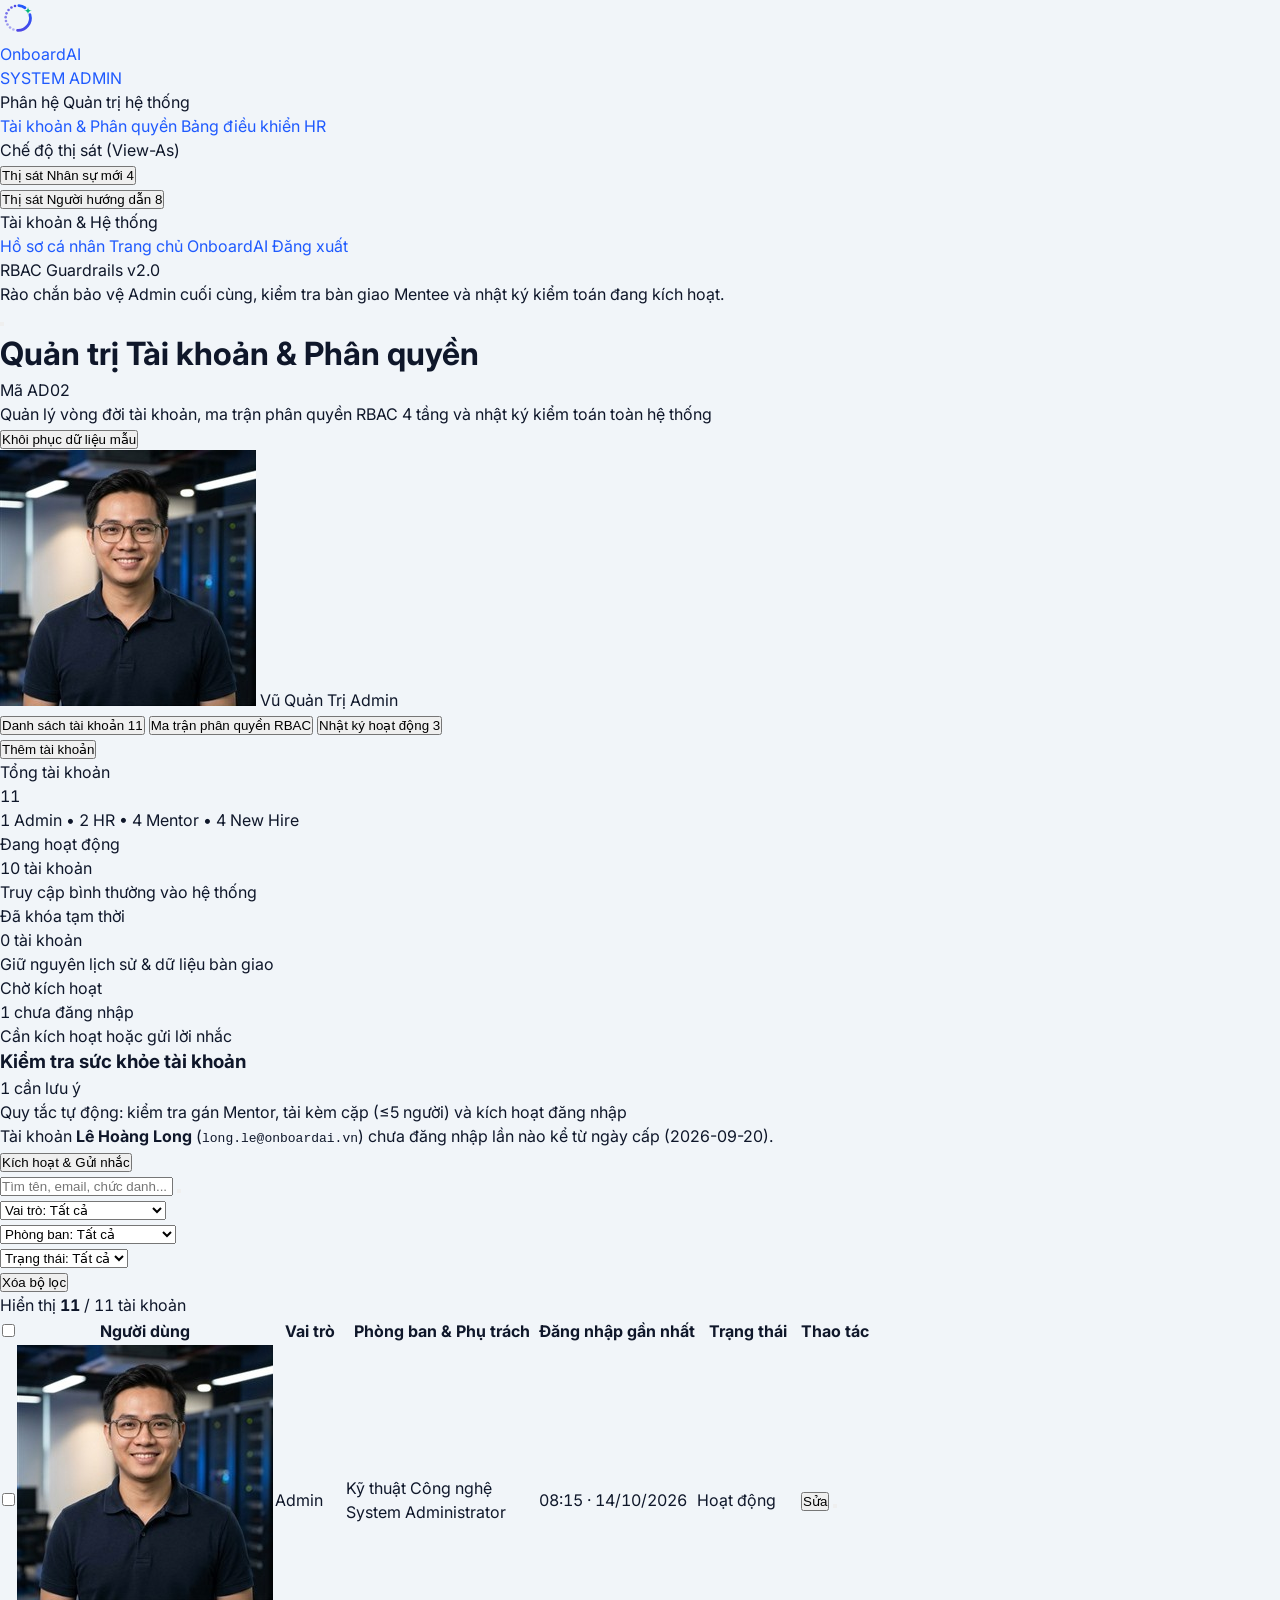
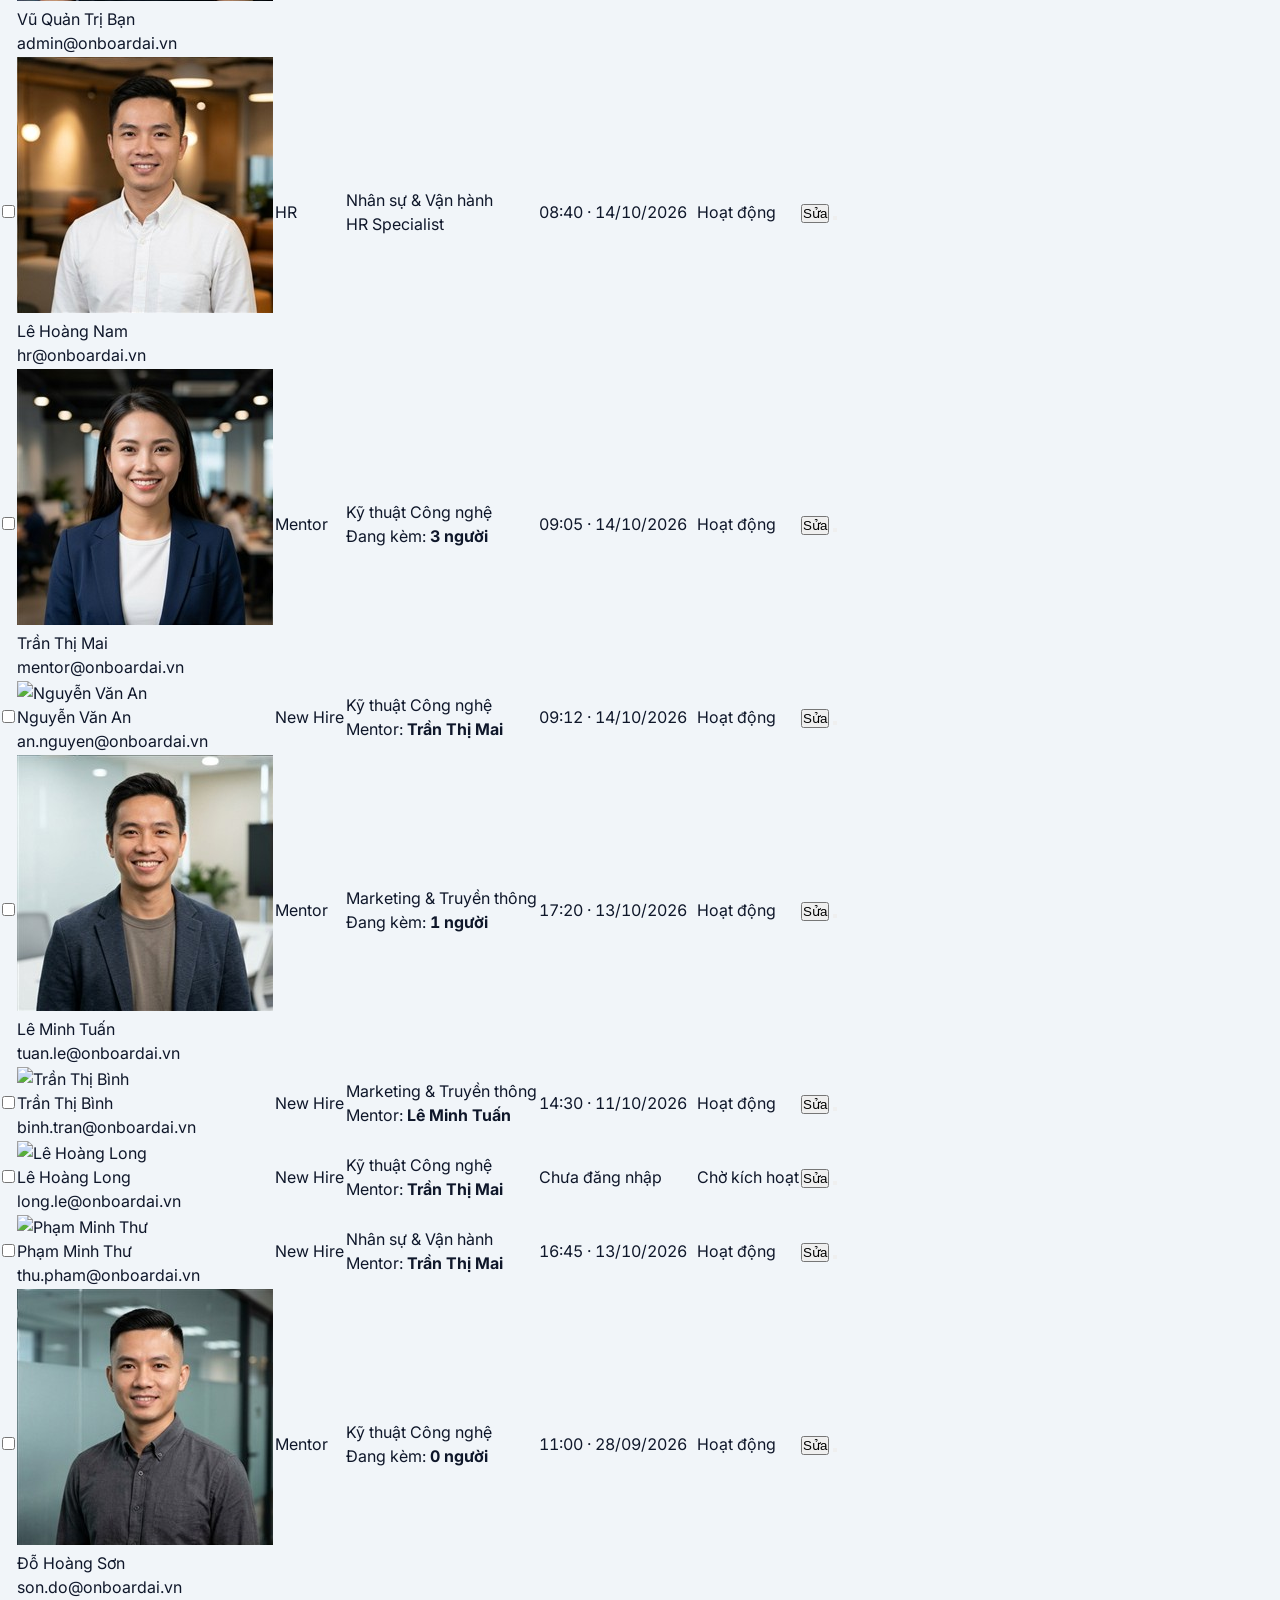
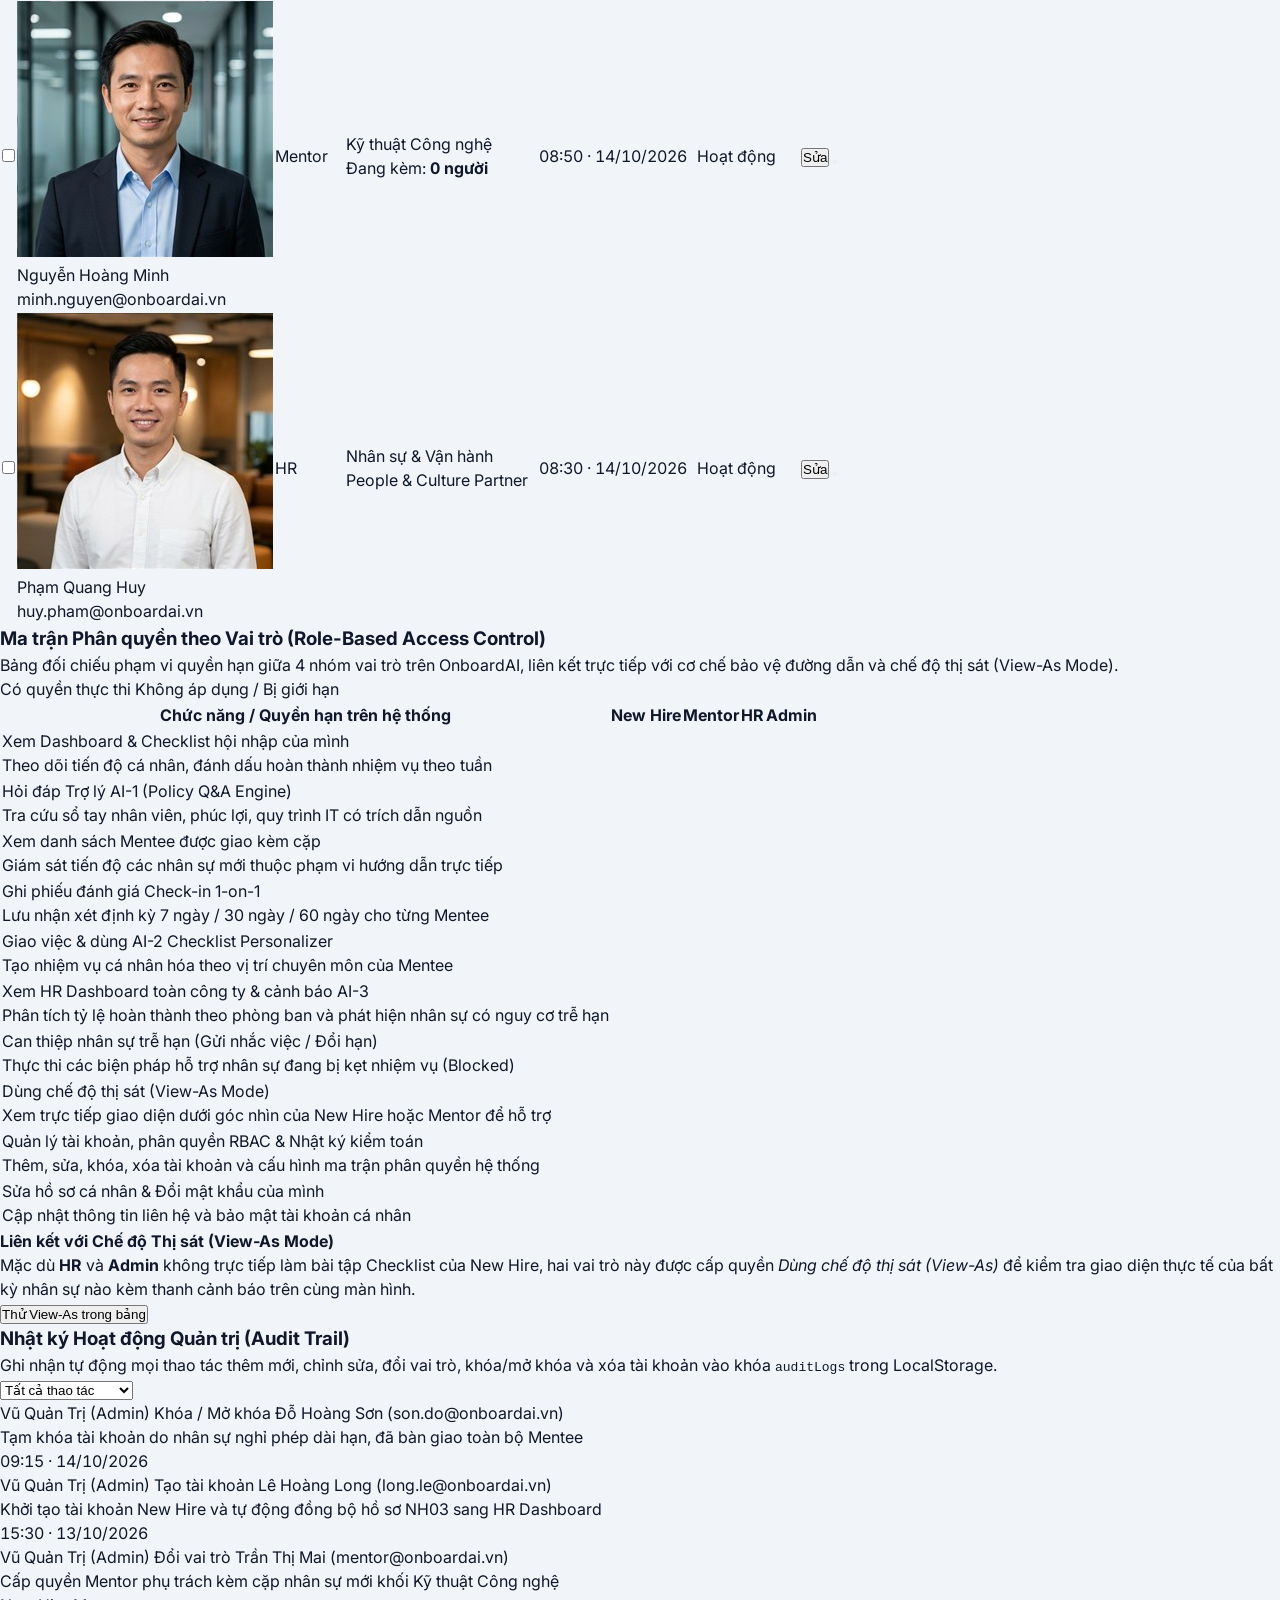
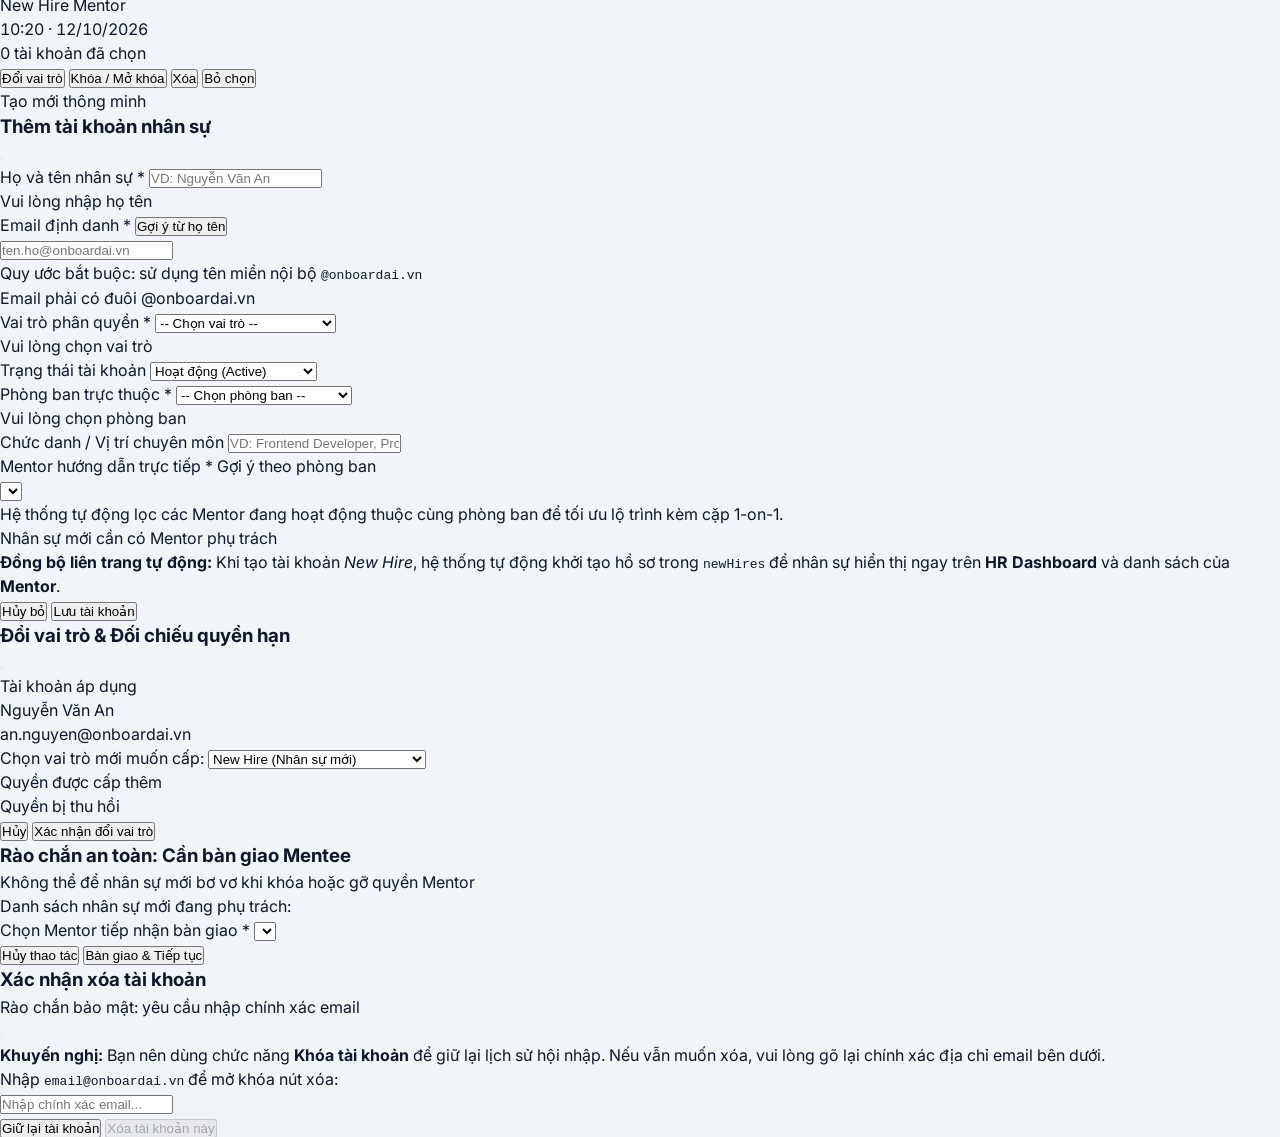
==== commit 3810ab0c: "feat(view-as): support selecting multiple New Hires and Mentors in View-As mode" ====
--- a/admin-user-management.html
+++ b/admin-user-management.html
@@ -135,14 +135,32 @@
         <div class="pt-4 px-3 pb-2 text-[11px] font-semibold uppercase tracking-wider text-slate-500">
           Chế độ thị sát (View-As)
         </div>
-        <a href="newhire-onboarding-dashboard.html" onclick="startImpersonation('newhire-onboarding-dashboard.html', 'Nguyễn Văn An (New Hire)')" class="flex items-center gap-3 px-3.5 py-2.5 rounded-xl text-sm font-medium text-slate-600 hover:bg-slate-50 hover:text-slate-900 transition-colors">
-          <i data-lucide="user-check" class="w-4 h-4 text-blue-600"></i>
-          <span>Thị sát Nhân sự mới</span>
-        </a>
-        <a href="mentor-mentee-list.html" onclick="startImpersonation('mentor-mentee-list.html', 'Trần Thị Mai (Mentor)')" class="flex items-center gap-3 px-3.5 py-2.5 rounded-xl text-sm font-medium text-slate-600 hover:bg-slate-50 hover:text-slate-900 transition-colors">
-          <i data-lucide="award" class="w-4 h-4 text-indigo-600"></i>
-          <span>Thị sát Người hướng dẫn</span>
-        </a>
+        <div>
+          <button type="button" onclick="toggleSidebarViewAs('newhire')" class="w-full flex items-center justify-between gap-2 px-3.5 py-2.5 rounded-xl text-sm font-medium text-slate-600 hover:bg-slate-50 hover:text-slate-900 transition-colors cursor-pointer">
+            <span class="flex items-center gap-3">
+              <i data-lucide="user-check" class="w-4 h-4 text-blue-600"></i>
+              <span>Thị sát Nhân sự mới</span>
+            </span>
+            <span class="flex items-center gap-1">
+              <span id="sidebarViewAsNewHireCount" class="text-[10px] font-bold px-1.5 py-0.5 rounded-full bg-blue-50 text-[#1F5AFE]">4</span>
+              <i id="chevronViewAs-newhire" data-lucide="chevron-down" class="w-3.5 h-3.5 text-slate-400 transition-transform duration-200"></i>
+            </span>
+          </button>
+          <div id="sidebarViewAsList-newhire" class="hidden mt-1 ml-3 pl-2.5 border-l-2 border-blue-100 space-y-1 max-h-56 overflow-y-auto pr-1"></div>
+        </div>
+        <div>
+          <button type="button" onclick="toggleSidebarViewAs('mentor')" class="w-full flex items-center justify-between gap-2 px-3.5 py-2.5 rounded-xl text-sm font-medium text-slate-600 hover:bg-slate-50 hover:text-slate-900 transition-colors cursor-pointer">
+            <span class="flex items-center gap-3">
+              <i data-lucide="award" class="w-4 h-4 text-indigo-600"></i>
+              <span>Thị sát Người hướng dẫn</span>
+            </span>
+            <span class="flex items-center gap-1">
+              <span id="sidebarViewAsMentorCount" class="text-[10px] font-bold px-1.5 py-0.5 rounded-full bg-indigo-50 text-indigo-600">8</span>
+              <i id="chevronViewAs-mentor" data-lucide="chevron-down" class="w-3.5 h-3.5 text-slate-400 transition-transform duration-200"></i>
+            </span>
+          </button>
+          <div id="sidebarViewAsList-mentor" class="hidden mt-1 ml-3 pl-2.5 border-l-2 border-indigo-100 space-y-1 max-h-60 overflow-y-auto pr-1"></div>
+        </div>
 
         <div class="pt-5 px-3 pb-2 text-[11px] font-semibold uppercase tracking-wider text-slate-500">
           Tài khoản & Hệ thống
@@ -1311,6 +1329,7 @@
       renderRbacMatrix();
       renderAuditLogs();
       updateBulkActionBar();
+      renderSidebarViewAsLists();
       lucide.createIcons();
     }
 
@@ -1749,7 +1768,131 @@
       closeRowActionMenu();
     });
 
-    // ================= CHẾ ĐỘ THỊ SÁT VIEW-AS (MỤC 3 & 5.1) =================
+    // ================= CHẾ ĐỘ THỊ SÁT VIEW-AS ĐA NHÂN SỰ & ĐA MENTOR (MỤC 3 & 5.1) =================
+    const FULL_MENTORS_VIEWAS = [
+      { id: 'MT01', name: 'Trần Thị Mai', position: 'Tech Lead', department: 'Kỹ thuật Công nghệ', avatar: 'assets/images/mentors/mt01.jpg', email: 'mentor@onboardai.vn' },
+      { id: 'MT05', name: 'Nguyễn Hoàng Minh', position: 'Principal Frontend Architect', department: 'Kỹ thuật Công nghệ', avatar: 'assets/images/mentors/mt05.jpg', email: 'minh.nguyen@onboardai.vn' },
+      { id: 'MT06', name: 'Vũ Đình Trọng', position: 'Backend & Cloud Lead', department: 'Kỹ thuật Công nghệ', avatar: 'assets/images/mentors/mt06.jpg', email: 'trong.vu@onboardai.vn' },
+      { id: 'MT07', name: 'Hoàng Bảo Ngọc', position: 'AI & Data Lead', department: 'Kỹ thuật Công nghệ', avatar: 'assets/images/mentors/mt07.jpg', email: 'ngoc.hoang@onboardai.vn' },
+      { id: 'MT04', name: 'Đỗ Hoàng Sơn', position: 'Senior QA & Security Lead', department: 'Kỹ thuật Công nghệ', avatar: 'assets/images/mentors/mt04.jpg', email: 'son.do@onboardai.vn' },
+      { id: 'MT02', name: 'Lê Minh Tuấn', position: 'Product & Growth Lead', department: 'Sản phẩm & Thiết kế', avatar: 'assets/images/mentors/mt02.jpg', email: 'tuan.le@onboardai.vn' },
+      { id: 'MT08', name: 'Ngô Thanh Hà', position: 'Brand & Digital Marketing', department: 'Marketing & Truyền thông', avatar: 'assets/images/mentors/mt08.jpg', email: 'ha.ngo@onboardai.vn' },
+      { id: 'MT03', name: 'Phạm Quang Huy', position: 'People & Culture Partner', department: 'Nhân sự & Vận hành', avatar: 'assets/images/mentors/mt03.jpg', email: 'huy.pham@onboardai.vn' }
+    ];
+
+    const FULL_NEWHIRES_VIEWAS = [
+      { id: 'NH01', name: 'Nguyễn Văn An', position: 'Frontend Developer', department: 'Kỹ thuật Công nghệ', mentorId: 'MT01', mentorName: 'Trần Thị Mai', avatar: 'https://api.dicebear.com/7.x/avataaars/svg?seed=An', email: 'an.nguyen@onboardai.vn' },
+      { id: 'NH02', name: 'Trần Thị Bình', position: 'Content Creator', department: 'Marketing & Truyền thông', mentorId: 'MT02', mentorName: 'Lê Minh Tuấn', avatar: 'https://api.dicebear.com/7.x/avataaars/svg?seed=Binh', email: 'binh.tran@onboardai.vn' },
+      { id: 'NH03', name: 'Lê Hoàng Long', position: 'Backend Developer', department: 'Kỹ thuật Công nghệ', mentorId: 'MT01', mentorName: 'Trần Thị Mai', avatar: 'https://api.dicebear.com/7.x/avataaars/svg?seed=Long', email: 'long.le@onboardai.vn' },
+      { id: 'NH04', name: 'Phạm Minh Thư', position: 'HR Executive', department: 'Nhân sự & Vận hành', mentorId: 'MT03', mentorName: 'Phạm Quang Huy', avatar: 'https://api.dicebear.com/7.x/avataaars/svg?seed=Thu', email: 'thu.pham@onboardai.vn' }
+    ];
+
+    function getViewAsPeopleByRole(roleType) {
+      if (roleType === 'mentor') {
+        const dynamicMentors = usersList
+          .filter(u => u.role === 'mentor' && u.status !== 'locked')
+          .map(u => ({
+            id: u.profileId || u.id,
+            name: u.name,
+            position: u.position || 'Mentor',
+            department: u.department || 'Kỹ thuật Công nghệ',
+            avatar: u.avatar || 'assets/images/mentors/mt01.jpg',
+            email: u.email
+          }));
+        const map = new Map();
+        [...FULL_MENTORS_VIEWAS, ...dynamicMentors].forEach(m => {
+          if (!map.has(m.id)) map.set(m.id, m);
+        });
+        return Array.from(map.values());
+      } else {
+        const dynamicNewHires = usersList
+          .filter(u => u.role === 'newhire' && u.status !== 'locked')
+          .map(u => ({
+            id: u.profileId || u.id,
+            name: u.name,
+            position: u.position || 'New Hire',
+            department: u.department || 'Kỹ thuật Công nghệ',
+            mentorId: u.mentorId || 'MT01',
+            mentorName: u.mentorName || 'Trần Thị Mai',
+            avatar: u.avatar || `https://api.dicebear.com/7.x/avataaars/svg?seed=${encodeURIComponent(u.name)}`,
+            email: u.email
+          }));
+        const map = new Map();
+        [...FULL_NEWHIRES_VIEWAS, ...dynamicNewHires].forEach(nh => {
+          if (!map.has(nh.id)) map.set(nh.id, nh);
+        });
+        return Array.from(map.values());
+      }
+    }
+
+    function renderSidebarViewAsLists() {
+      const nhList = getViewAsPeopleByRole('newhire');
+      const mtList = getViewAsPeopleByRole('mentor');
+      const nhCountEl = document.getElementById('sidebarViewAsNewHireCount');
+      const mtCountEl = document.getElementById('sidebarViewAsMentorCount');
+      if (nhCountEl) nhCountEl.textContent = nhList.length;
+      if (mtCountEl) mtCountEl.textContent = mtList.length;
+
+      const nhContainer = document.getElementById('sidebarViewAsList-newhire');
+      if (nhContainer) {
+        nhContainer.innerHTML = nhList.map(p => `
+          <button type="button" onclick="impersonateSpecificPerson('newhire', '${p.id}')" class="w-full flex items-center gap-2.5 px-2.5 py-2 rounded-xl hover:bg-blue-50/80 text-left transition group cursor-pointer">
+            <img src="${p.avatar}" alt="${p.name}" class="w-7 h-7 rounded-full object-cover border border-slate-200 bg-white shrink-0">
+            <div class="min-w-0 flex-1">
+              <div class="text-xs font-bold text-slate-800 group-hover:text-[#1F5AFE] truncate">${p.name}</div>
+              <div class="text-[10px] text-slate-500 truncate">${p.position} • ${p.id}</div>
+            </div>
+          </button>
+        `).join('');
+      }
+
+      const mtContainer = document.getElementById('sidebarViewAsList-mentor');
+      if (mtContainer) {
+        mtContainer.innerHTML = mtList.map(p => `
+          <button type="button" onclick="impersonateSpecificPerson('mentor', '${p.id}')" class="w-full flex items-center gap-2.5 px-2.5 py-2 rounded-xl hover:bg-indigo-50/80 text-left transition group cursor-pointer">
+            <img src="${p.avatar}" alt="${p.name}" class="w-7 h-7 rounded-full object-cover border border-slate-200 bg-white shrink-0">
+            <div class="min-w-0 flex-1">
+              <div class="text-xs font-bold text-slate-800 group-hover:text-indigo-600 truncate">${p.name}</div>
+              <div class="text-[10px] text-slate-500 truncate">${p.position} • ${p.id}</div>
+            </div>
+          </button>
+        `).join('');
+      }
+    }
+
+    function toggleSidebarViewAs(roleType) {
+      const listEl = document.getElementById(`sidebarViewAsList-${roleType}`);
+      const chevEl = document.getElementById(`chevronViewAs-${roleType}`);
+      if (!listEl) return;
+      const isHidden = listEl.classList.contains('hidden');
+      listEl.classList.toggle('hidden', !isHidden);
+      if (chevEl) chevEl.classList.toggle('rotate-180', isHidden);
+    }
+
+    function impersonateSpecificPerson(roleType, personId) {
+      const list = getViewAsPeopleByRole(roleType);
+      const person = list.find(p => p.id === personId) || list[0];
+      if (!person) return;
+      const targetUrl = roleType === 'mentor' ? 'mentor-mentee-list.html' : 'newhire-onboarding-dashboard.html';
+      const roleLabel = roleType === 'mentor' ? 'Mentor' : 'New Hire';
+      const displayLabel = `${person.name} (${person.id} - ${person.position || roleLabel})`;
+
+      sessionStorage.setItem('isImpersonating', 'admin');
+      sessionStorage.setItem('impersonateReturnUrl', 'admin-user-management.html');
+      sessionStorage.setItem('impersonatedUserId', person.id);
+      sessionStorage.setItem('impersonatedUserRole', roleType);
+      sessionStorage.setItem('impersonatedUserName', displayLabel);
+      sessionStorage.setItem('impersonatedUserObj', JSON.stringify({ ...person, role: roleType }));
+
+      addAuditLog({
+        action: 'impersonate',
+        target: `${person.name} (${person.id})`,
+        detail: `Kích hoạt Chế độ thị sát (View-As) sang màn hình ${targetUrl}`
+      });
+
+      window.location.href = targetUrl;
+    }
+
     function startImpersonation(targetUrl, displayLabel) {
       sessionStorage.setItem('isImpersonating', 'admin');
       sessionStorage.setItem('impersonateReturnUrl', 'admin-user-management.html');
@@ -1775,7 +1918,8 @@
       if (user.role === 'hr') targetPage = 'hr-dashboard.html';
 
       const roleLabel = ROLE_META[user.role]?.label || user.role;
-      const label = `${user.name} (${roleLabel} - ${user.position || user.department || 'OnboardAI'})`;
+      const pid = user.profileId || user.id;
+      const label = `${user.name} (${pid} - ${user.position || user.department || roleLabel})`;
 
       addAuditLog({
         action: 'impersonate',
@@ -1783,7 +1927,22 @@
         detail: `Kích hoạt Chế độ thị sát (View-As) sang màn hình ${targetPage}`
       });
 
-      startImpersonation(targetPage, label);
+      sessionStorage.setItem('isImpersonating', 'admin');
+      sessionStorage.setItem('impersonateReturnUrl', 'admin-user-management.html');
+      sessionStorage.setItem('impersonatedUserId', pid);
+      sessionStorage.setItem('impersonatedUserRole', user.role);
+      sessionStorage.setItem('impersonatedUserName', label);
+      sessionStorage.setItem('impersonatedUserObj', JSON.stringify({
+        id: pid,
+        name: user.name,
+        position: user.position || roleLabel,
+        department: user.department || 'Kỹ thuật Công nghệ',
+        mentorId: user.mentorId || 'MT01',
+        mentorName: user.mentorName || 'Trần Thị Mai',
+        avatar: user.avatar,
+        email: user.email,
+        role: user.role
+      }));
       window.location.href = targetPage;
     }
 
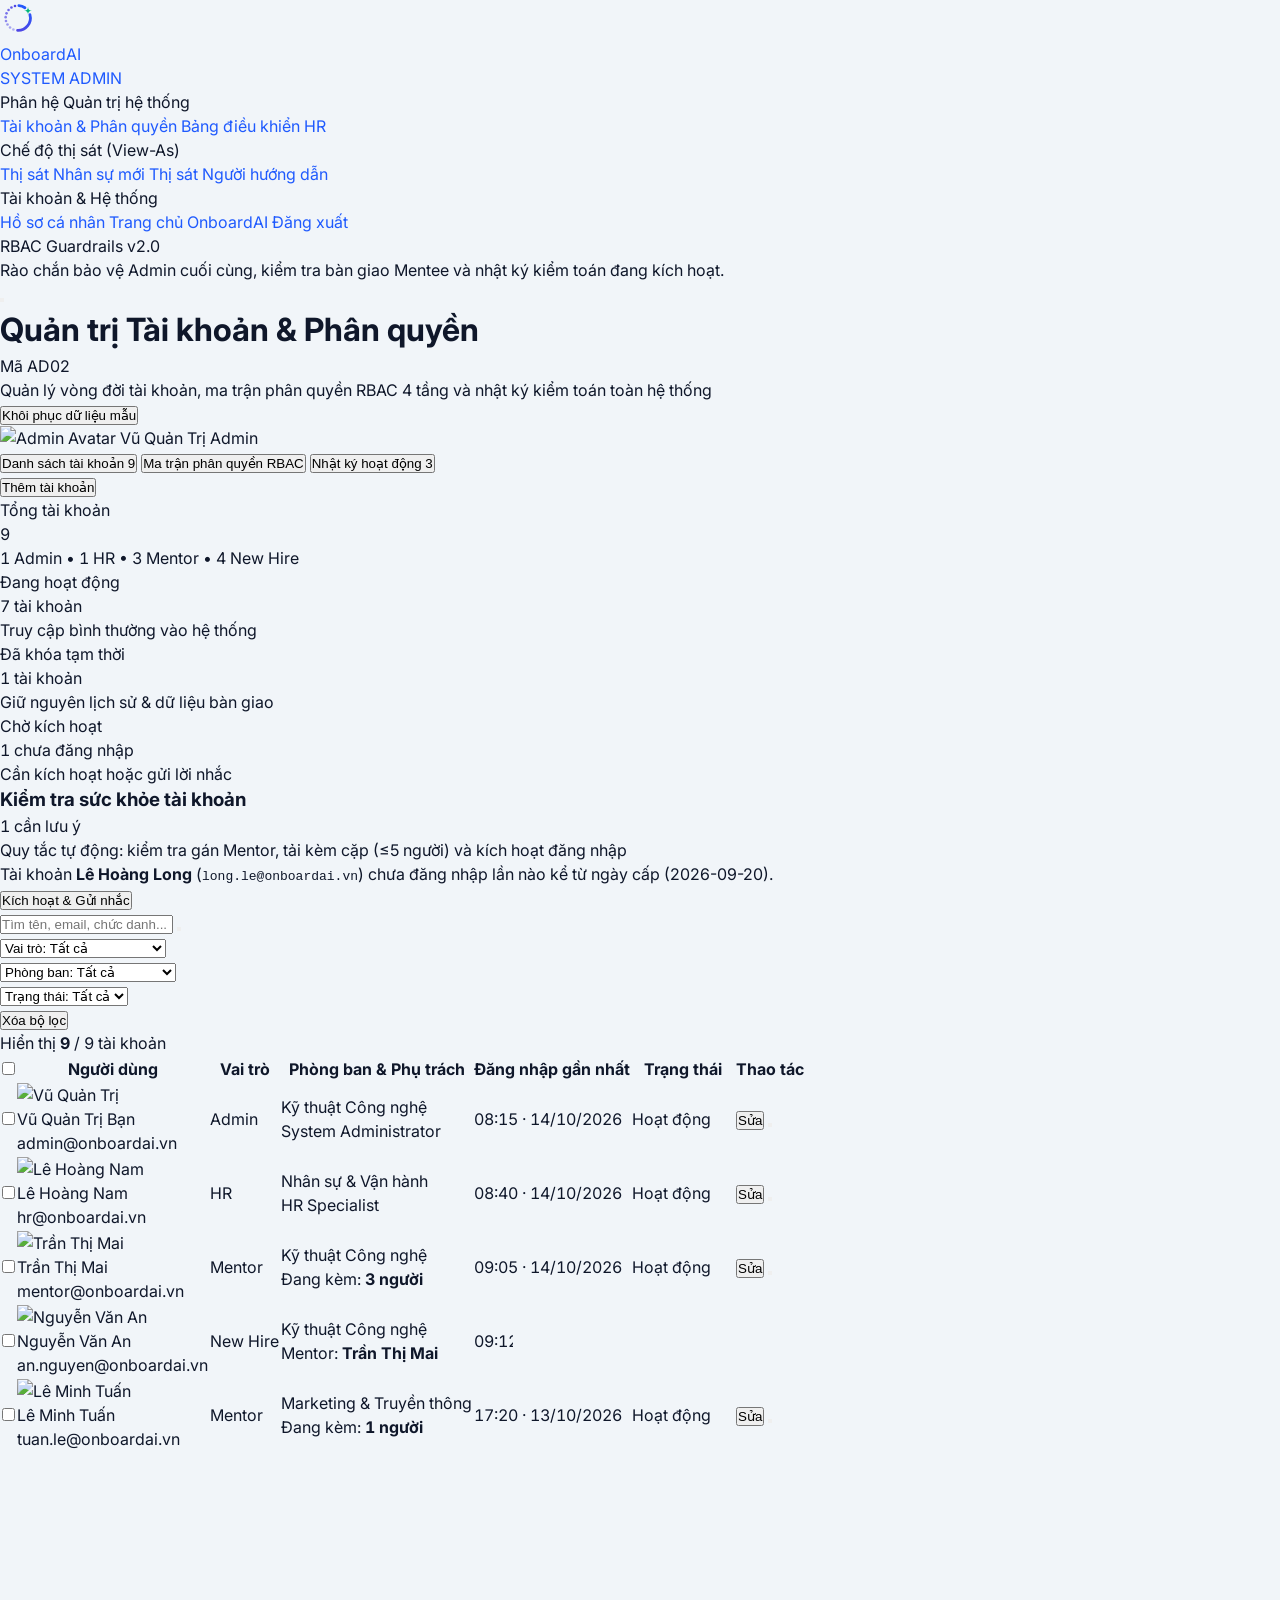
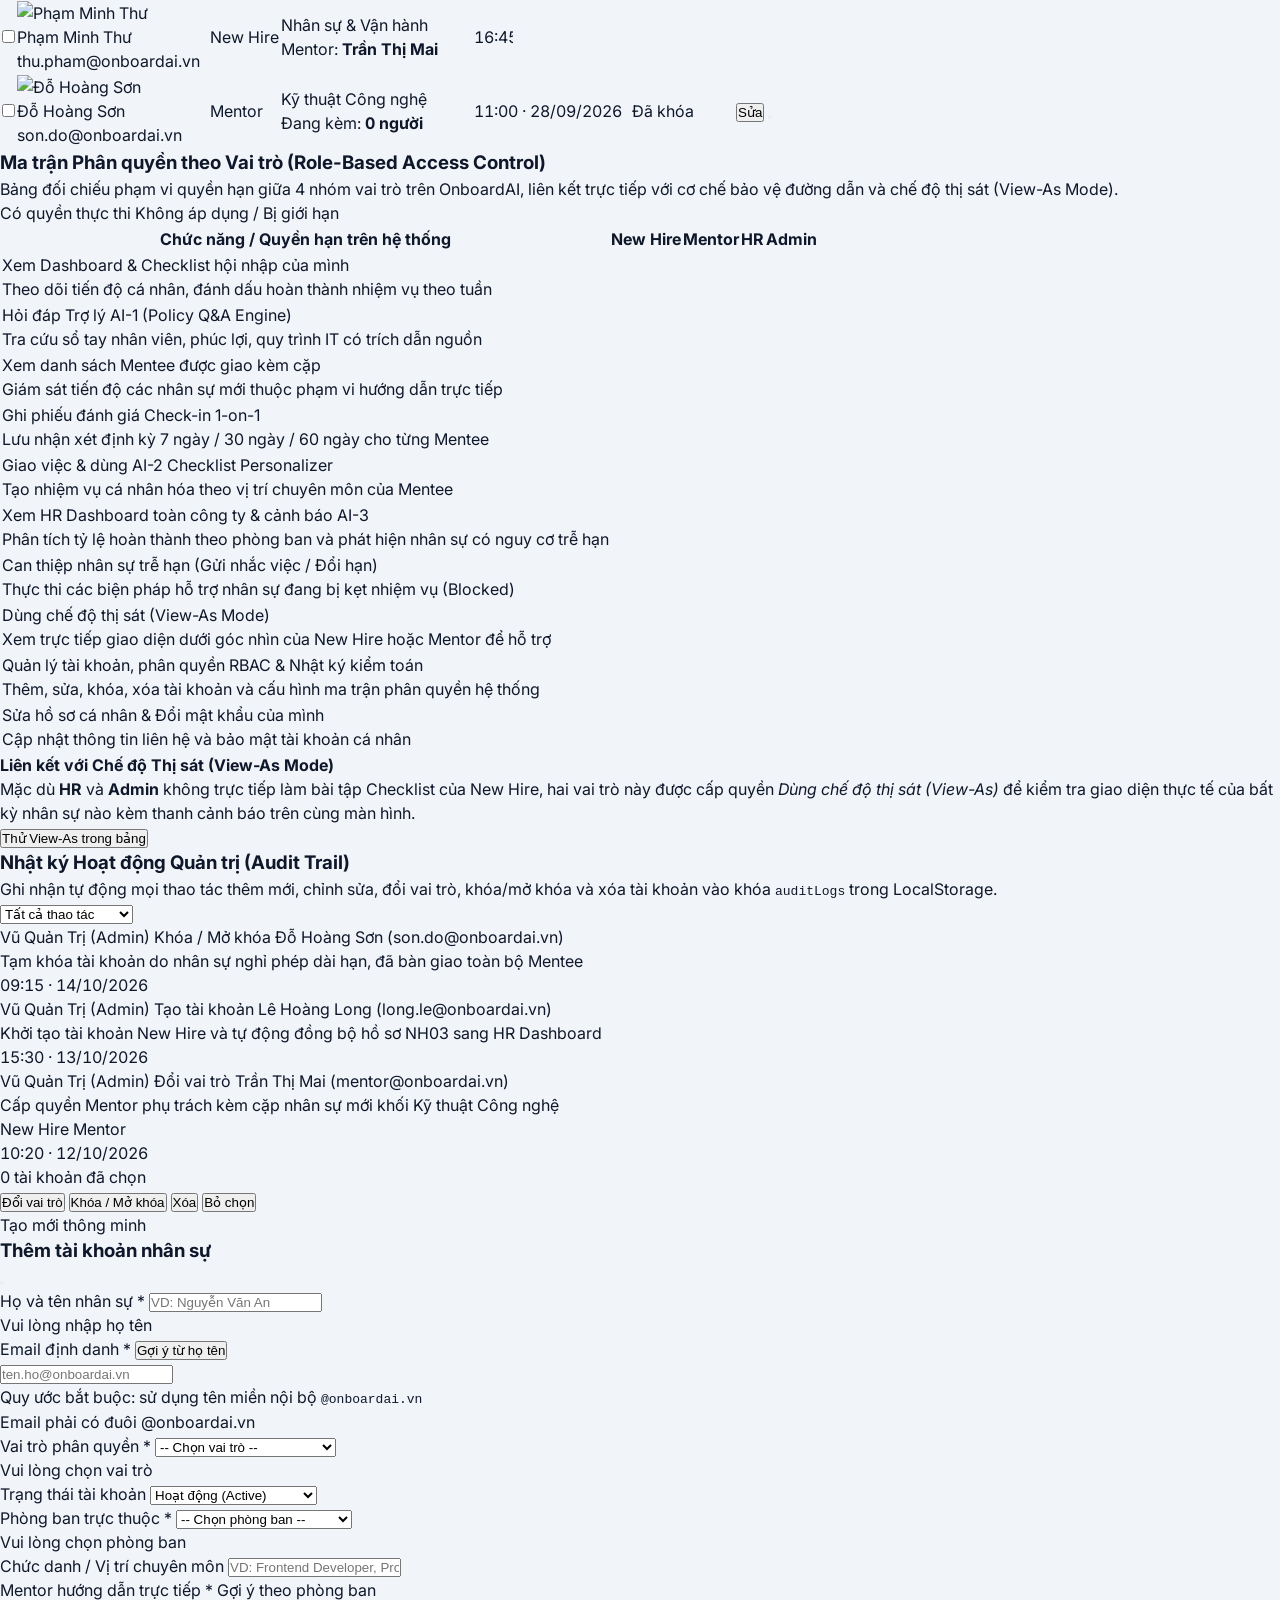
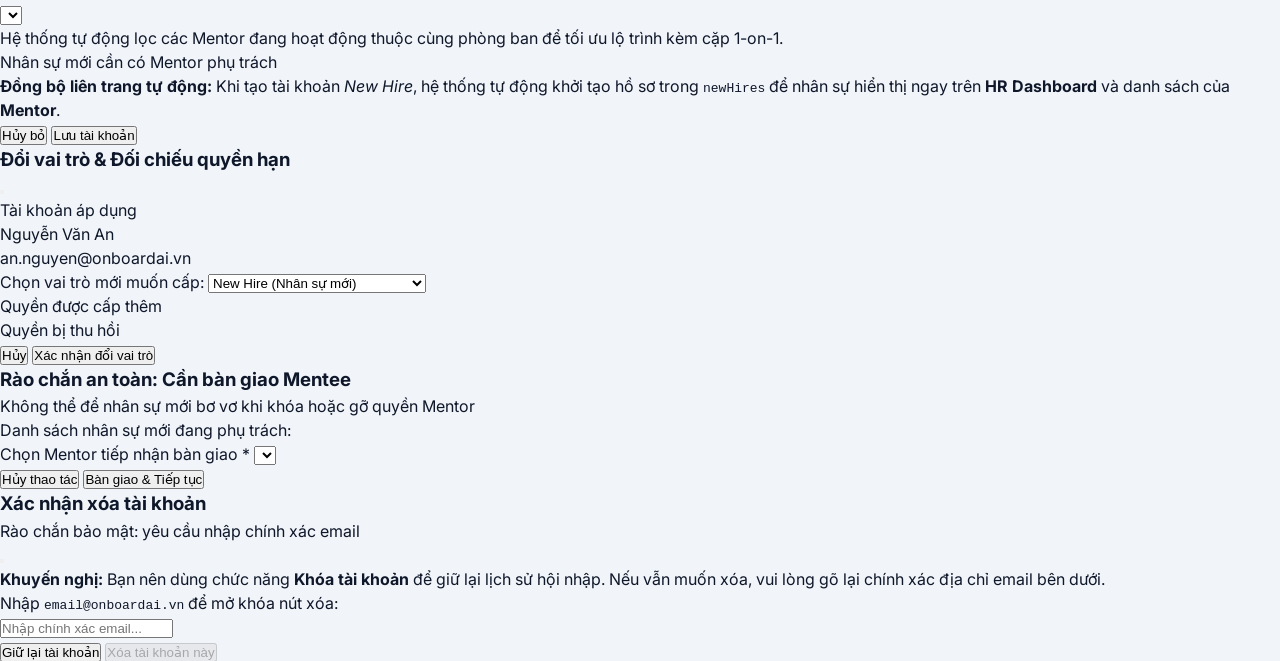
==== commit afffe835: "Merge pull request #2 from huy/feature/newhire-checklist (feat(sv1): n?ng c?p AI ?? xu?t 8 Ng??i ??n" ====
--- a/admin-user-management.html
+++ b/admin-user-management.html
@@ -135,32 +135,14 @@
         <div class="pt-4 px-3 pb-2 text-[11px] font-semibold uppercase tracking-wider text-slate-500">
           Chế độ thị sát (View-As)
         </div>
-        <div>
-          <button type="button" onclick="toggleSidebarViewAs('newhire')" class="w-full flex items-center justify-between gap-2 px-3.5 py-2.5 rounded-xl text-sm font-medium text-slate-600 hover:bg-slate-50 hover:text-slate-900 transition-colors cursor-pointer">
-            <span class="flex items-center gap-3">
-              <i data-lucide="user-check" class="w-4 h-4 text-blue-600"></i>
-              <span>Thị sát Nhân sự mới</span>
-            </span>
-            <span class="flex items-center gap-1">
-              <span id="sidebarViewAsNewHireCount" class="text-[10px] font-bold px-1.5 py-0.5 rounded-full bg-blue-50 text-[#1F5AFE]">4</span>
-              <i id="chevronViewAs-newhire" data-lucide="chevron-down" class="w-3.5 h-3.5 text-slate-400 transition-transform duration-200"></i>
-            </span>
-          </button>
-          <div id="sidebarViewAsList-newhire" class="hidden mt-1 ml-3 pl-2.5 border-l-2 border-blue-100 space-y-1 max-h-56 overflow-y-auto pr-1"></div>
-        </div>
-        <div>
-          <button type="button" onclick="toggleSidebarViewAs('mentor')" class="w-full flex items-center justify-between gap-2 px-3.5 py-2.5 rounded-xl text-sm font-medium text-slate-600 hover:bg-slate-50 hover:text-slate-900 transition-colors cursor-pointer">
-            <span class="flex items-center gap-3">
-              <i data-lucide="award" class="w-4 h-4 text-indigo-600"></i>
-              <span>Thị sát Người hướng dẫn</span>
-            </span>
-            <span class="flex items-center gap-1">
-              <span id="sidebarViewAsMentorCount" class="text-[10px] font-bold px-1.5 py-0.5 rounded-full bg-indigo-50 text-indigo-600">8</span>
-              <i id="chevronViewAs-mentor" data-lucide="chevron-down" class="w-3.5 h-3.5 text-slate-400 transition-transform duration-200"></i>
-            </span>
-          </button>
-          <div id="sidebarViewAsList-mentor" class="hidden mt-1 ml-3 pl-2.5 border-l-2 border-indigo-100 space-y-1 max-h-60 overflow-y-auto pr-1"></div>
-        </div>
+        <a href="newhire-onboarding-dashboard.html" onclick="startImpersonation('newhire-onboarding-dashboard.html', 'Nguyễn Văn An (New Hire)')" class="flex items-center gap-3 px-3.5 py-2.5 rounded-xl text-sm font-medium text-slate-600 hover:bg-slate-50 hover:text-slate-900 transition-colors">
+          <i data-lucide="user-check" class="w-4 h-4 text-blue-600"></i>
+          <span>Thị sát Nhân sự mới</span>
+        </a>
+        <a href="mentor-mentee-list.html" onclick="startImpersonation('mentor-mentee-list.html', 'Trần Thị Mai (Mentor)')" class="flex items-center gap-3 px-3.5 py-2.5 rounded-xl text-sm font-medium text-slate-600 hover:bg-slate-50 hover:text-slate-900 transition-colors">
+          <i data-lucide="award" class="w-4 h-4 text-indigo-600"></i>
+          <span>Thị sát Người hướng dẫn</span>
+        </a>
 
         <div class="pt-5 px-3 pb-2 text-[11px] font-semibold uppercase tracking-wider text-slate-500">
           Tài khoản & Hệ thống
@@ -218,9 +200,9 @@
             <span>Khôi phục dữ liệu mẫu</span>
           </button>
           <div class="flex items-center gap-2 px-3 py-1.5 rounded-xl bg-slate-50 border border-[#E2E8F0]">
-            <img id="adminTopbarAvatar" src="assets/images/mentors/mt06.jpg" alt="Admin Avatar" class="w-6 h-6 rounded-full bg-white border border-slate-200 object-cover">
-            <span id="adminTopbarName" class="text-xs font-semibold text-slate-800 hidden sm:inline">Vũ Quản Trị</span>
-            <span id="adminTopbarRole" class="text-[10px] font-bold px-1.5 py-0.5 rounded-md bg-violet-50 text-violet-700 ring-1 ring-inset ring-violet-600/20">Admin</span>
+            <img src="https://api.dicebear.com/7.x/avataaars/svg?seed=Admin" alt="Admin Avatar" class="w-6 h-6 rounded-full bg-white border border-slate-200">
+            <span class="text-xs font-semibold text-slate-800 hidden sm:inline">Vũ Quản Trị</span>
+            <span class="text-[10px] font-bold px-1.5 py-0.5 rounded-md bg-violet-50 text-violet-700 ring-1 ring-inset ring-violet-600/20">Admin</span>
           </div>
         </div>
       </header>
@@ -933,21 +915,21 @@
         id: 'USR01', profileId: 'AD01', name: 'Vũ Quản Trị', email: 'admin@onboardai.vn',
         role: 'admin', departmentId: 'DEP01', department: 'Kỹ thuật Công nghệ',
         position: 'System Administrator', status: 'active',
-        avatar: 'assets/images/mentors/mt06.jpg',
+        avatar: 'https://api.dicebear.com/7.x/avataaars/svg?seed=Admin',
         lastLogin: '2026-10-14T08:15:00', createdAt: '2026-08-01'
       },
       {
         id: 'USR02', profileId: 'HR01', name: 'Lê Hoàng Nam', email: 'hr@onboardai.vn',
         role: 'hr', departmentId: 'DEP03', department: 'Nhân sự & Vận hành',
         position: 'HR Specialist', status: 'active',
-        avatar: 'assets/images/mentors/mt03.jpg',
+        avatar: 'https://api.dicebear.com/7.x/avataaars/svg?seed=Nam',
         lastLogin: '2026-10-14T08:40:00', createdAt: '2026-08-10'
       },
       {
         id: 'USR03', profileId: 'MT01', name: 'Trần Thị Mai', email: 'mentor@onboardai.vn',
         role: 'mentor', departmentId: 'DEP01', department: 'Kỹ thuật Công nghệ',
         position: 'Tech Lead & Mentor', status: 'active',
-        avatar: 'assets/images/mentors/mt01.jpg',
+        avatar: 'https://api.dicebear.com/7.x/avataaars/svg?seed=Mai',
         lastLogin: '2026-10-14T09:05:00', createdAt: '2026-08-15'
       },
       {
@@ -960,8 +942,8 @@
       {
         id: 'USR05', profileId: 'MT02', name: 'Lê Minh Tuấn', email: 'tuan.le@onboardai.vn',
         role: 'mentor', departmentId: 'DEP02', department: 'Marketing & Truyền thông',
-        position: 'Product & Growth Lead', status: 'active',
-        avatar: 'assets/images/mentors/mt02.jpg',
+        position: 'Marketing Lead & Mentor', status: 'active',
+        avatar: 'https://api.dicebear.com/7.x/avataaars/svg?seed=Tuan',
         lastLogin: '2026-10-13T17:20:00', createdAt: '2026-08-18'
       },
       {
@@ -988,23 +970,9 @@
       {
         id: 'USR09', profileId: 'MT04', name: 'Đỗ Hoàng Sơn', email: 'son.do@onboardai.vn',
         role: 'mentor', departmentId: 'DEP01', department: 'Kỹ thuật Công nghệ',
-        position: 'Senior QA & Security Lead', status: 'active',
-        avatar: 'assets/images/mentors/mt04.jpg',
+        position: 'Senior QA Engineer', status: 'locked',
+        avatar: 'https://api.dicebear.com/7.x/avataaars/svg?seed=Son',
         lastLogin: '2026-09-28T11:00:00', createdAt: '2026-08-05'
-      },
-      {
-        id: 'USR10', profileId: 'MT05', name: 'Nguyễn Hoàng Minh', email: 'minh.nguyen@onboardai.vn',
-        role: 'mentor', departmentId: 'DEP01', department: 'Kỹ thuật Công nghệ',
-        position: 'Principal Frontend Architect', status: 'active',
-        avatar: 'assets/images/mentors/mt05.jpg',
-        lastLogin: '2026-10-14T08:50:00', createdAt: '2026-08-12'
-      },
-      {
-        id: 'USR11', profileId: 'HR02', name: 'Phạm Quang Huy', email: 'huy.pham@onboardai.vn',
-        role: 'hr', departmentId: 'DEP03', department: 'Nhân sự & Vận hành',
-        position: 'People & Culture Partner', status: 'active',
-        avatar: 'assets/images/mentors/mt03.jpg',
-        lastLogin: '2026-10-14T08:30:00', createdAt: '2026-08-14'
       }
     ];
 
@@ -1329,7 +1297,6 @@
       renderRbacMatrix();
       renderAuditLogs();
       updateBulkActionBar();
-      renderSidebarViewAsLists();
       lucide.createIcons();
     }
 
@@ -1768,131 +1735,7 @@
       closeRowActionMenu();
     });
 
-    // ================= CHẾ ĐỘ THỊ SÁT VIEW-AS ĐA NHÂN SỰ & ĐA MENTOR (MỤC 3 & 5.1) =================
-    const FULL_MENTORS_VIEWAS = [
-      { id: 'MT01', name: 'Trần Thị Mai', position: 'Tech Lead', department: 'Kỹ thuật Công nghệ', avatar: 'assets/images/mentors/mt01.jpg', email: 'mentor@onboardai.vn' },
-      { id: 'MT05', name: 'Nguyễn Hoàng Minh', position: 'Principal Frontend Architect', department: 'Kỹ thuật Công nghệ', avatar: 'assets/images/mentors/mt05.jpg', email: 'minh.nguyen@onboardai.vn' },
-      { id: 'MT06', name: 'Vũ Đình Trọng', position: 'Backend & Cloud Lead', department: 'Kỹ thuật Công nghệ', avatar: 'assets/images/mentors/mt06.jpg', email: 'trong.vu@onboardai.vn' },
-      { id: 'MT07', name: 'Hoàng Bảo Ngọc', position: 'AI & Data Lead', department: 'Kỹ thuật Công nghệ', avatar: 'assets/images/mentors/mt07.jpg', email: 'ngoc.hoang@onboardai.vn' },
-      { id: 'MT04', name: 'Đỗ Hoàng Sơn', position: 'Senior QA & Security Lead', department: 'Kỹ thuật Công nghệ', avatar: 'assets/images/mentors/mt04.jpg', email: 'son.do@onboardai.vn' },
-      { id: 'MT02', name: 'Lê Minh Tuấn', position: 'Product & Growth Lead', department: 'Sản phẩm & Thiết kế', avatar: 'assets/images/mentors/mt02.jpg', email: 'tuan.le@onboardai.vn' },
-      { id: 'MT08', name: 'Ngô Thanh Hà', position: 'Brand & Digital Marketing', department: 'Marketing & Truyền thông', avatar: 'assets/images/mentors/mt08.jpg', email: 'ha.ngo@onboardai.vn' },
-      { id: 'MT03', name: 'Phạm Quang Huy', position: 'People & Culture Partner', department: 'Nhân sự & Vận hành', avatar: 'assets/images/mentors/mt03.jpg', email: 'huy.pham@onboardai.vn' }
-    ];
-
-    const FULL_NEWHIRES_VIEWAS = [
-      { id: 'NH01', name: 'Nguyễn Văn An', position: 'Frontend Developer', department: 'Kỹ thuật Công nghệ', mentorId: 'MT01', mentorName: 'Trần Thị Mai', avatar: 'https://api.dicebear.com/7.x/avataaars/svg?seed=An', email: 'an.nguyen@onboardai.vn' },
-      { id: 'NH02', name: 'Trần Thị Bình', position: 'Content Creator', department: 'Marketing & Truyền thông', mentorId: 'MT02', mentorName: 'Lê Minh Tuấn', avatar: 'https://api.dicebear.com/7.x/avataaars/svg?seed=Binh', email: 'binh.tran@onboardai.vn' },
-      { id: 'NH03', name: 'Lê Hoàng Long', position: 'Backend Developer', department: 'Kỹ thuật Công nghệ', mentorId: 'MT01', mentorName: 'Trần Thị Mai', avatar: 'https://api.dicebear.com/7.x/avataaars/svg?seed=Long', email: 'long.le@onboardai.vn' },
-      { id: 'NH04', name: 'Phạm Minh Thư', position: 'HR Executive', department: 'Nhân sự & Vận hành', mentorId: 'MT03', mentorName: 'Phạm Quang Huy', avatar: 'https://api.dicebear.com/7.x/avataaars/svg?seed=Thu', email: 'thu.pham@onboardai.vn' }
-    ];
-
-    function getViewAsPeopleByRole(roleType) {
-      if (roleType === 'mentor') {
-        const dynamicMentors = usersList
-          .filter(u => u.role === 'mentor' && u.status !== 'locked')
-          .map(u => ({
-            id: u.profileId || u.id,
-            name: u.name,
-            position: u.position || 'Mentor',
-            department: u.department || 'Kỹ thuật Công nghệ',
-            avatar: u.avatar || 'assets/images/mentors/mt01.jpg',
-            email: u.email
-          }));
-        const map = new Map();
-        [...FULL_MENTORS_VIEWAS, ...dynamicMentors].forEach(m => {
-          if (!map.has(m.id)) map.set(m.id, m);
-        });
-        return Array.from(map.values());
-      } else {
-        const dynamicNewHires = usersList
-          .filter(u => u.role === 'newhire' && u.status !== 'locked')
-          .map(u => ({
-            id: u.profileId || u.id,
-            name: u.name,
-            position: u.position || 'New Hire',
-            department: u.department || 'Kỹ thuật Công nghệ',
-            mentorId: u.mentorId || 'MT01',
-            mentorName: u.mentorName || 'Trần Thị Mai',
-            avatar: u.avatar || `https://api.dicebear.com/7.x/avataaars/svg?seed=${encodeURIComponent(u.name)}`,
-            email: u.email
-          }));
-        const map = new Map();
-        [...FULL_NEWHIRES_VIEWAS, ...dynamicNewHires].forEach(nh => {
-          if (!map.has(nh.id)) map.set(nh.id, nh);
-        });
-        return Array.from(map.values());
-      }
-    }
-
-    function renderSidebarViewAsLists() {
-      const nhList = getViewAsPeopleByRole('newhire');
-      const mtList = getViewAsPeopleByRole('mentor');
-      const nhCountEl = document.getElementById('sidebarViewAsNewHireCount');
-      const mtCountEl = document.getElementById('sidebarViewAsMentorCount');
-      if (nhCountEl) nhCountEl.textContent = nhList.length;
-      if (mtCountEl) mtCountEl.textContent = mtList.length;
-
-      const nhContainer = document.getElementById('sidebarViewAsList-newhire');
-      if (nhContainer) {
-        nhContainer.innerHTML = nhList.map(p => `
-          <button type="button" onclick="impersonateSpecificPerson('newhire', '${p.id}')" class="w-full flex items-center gap-2.5 px-2.5 py-2 rounded-xl hover:bg-blue-50/80 text-left transition group cursor-pointer">
-            <img src="${p.avatar}" alt="${p.name}" class="w-7 h-7 rounded-full object-cover border border-slate-200 bg-white shrink-0">
-            <div class="min-w-0 flex-1">
-              <div class="text-xs font-bold text-slate-800 group-hover:text-[#1F5AFE] truncate">${p.name}</div>
-              <div class="text-[10px] text-slate-500 truncate">${p.position} • ${p.id}</div>
-            </div>
-          </button>
-        `).join('');
-      }
-
-      const mtContainer = document.getElementById('sidebarViewAsList-mentor');
-      if (mtContainer) {
-        mtContainer.innerHTML = mtList.map(p => `
-          <button type="button" onclick="impersonateSpecificPerson('mentor', '${p.id}')" class="w-full flex items-center gap-2.5 px-2.5 py-2 rounded-xl hover:bg-indigo-50/80 text-left transition group cursor-pointer">
-            <img src="${p.avatar}" alt="${p.name}" class="w-7 h-7 rounded-full object-cover border border-slate-200 bg-white shrink-0">
-            <div class="min-w-0 flex-1">
-              <div class="text-xs font-bold text-slate-800 group-hover:text-indigo-600 truncate">${p.name}</div>
-              <div class="text-[10px] text-slate-500 truncate">${p.position} • ${p.id}</div>
-            </div>
-          </button>
-        `).join('');
-      }
-    }
-
-    function toggleSidebarViewAs(roleType) {
-      const listEl = document.getElementById(`sidebarViewAsList-${roleType}`);
-      const chevEl = document.getElementById(`chevronViewAs-${roleType}`);
-      if (!listEl) return;
-      const isHidden = listEl.classList.contains('hidden');
-      listEl.classList.toggle('hidden', !isHidden);
-      if (chevEl) chevEl.classList.toggle('rotate-180', isHidden);
-    }
-
-    function impersonateSpecificPerson(roleType, personId) {
-      const list = getViewAsPeopleByRole(roleType);
-      const person = list.find(p => p.id === personId) || list[0];
-      if (!person) return;
-      const targetUrl = roleType === 'mentor' ? 'mentor-mentee-list.html' : 'newhire-onboarding-dashboard.html';
-      const roleLabel = roleType === 'mentor' ? 'Mentor' : 'New Hire';
-      const displayLabel = `${person.name} (${person.id} - ${person.position || roleLabel})`;
-
-      sessionStorage.setItem('isImpersonating', 'admin');
-      sessionStorage.setItem('impersonateReturnUrl', 'admin-user-management.html');
-      sessionStorage.setItem('impersonatedUserId', person.id);
-      sessionStorage.setItem('impersonatedUserRole', roleType);
-      sessionStorage.setItem('impersonatedUserName', displayLabel);
-      sessionStorage.setItem('impersonatedUserObj', JSON.stringify({ ...person, role: roleType }));
-
-      addAuditLog({
-        action: 'impersonate',
-        target: `${person.name} (${person.id})`,
-        detail: `Kích hoạt Chế độ thị sát (View-As) sang màn hình ${targetUrl}`
-      });
-
-      window.location.href = targetUrl;
-    }
-
+    // ================= CHẾ ĐỘ THỊ SÁT VIEW-AS (MỤC 3 & 5.1) =================
     function startImpersonation(targetUrl, displayLabel) {
       sessionStorage.setItem('isImpersonating', 'admin');
       sessionStorage.setItem('impersonateReturnUrl', 'admin-user-management.html');
@@ -1918,8 +1761,7 @@
       if (user.role === 'hr') targetPage = 'hr-dashboard.html';
 
       const roleLabel = ROLE_META[user.role]?.label || user.role;
-      const pid = user.profileId || user.id;
-      const label = `${user.name} (${pid} - ${user.position || user.department || roleLabel})`;
+      const label = `${user.name} (${roleLabel} - ${user.position || user.department || 'OnboardAI'})`;
 
       addAuditLog({
         action: 'impersonate',
@@ -1927,22 +1769,7 @@
         detail: `Kích hoạt Chế độ thị sát (View-As) sang màn hình ${targetPage}`
       });
 
-      sessionStorage.setItem('isImpersonating', 'admin');
-      sessionStorage.setItem('impersonateReturnUrl', 'admin-user-management.html');
-      sessionStorage.setItem('impersonatedUserId', pid);
-      sessionStorage.setItem('impersonatedUserRole', user.role);
-      sessionStorage.setItem('impersonatedUserName', label);
-      sessionStorage.setItem('impersonatedUserObj', JSON.stringify({
-        id: pid,
-        name: user.name,
-        position: user.position || roleLabel,
-        department: user.department || 'Kỹ thuật Công nghệ',
-        mentorId: user.mentorId || 'MT01',
-        mentorName: user.mentorName || 'Trần Thị Mai',
-        avatar: user.avatar,
-        email: user.email,
-        role: user.role
-      }));
+      startImpersonation(targetPage, label);
       window.location.href = targetPage;
     }
 
@@ -2961,15 +2788,6 @@
     }
 
     document.addEventListener('DOMContentLoaded', () => {
-      try {
-        const cur = JSON.parse(localStorage.getItem('ONBOARDAI_CURRENT_USER') || localStorage.getItem('currentUser') || 'null');
-        if (cur && cur.role === 'admin') {
-          const av = document.getElementById('adminTopbarAvatar');
-          const nm = document.getElementById('adminTopbarName');
-          if (av && cur.avatar) av.src = cur.avatar;
-          if (nm && cur.name) nm.textContent = cur.name;
-        }
-      } catch (_) {}
       loadInitialData();
     });
   </script>
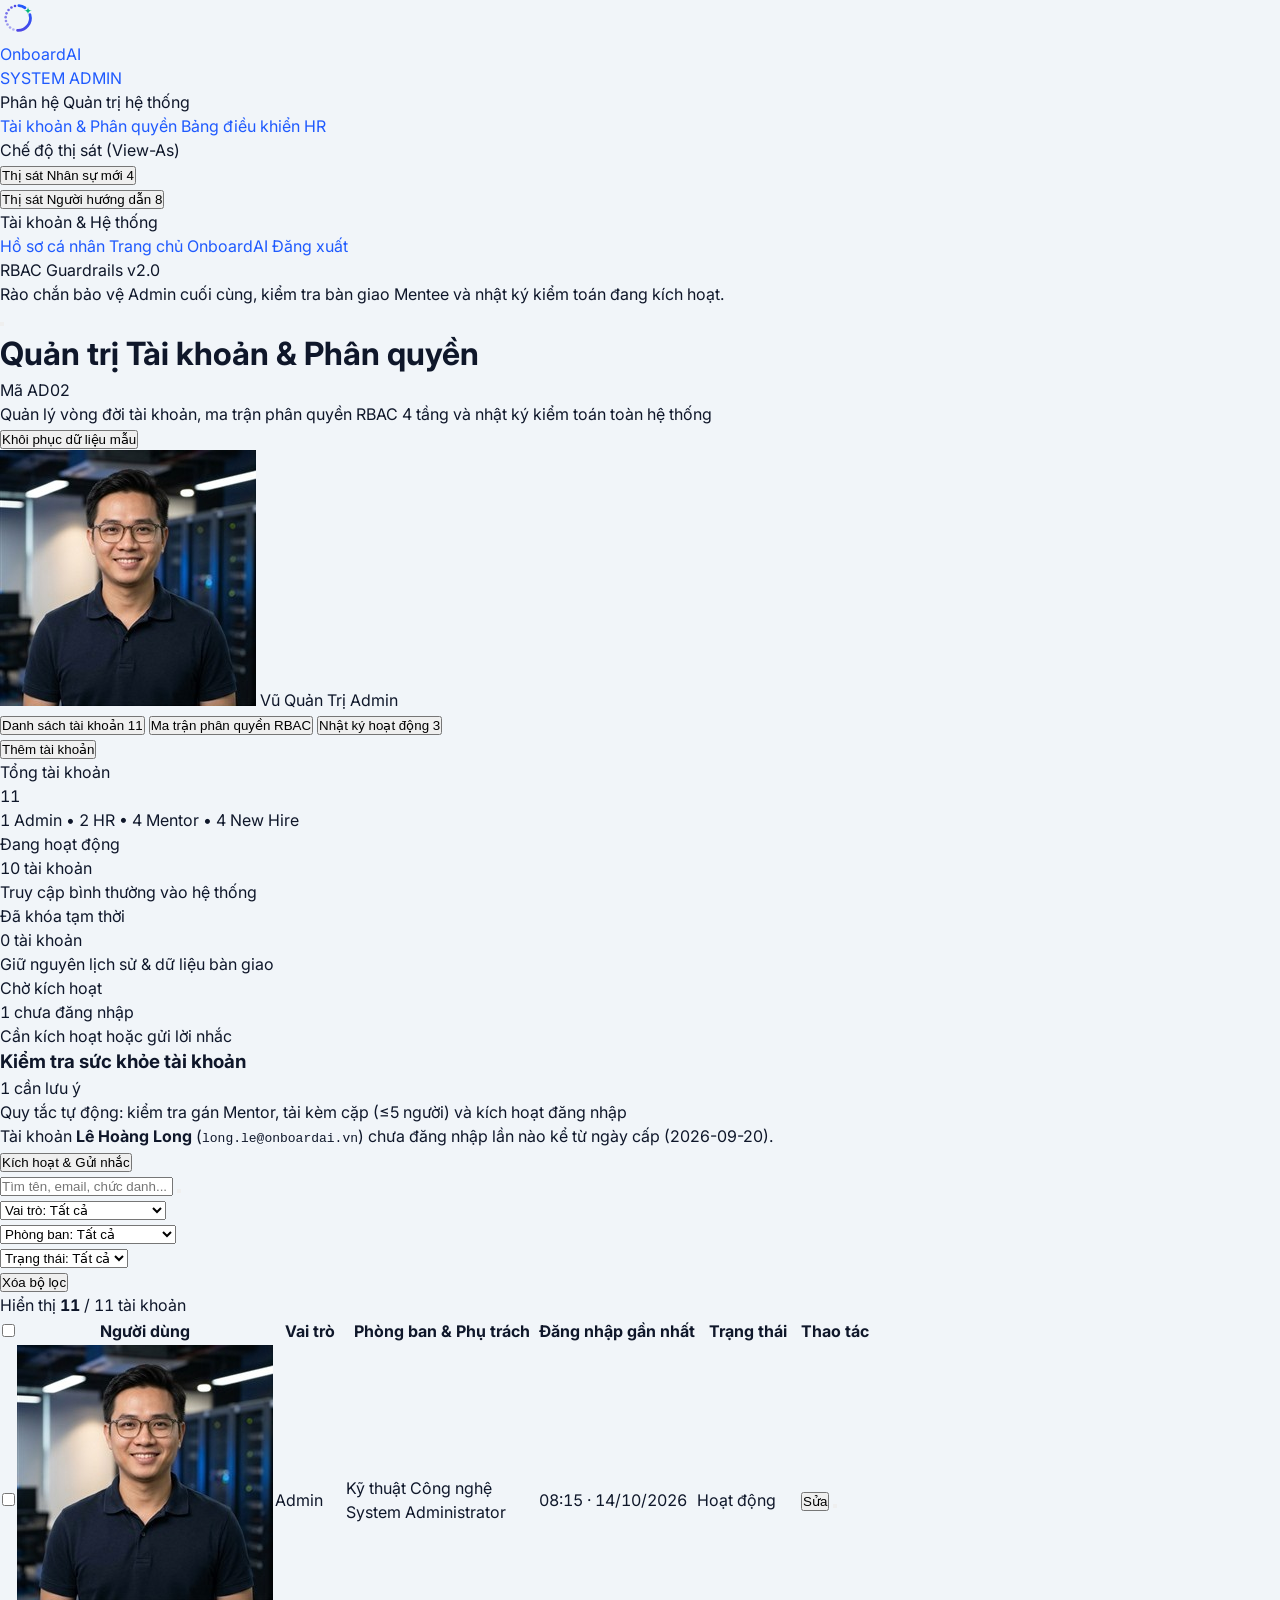
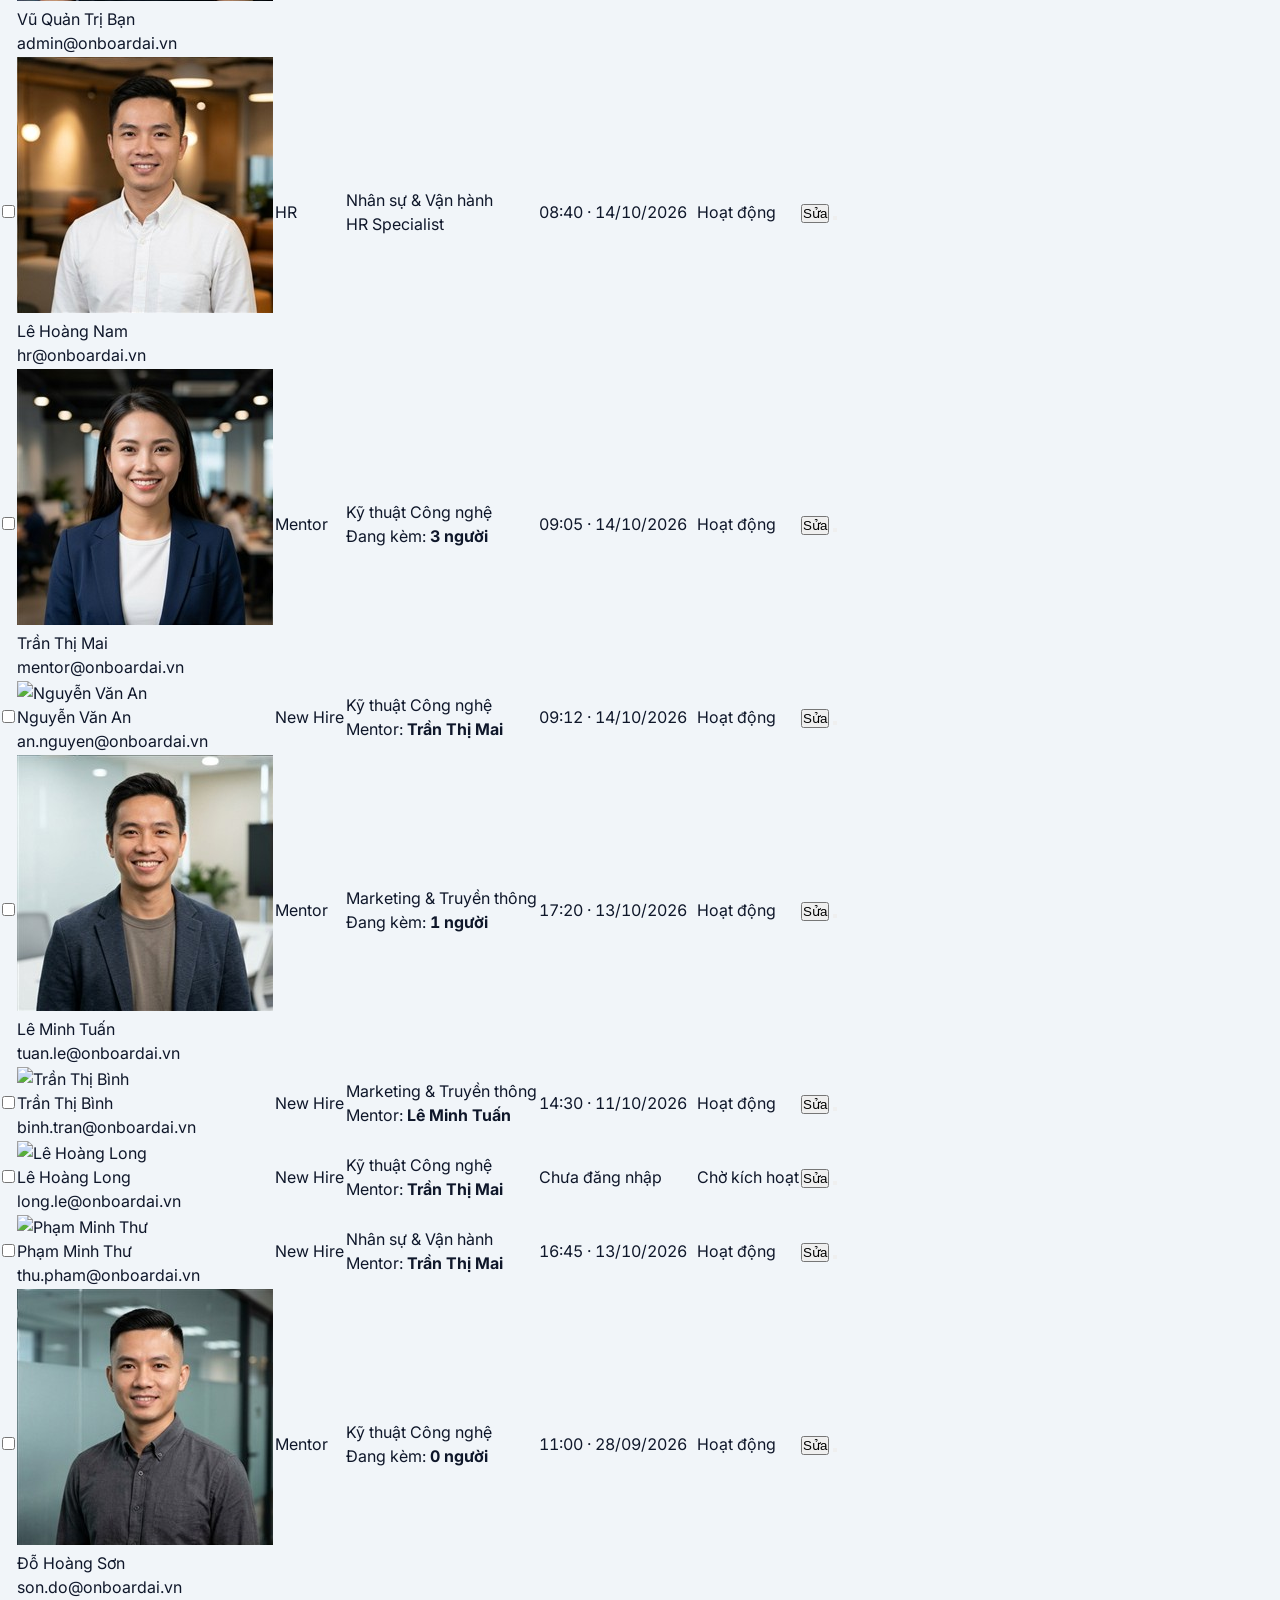
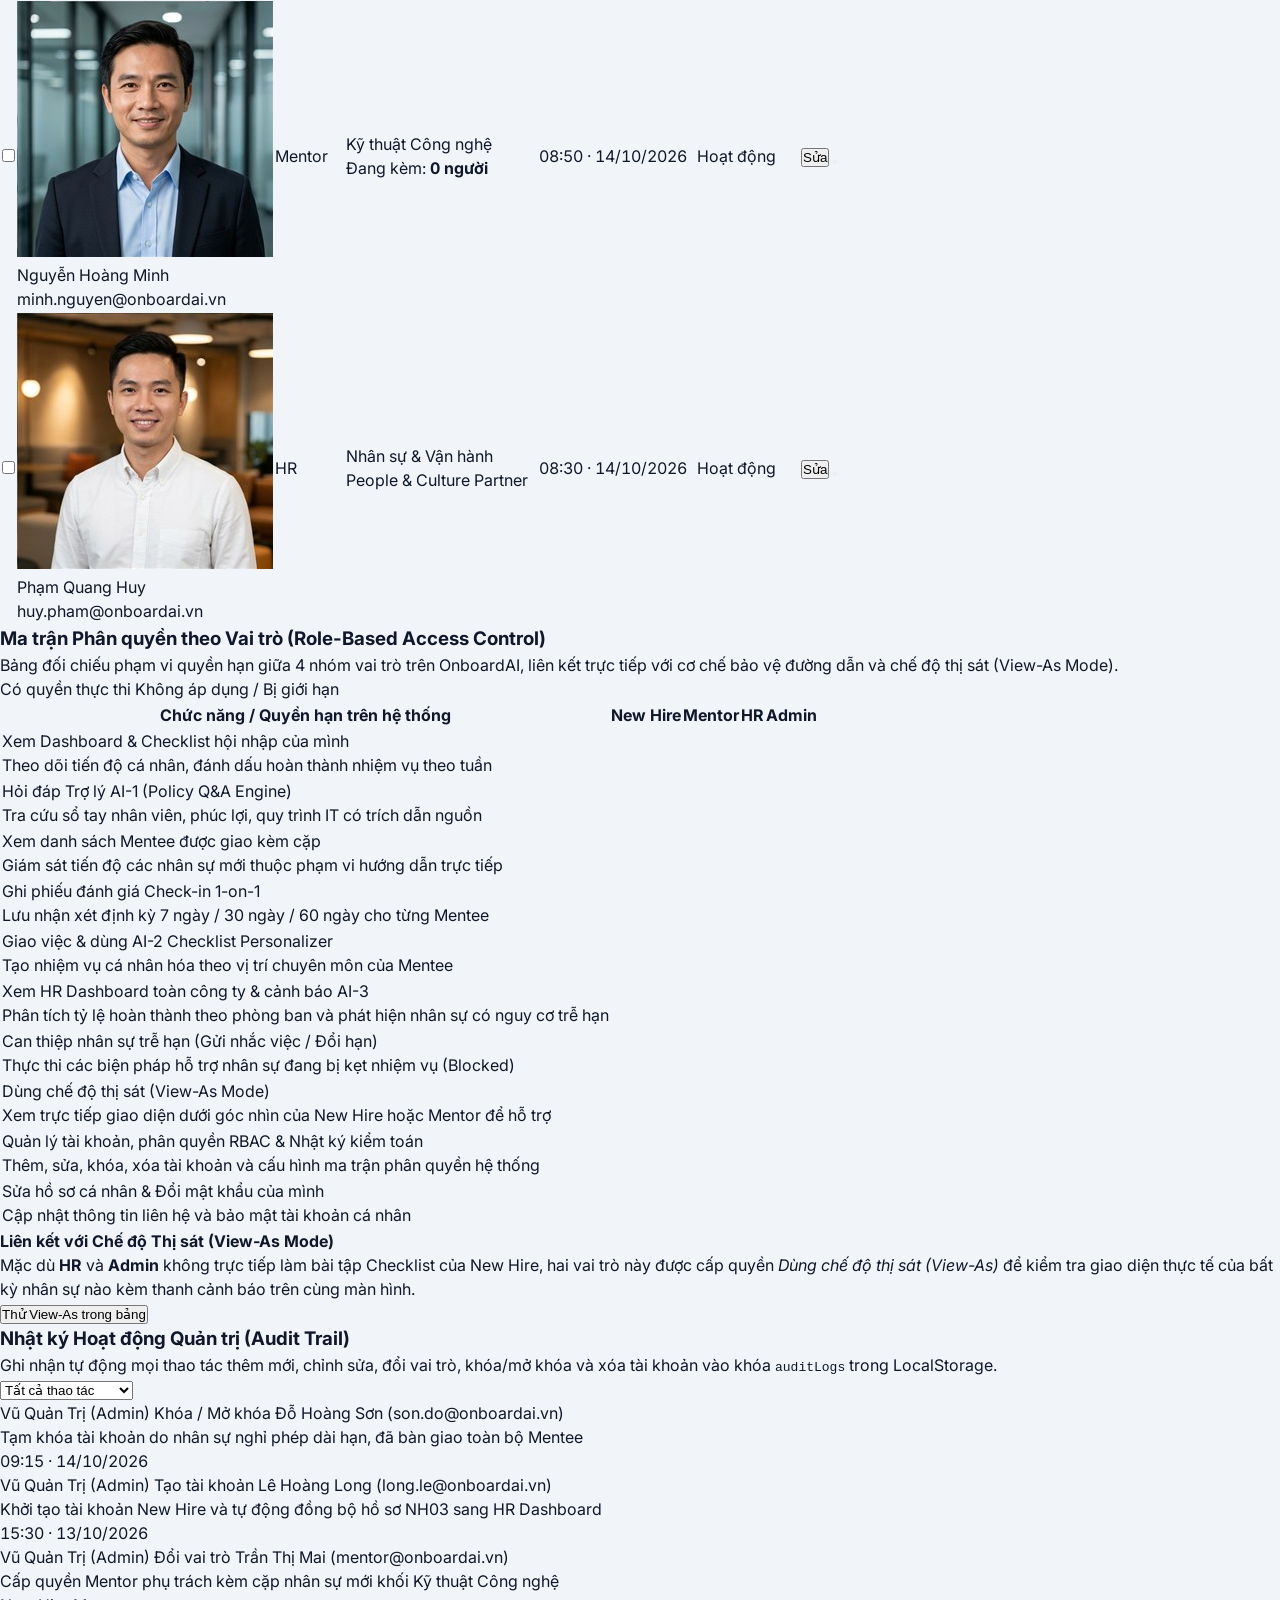
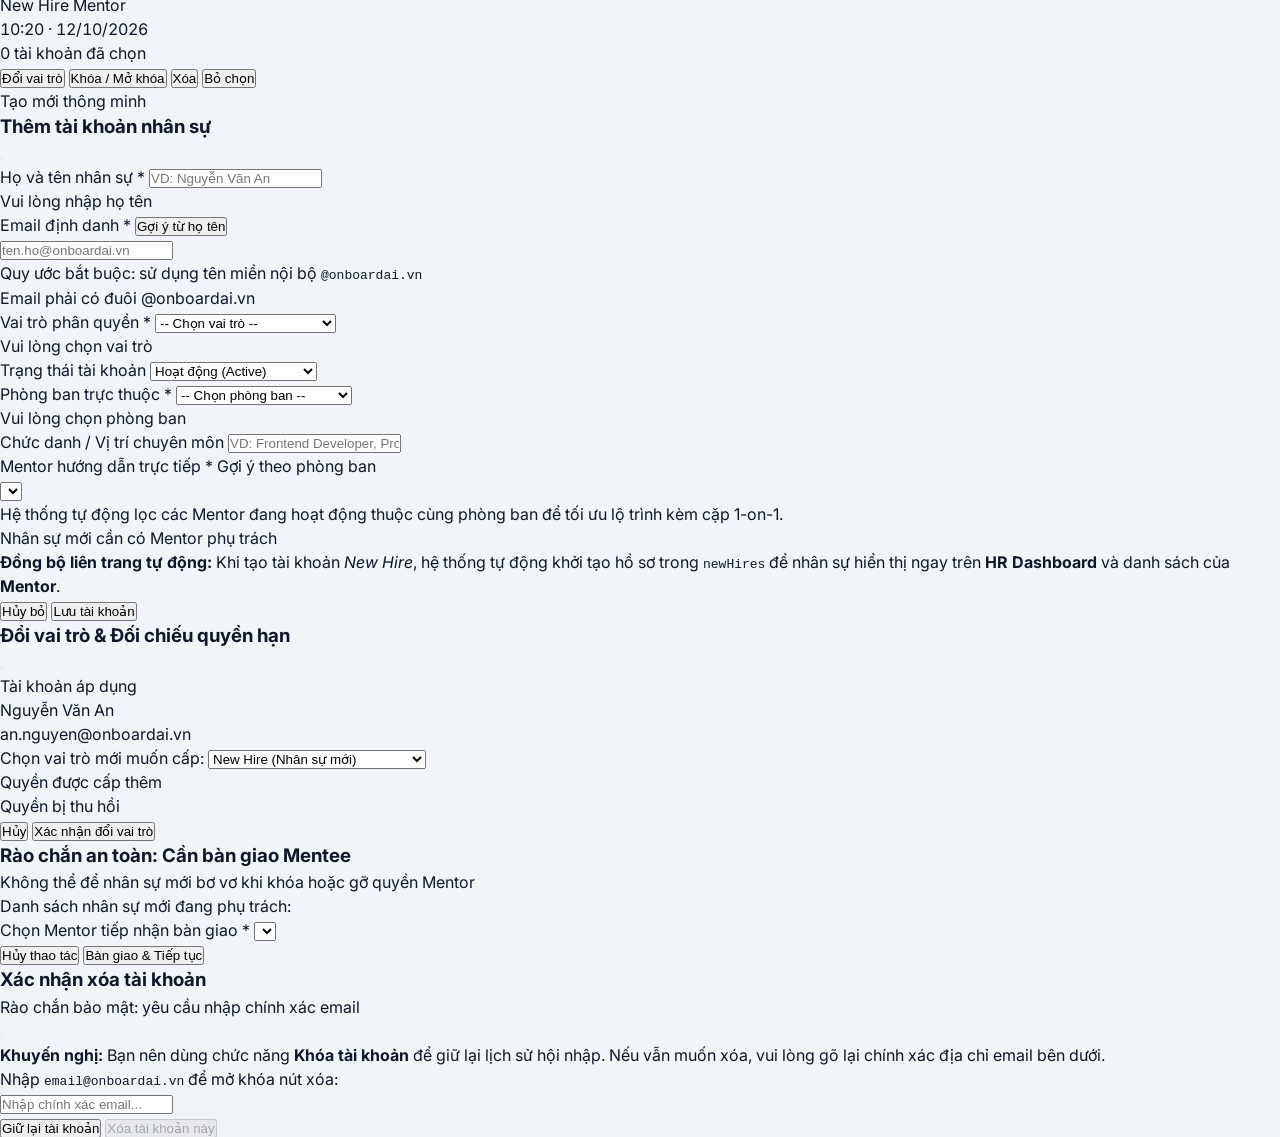
==== commit b394ca3a: "Merge pull request #3 from fix/sv3-data-sync-hr-admin (feat(sv3): n?ng c?p Ch? ?? th? s?t ?a ng??i d" ====
--- a/admin-user-management.html
+++ b/admin-user-management.html
@@ -135,14 +135,32 @@
         <div class="pt-4 px-3 pb-2 text-[11px] font-semibold uppercase tracking-wider text-slate-500">
           Chế độ thị sát (View-As)
         </div>
-        <a href="newhire-onboarding-dashboard.html" onclick="startImpersonation('newhire-onboarding-dashboard.html', 'Nguyễn Văn An (New Hire)')" class="flex items-center gap-3 px-3.5 py-2.5 rounded-xl text-sm font-medium text-slate-600 hover:bg-slate-50 hover:text-slate-900 transition-colors">
-          <i data-lucide="user-check" class="w-4 h-4 text-blue-600"></i>
-          <span>Thị sát Nhân sự mới</span>
-        </a>
-        <a href="mentor-mentee-list.html" onclick="startImpersonation('mentor-mentee-list.html', 'Trần Thị Mai (Mentor)')" class="flex items-center gap-3 px-3.5 py-2.5 rounded-xl text-sm font-medium text-slate-600 hover:bg-slate-50 hover:text-slate-900 transition-colors">
-          <i data-lucide="award" class="w-4 h-4 text-indigo-600"></i>
-          <span>Thị sát Người hướng dẫn</span>
-        </a>
+        <div>
+          <button type="button" onclick="toggleSidebarViewAs('newhire')" class="w-full flex items-center justify-between gap-2 px-3.5 py-2.5 rounded-xl text-sm font-medium text-slate-600 hover:bg-slate-50 hover:text-slate-900 transition-colors cursor-pointer">
+            <span class="flex items-center gap-3">
+              <i data-lucide="user-check" class="w-4 h-4 text-blue-600"></i>
+              <span>Thị sát Nhân sự mới</span>
+            </span>
+            <span class="flex items-center gap-1">
+              <span id="sidebarViewAsNewHireCount" class="text-[10px] font-bold px-1.5 py-0.5 rounded-full bg-blue-50 text-[#1F5AFE]">4</span>
+              <i id="chevronViewAs-newhire" data-lucide="chevron-down" class="w-3.5 h-3.5 text-slate-400 transition-transform duration-200"></i>
+            </span>
+          </button>
+          <div id="sidebarViewAsList-newhire" class="hidden mt-1 ml-3 pl-2.5 border-l-2 border-blue-100 space-y-1 max-h-56 overflow-y-auto pr-1"></div>
+        </div>
+        <div>
+          <button type="button" onclick="toggleSidebarViewAs('mentor')" class="w-full flex items-center justify-between gap-2 px-3.5 py-2.5 rounded-xl text-sm font-medium text-slate-600 hover:bg-slate-50 hover:text-slate-900 transition-colors cursor-pointer">
+            <span class="flex items-center gap-3">
+              <i data-lucide="award" class="w-4 h-4 text-indigo-600"></i>
+              <span>Thị sát Người hướng dẫn</span>
+            </span>
+            <span class="flex items-center gap-1">
+              <span id="sidebarViewAsMentorCount" class="text-[10px] font-bold px-1.5 py-0.5 rounded-full bg-indigo-50 text-indigo-600">8</span>
+              <i id="chevronViewAs-mentor" data-lucide="chevron-down" class="w-3.5 h-3.5 text-slate-400 transition-transform duration-200"></i>
+            </span>
+          </button>
+          <div id="sidebarViewAsList-mentor" class="hidden mt-1 ml-3 pl-2.5 border-l-2 border-indigo-100 space-y-1 max-h-60 overflow-y-auto pr-1"></div>
+        </div>
 
         <div class="pt-5 px-3 pb-2 text-[11px] font-semibold uppercase tracking-wider text-slate-500">
           Tài khoản & Hệ thống
@@ -200,9 +218,9 @@
             <span>Khôi phục dữ liệu mẫu</span>
           </button>
           <div class="flex items-center gap-2 px-3 py-1.5 rounded-xl bg-slate-50 border border-[#E2E8F0]">
-            <img src="https://api.dicebear.com/7.x/avataaars/svg?seed=Admin" alt="Admin Avatar" class="w-6 h-6 rounded-full bg-white border border-slate-200">
-            <span class="text-xs font-semibold text-slate-800 hidden sm:inline">Vũ Quản Trị</span>
-            <span class="text-[10px] font-bold px-1.5 py-0.5 rounded-md bg-violet-50 text-violet-700 ring-1 ring-inset ring-violet-600/20">Admin</span>
+            <img id="adminTopbarAvatar" src="assets/images/mentors/mt06.jpg" alt="Admin Avatar" class="w-6 h-6 rounded-full bg-white border border-slate-200 object-cover">
+            <span id="adminTopbarName" class="text-xs font-semibold text-slate-800 hidden sm:inline">Vũ Quản Trị</span>
+            <span id="adminTopbarRole" class="text-[10px] font-bold px-1.5 py-0.5 rounded-md bg-violet-50 text-violet-700 ring-1 ring-inset ring-violet-600/20">Admin</span>
           </div>
         </div>
       </header>
@@ -915,21 +933,21 @@
         id: 'USR01', profileId: 'AD01', name: 'Vũ Quản Trị', email: 'admin@onboardai.vn',
         role: 'admin', departmentId: 'DEP01', department: 'Kỹ thuật Công nghệ',
         position: 'System Administrator', status: 'active',
-        avatar: 'https://api.dicebear.com/7.x/avataaars/svg?seed=Admin',
+        avatar: 'assets/images/mentors/mt06.jpg',
         lastLogin: '2026-10-14T08:15:00', createdAt: '2026-08-01'
       },
       {
         id: 'USR02', profileId: 'HR01', name: 'Lê Hoàng Nam', email: 'hr@onboardai.vn',
         role: 'hr', departmentId: 'DEP03', department: 'Nhân sự & Vận hành',
         position: 'HR Specialist', status: 'active',
-        avatar: 'https://api.dicebear.com/7.x/avataaars/svg?seed=Nam',
+        avatar: 'assets/images/mentors/mt03.jpg',
         lastLogin: '2026-10-14T08:40:00', createdAt: '2026-08-10'
       },
       {
         id: 'USR03', profileId: 'MT01', name: 'Trần Thị Mai', email: 'mentor@onboardai.vn',
         role: 'mentor', departmentId: 'DEP01', department: 'Kỹ thuật Công nghệ',
         position: 'Tech Lead & Mentor', status: 'active',
-        avatar: 'https://api.dicebear.com/7.x/avataaars/svg?seed=Mai',
+        avatar: 'assets/images/mentors/mt01.jpg',
         lastLogin: '2026-10-14T09:05:00', createdAt: '2026-08-15'
       },
       {
@@ -942,8 +960,8 @@
       {
         id: 'USR05', profileId: 'MT02', name: 'Lê Minh Tuấn', email: 'tuan.le@onboardai.vn',
         role: 'mentor', departmentId: 'DEP02', department: 'Marketing & Truyền thông',
-        position: 'Marketing Lead & Mentor', status: 'active',
-        avatar: 'https://api.dicebear.com/7.x/avataaars/svg?seed=Tuan',
+        position: 'Product & Growth Lead', status: 'active',
+        avatar: 'assets/images/mentors/mt02.jpg',
         lastLogin: '2026-10-13T17:20:00', createdAt: '2026-08-18'
       },
       {
@@ -970,9 +988,23 @@
       {
         id: 'USR09', profileId: 'MT04', name: 'Đỗ Hoàng Sơn', email: 'son.do@onboardai.vn',
         role: 'mentor', departmentId: 'DEP01', department: 'Kỹ thuật Công nghệ',
-        position: 'Senior QA Engineer', status: 'locked',
-        avatar: 'https://api.dicebear.com/7.x/avataaars/svg?seed=Son',
+        position: 'Senior QA & Security Lead', status: 'active',
+        avatar: 'assets/images/mentors/mt04.jpg',
         lastLogin: '2026-09-28T11:00:00', createdAt: '2026-08-05'
+      },
+      {
+        id: 'USR10', profileId: 'MT05', name: 'Nguyễn Hoàng Minh', email: 'minh.nguyen@onboardai.vn',
+        role: 'mentor', departmentId: 'DEP01', department: 'Kỹ thuật Công nghệ',
+        position: 'Principal Frontend Architect', status: 'active',
+        avatar: 'assets/images/mentors/mt05.jpg',
+        lastLogin: '2026-10-14T08:50:00', createdAt: '2026-08-12'
+      },
+      {
+        id: 'USR11', profileId: 'HR02', name: 'Phạm Quang Huy', email: 'huy.pham@onboardai.vn',
+        role: 'hr', departmentId: 'DEP03', department: 'Nhân sự & Vận hành',
+        position: 'People & Culture Partner', status: 'active',
+        avatar: 'assets/images/mentors/mt03.jpg',
+        lastLogin: '2026-10-14T08:30:00', createdAt: '2026-08-14'
       }
     ];
 
@@ -1297,6 +1329,7 @@
       renderRbacMatrix();
       renderAuditLogs();
       updateBulkActionBar();
+      renderSidebarViewAsLists();
       lucide.createIcons();
     }
 
@@ -1735,7 +1768,131 @@
       closeRowActionMenu();
     });
 
-    // ================= CHẾ ĐỘ THỊ SÁT VIEW-AS (MỤC 3 & 5.1) =================
+    // ================= CHẾ ĐỘ THỊ SÁT VIEW-AS ĐA NHÂN SỰ & ĐA MENTOR (MỤC 3 & 5.1) =================
+    const FULL_MENTORS_VIEWAS = [
+      { id: 'MT01', name: 'Trần Thị Mai', position: 'Tech Lead', department: 'Kỹ thuật Công nghệ', avatar: 'assets/images/mentors/mt01.jpg', email: 'mentor@onboardai.vn' },
+      { id: 'MT05', name: 'Nguyễn Hoàng Minh', position: 'Principal Frontend Architect', department: 'Kỹ thuật Công nghệ', avatar: 'assets/images/mentors/mt05.jpg', email: 'minh.nguyen@onboardai.vn' },
+      { id: 'MT06', name: 'Vũ Đình Trọng', position: 'Backend & Cloud Lead', department: 'Kỹ thuật Công nghệ', avatar: 'assets/images/mentors/mt06.jpg', email: 'trong.vu@onboardai.vn' },
+      { id: 'MT07', name: 'Hoàng Bảo Ngọc', position: 'AI & Data Lead', department: 'Kỹ thuật Công nghệ', avatar: 'assets/images/mentors/mt07.jpg', email: 'ngoc.hoang@onboardai.vn' },
+      { id: 'MT04', name: 'Đỗ Hoàng Sơn', position: 'Senior QA & Security Lead', department: 'Kỹ thuật Công nghệ', avatar: 'assets/images/mentors/mt04.jpg', email: 'son.do@onboardai.vn' },
+      { id: 'MT02', name: 'Lê Minh Tuấn', position: 'Product & Growth Lead', department: 'Sản phẩm & Thiết kế', avatar: 'assets/images/mentors/mt02.jpg', email: 'tuan.le@onboardai.vn' },
+      { id: 'MT08', name: 'Ngô Thanh Hà', position: 'Brand & Digital Marketing', department: 'Marketing & Truyền thông', avatar: 'assets/images/mentors/mt08.jpg', email: 'ha.ngo@onboardai.vn' },
+      { id: 'MT03', name: 'Phạm Quang Huy', position: 'People & Culture Partner', department: 'Nhân sự & Vận hành', avatar: 'assets/images/mentors/mt03.jpg', email: 'huy.pham@onboardai.vn' }
+    ];
+
+    const FULL_NEWHIRES_VIEWAS = [
+      { id: 'NH01', name: 'Nguyễn Văn An', position: 'Frontend Developer', department: 'Kỹ thuật Công nghệ', mentorId: 'MT01', mentorName: 'Trần Thị Mai', avatar: 'https://api.dicebear.com/7.x/avataaars/svg?seed=An', email: 'an.nguyen@onboardai.vn' },
+      { id: 'NH02', name: 'Trần Thị Bình', position: 'Content Creator', department: 'Marketing & Truyền thông', mentorId: 'MT02', mentorName: 'Lê Minh Tuấn', avatar: 'https://api.dicebear.com/7.x/avataaars/svg?seed=Binh', email: 'binh.tran@onboardai.vn' },
+      { id: 'NH03', name: 'Lê Hoàng Long', position: 'Backend Developer', department: 'Kỹ thuật Công nghệ', mentorId: 'MT01', mentorName: 'Trần Thị Mai', avatar: 'https://api.dicebear.com/7.x/avataaars/svg?seed=Long', email: 'long.le@onboardai.vn' },
+      { id: 'NH04', name: 'Phạm Minh Thư', position: 'HR Executive', department: 'Nhân sự & Vận hành', mentorId: 'MT03', mentorName: 'Phạm Quang Huy', avatar: 'https://api.dicebear.com/7.x/avataaars/svg?seed=Thu', email: 'thu.pham@onboardai.vn' }
+    ];
+
+    function getViewAsPeopleByRole(roleType) {
+      if (roleType === 'mentor') {
+        const dynamicMentors = usersList
+          .filter(u => u.role === 'mentor' && u.status !== 'locked')
+          .map(u => ({
+            id: u.profileId || u.id,
+            name: u.name,
+            position: u.position || 'Mentor',
+            department: u.department || 'Kỹ thuật Công nghệ',
+            avatar: u.avatar || 'assets/images/mentors/mt01.jpg',
+            email: u.email
+          }));
+        const map = new Map();
+        [...FULL_MENTORS_VIEWAS, ...dynamicMentors].forEach(m => {
+          if (!map.has(m.id)) map.set(m.id, m);
+        });
+        return Array.from(map.values());
+      } else {
+        const dynamicNewHires = usersList
+          .filter(u => u.role === 'newhire' && u.status !== 'locked')
+          .map(u => ({
+            id: u.profileId || u.id,
+            name: u.name,
+            position: u.position || 'New Hire',
+            department: u.department || 'Kỹ thuật Công nghệ',
+            mentorId: u.mentorId || 'MT01',
+            mentorName: u.mentorName || 'Trần Thị Mai',
+            avatar: u.avatar || `https://api.dicebear.com/7.x/avataaars/svg?seed=${encodeURIComponent(u.name)}`,
+            email: u.email
+          }));
+        const map = new Map();
+        [...FULL_NEWHIRES_VIEWAS, ...dynamicNewHires].forEach(nh => {
+          if (!map.has(nh.id)) map.set(nh.id, nh);
+        });
+        return Array.from(map.values());
+      }
+    }
+
+    function renderSidebarViewAsLists() {
+      const nhList = getViewAsPeopleByRole('newhire');
+      const mtList = getViewAsPeopleByRole('mentor');
+      const nhCountEl = document.getElementById('sidebarViewAsNewHireCount');
+      const mtCountEl = document.getElementById('sidebarViewAsMentorCount');
+      if (nhCountEl) nhCountEl.textContent = nhList.length;
+      if (mtCountEl) mtCountEl.textContent = mtList.length;
+
+      const nhContainer = document.getElementById('sidebarViewAsList-newhire');
+      if (nhContainer) {
+        nhContainer.innerHTML = nhList.map(p => `
+          <button type="button" onclick="impersonateSpecificPerson('newhire', '${p.id}')" class="w-full flex items-center gap-2.5 px-2.5 py-2 rounded-xl hover:bg-blue-50/80 text-left transition group cursor-pointer">
+            <img src="${p.avatar}" alt="${p.name}" class="w-7 h-7 rounded-full object-cover border border-slate-200 bg-white shrink-0">
+            <div class="min-w-0 flex-1">
+              <div class="text-xs font-bold text-slate-800 group-hover:text-[#1F5AFE] truncate">${p.name}</div>
+              <div class="text-[10px] text-slate-500 truncate">${p.position} • ${p.id}</div>
+            </div>
+          </button>
+        `).join('');
+      }
+
+      const mtContainer = document.getElementById('sidebarViewAsList-mentor');
+      if (mtContainer) {
+        mtContainer.innerHTML = mtList.map(p => `
+          <button type="button" onclick="impersonateSpecificPerson('mentor', '${p.id}')" class="w-full flex items-center gap-2.5 px-2.5 py-2 rounded-xl hover:bg-indigo-50/80 text-left transition group cursor-pointer">
+            <img src="${p.avatar}" alt="${p.name}" class="w-7 h-7 rounded-full object-cover border border-slate-200 bg-white shrink-0">
+            <div class="min-w-0 flex-1">
+              <div class="text-xs font-bold text-slate-800 group-hover:text-indigo-600 truncate">${p.name}</div>
+              <div class="text-[10px] text-slate-500 truncate">${p.position} • ${p.id}</div>
+            </div>
+          </button>
+        `).join('');
+      }
+    }
+
+    function toggleSidebarViewAs(roleType) {
+      const listEl = document.getElementById(`sidebarViewAsList-${roleType}`);
+      const chevEl = document.getElementById(`chevronViewAs-${roleType}`);
+      if (!listEl) return;
+      const isHidden = listEl.classList.contains('hidden');
+      listEl.classList.toggle('hidden', !isHidden);
+      if (chevEl) chevEl.classList.toggle('rotate-180', isHidden);
+    }
+
+    function impersonateSpecificPerson(roleType, personId) {
+      const list = getViewAsPeopleByRole(roleType);
+      const person = list.find(p => p.id === personId) || list[0];
+      if (!person) return;
+      const targetUrl = roleType === 'mentor' ? 'mentor-mentee-list.html' : 'newhire-onboarding-dashboard.html';
+      const roleLabel = roleType === 'mentor' ? 'Mentor' : 'New Hire';
+      const displayLabel = `${person.name} (${person.id} - ${person.position || roleLabel})`;
+
+      sessionStorage.setItem('isImpersonating', 'admin');
+      sessionStorage.setItem('impersonateReturnUrl', 'admin-user-management.html');
+      sessionStorage.setItem('impersonatedUserId', person.id);
+      sessionStorage.setItem('impersonatedUserRole', roleType);
+      sessionStorage.setItem('impersonatedUserName', displayLabel);
+      sessionStorage.setItem('impersonatedUserObj', JSON.stringify({ ...person, role: roleType }));
+
+      addAuditLog({
+        action: 'impersonate',
+        target: `${person.name} (${person.id})`,
+        detail: `Kích hoạt Chế độ thị sát (View-As) sang màn hình ${targetUrl}`
+      });
+
+      window.location.href = targetUrl;
+    }
+
     function startImpersonation(targetUrl, displayLabel) {
       sessionStorage.setItem('isImpersonating', 'admin');
       sessionStorage.setItem('impersonateReturnUrl', 'admin-user-management.html');
@@ -1761,7 +1918,8 @@
       if (user.role === 'hr') targetPage = 'hr-dashboard.html';
 
       const roleLabel = ROLE_META[user.role]?.label || user.role;
-      const label = `${user.name} (${roleLabel} - ${user.position || user.department || 'OnboardAI'})`;
+      const pid = user.profileId || user.id;
+      const label = `${user.name} (${pid} - ${user.position || user.department || roleLabel})`;
 
       addAuditLog({
         action: 'impersonate',
@@ -1769,7 +1927,22 @@
         detail: `Kích hoạt Chế độ thị sát (View-As) sang màn hình ${targetPage}`
       });
 
-      startImpersonation(targetPage, label);
+      sessionStorage.setItem('isImpersonating', 'admin');
+      sessionStorage.setItem('impersonateReturnUrl', 'admin-user-management.html');
+      sessionStorage.setItem('impersonatedUserId', pid);
+      sessionStorage.setItem('impersonatedUserRole', user.role);
+      sessionStorage.setItem('impersonatedUserName', label);
+      sessionStorage.setItem('impersonatedUserObj', JSON.stringify({
+        id: pid,
+        name: user.name,
+        position: user.position || roleLabel,
+        department: user.department || 'Kỹ thuật Công nghệ',
+        mentorId: user.mentorId || 'MT01',
+        mentorName: user.mentorName || 'Trần Thị Mai',
+        avatar: user.avatar,
+        email: user.email,
+        role: user.role
+      }));
       window.location.href = targetPage;
     }
 
@@ -2788,6 +2961,15 @@
     }
 
     document.addEventListener('DOMContentLoaded', () => {
+      try {
+        const cur = JSON.parse(localStorage.getItem('ONBOARDAI_CURRENT_USER') || localStorage.getItem('currentUser') || 'null');
+        if (cur && cur.role === 'admin') {
+          const av = document.getElementById('adminTopbarAvatar');
+          const nm = document.getElementById('adminTopbarName');
+          if (av && cur.avatar) av.src = cur.avatar;
+          if (nm && cur.name) nm.textContent = cur.name;
+        }
+      } catch (_) {}
       loadInitialData();
     });
   </script>
